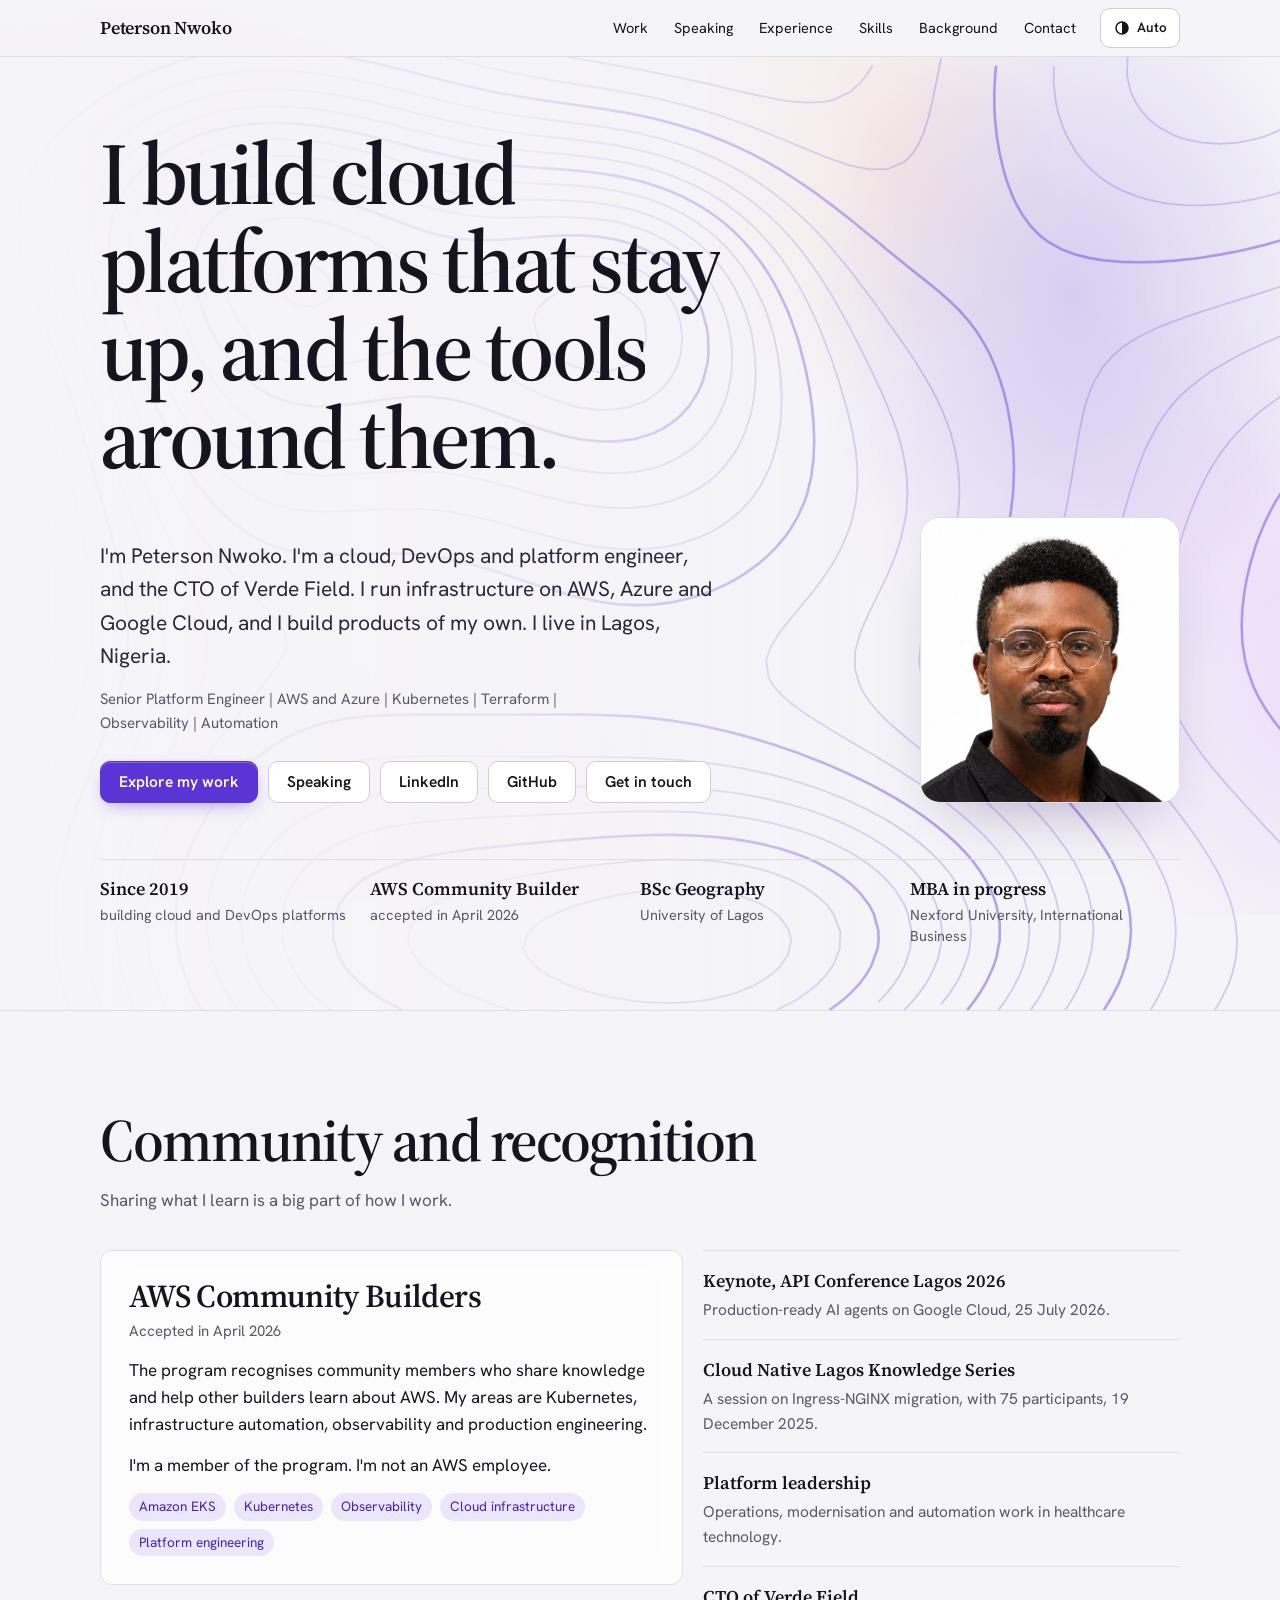
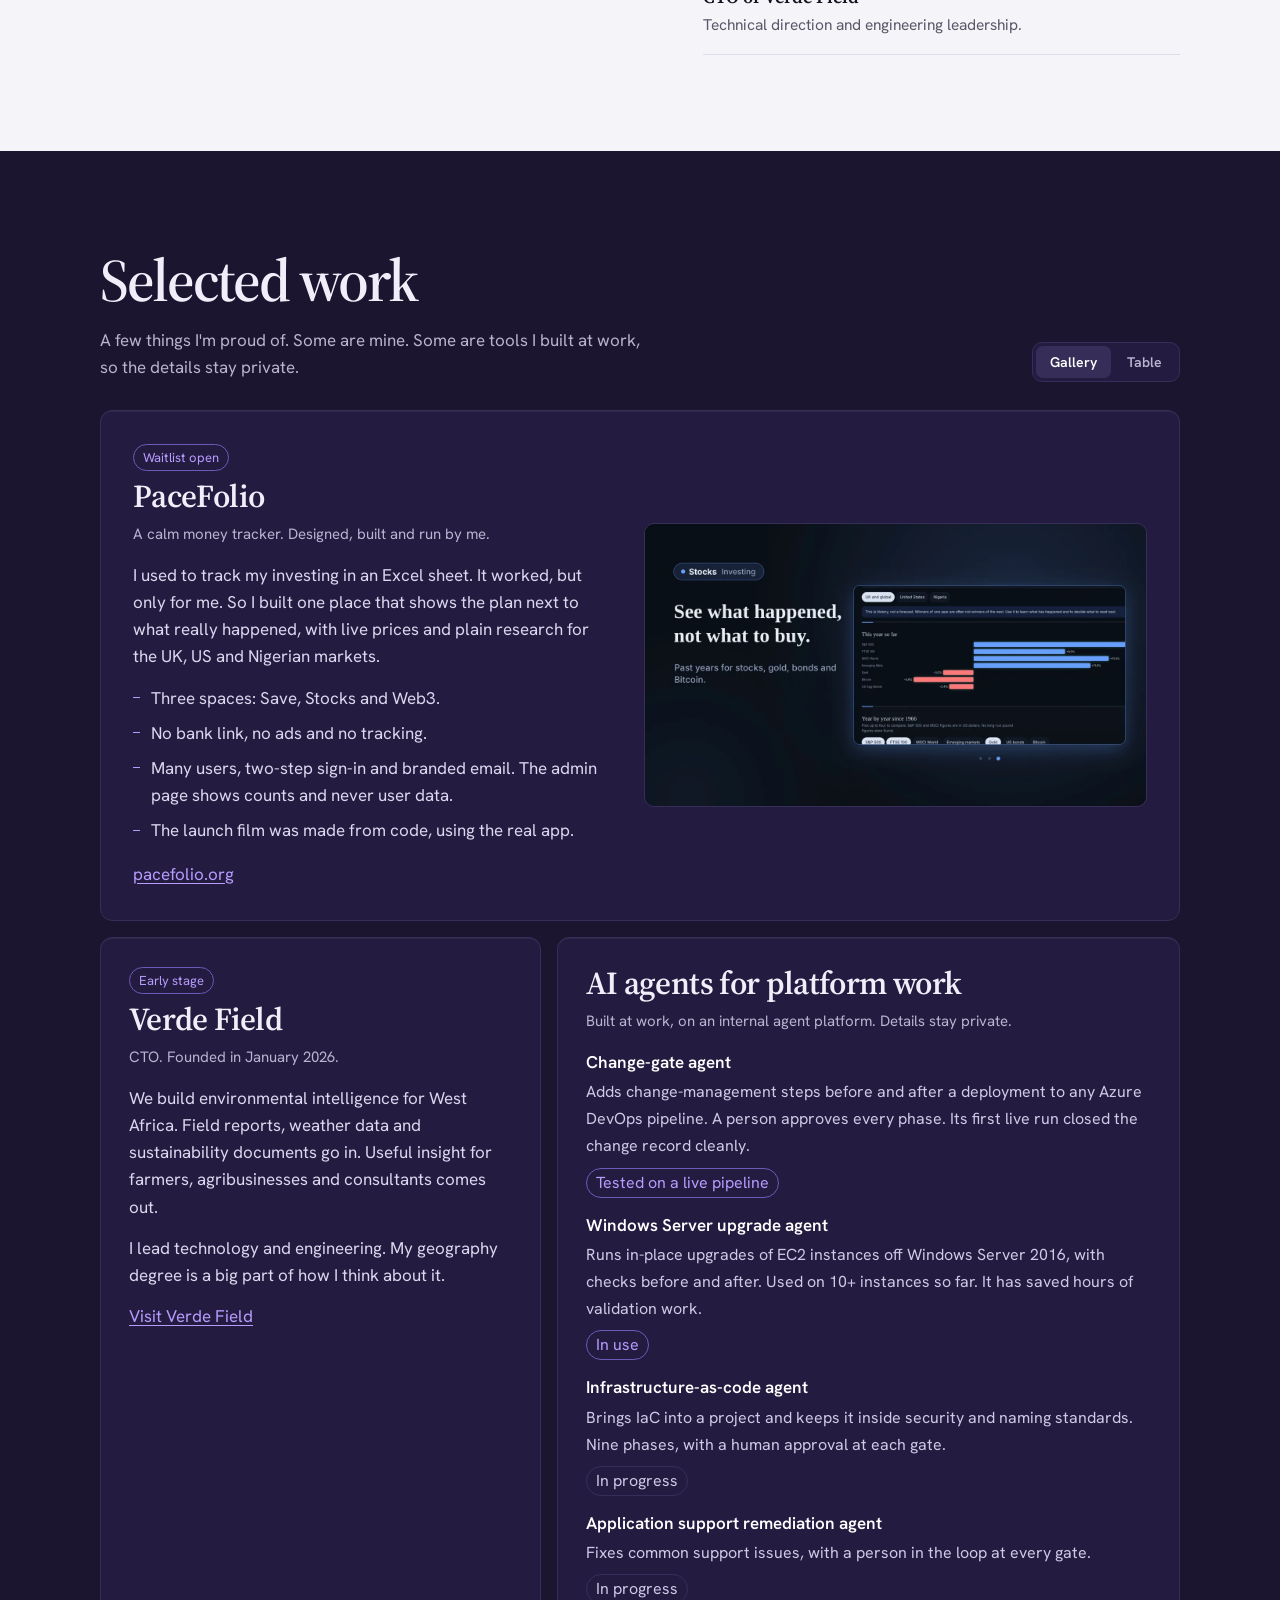
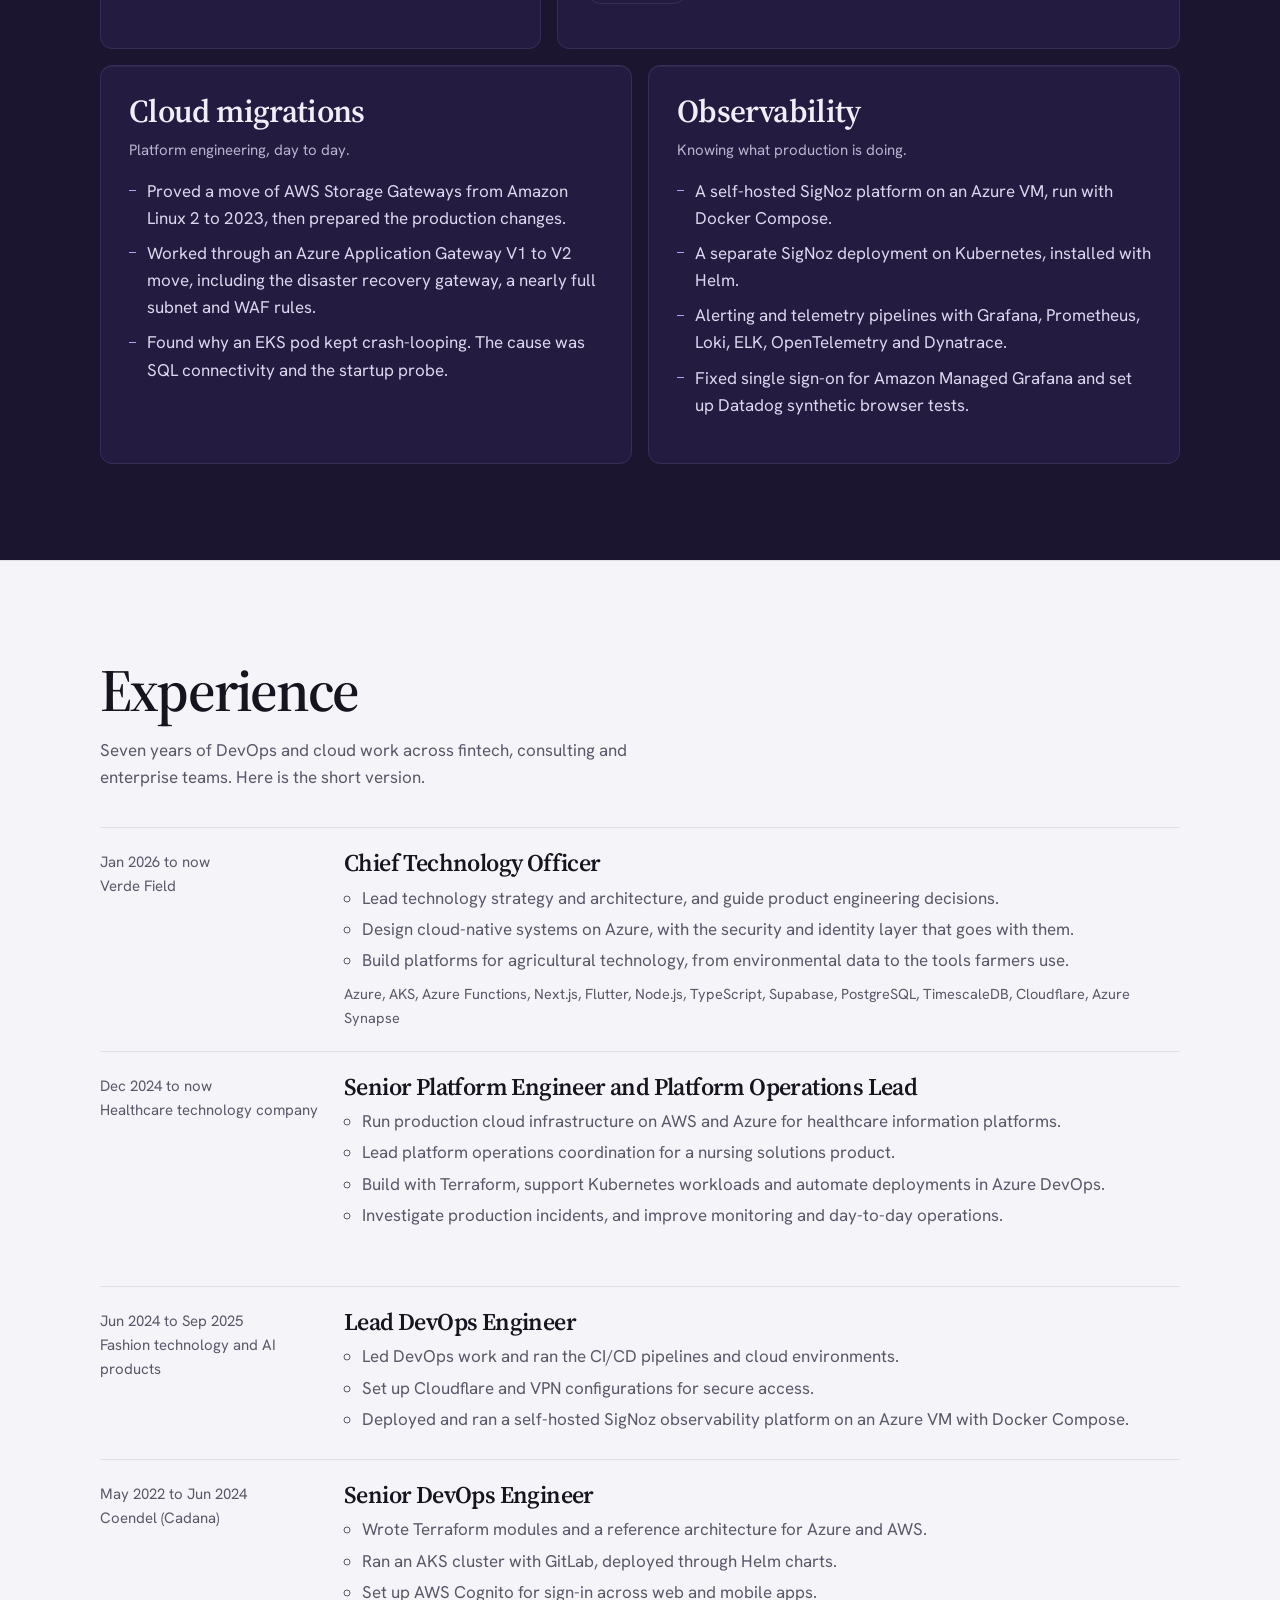
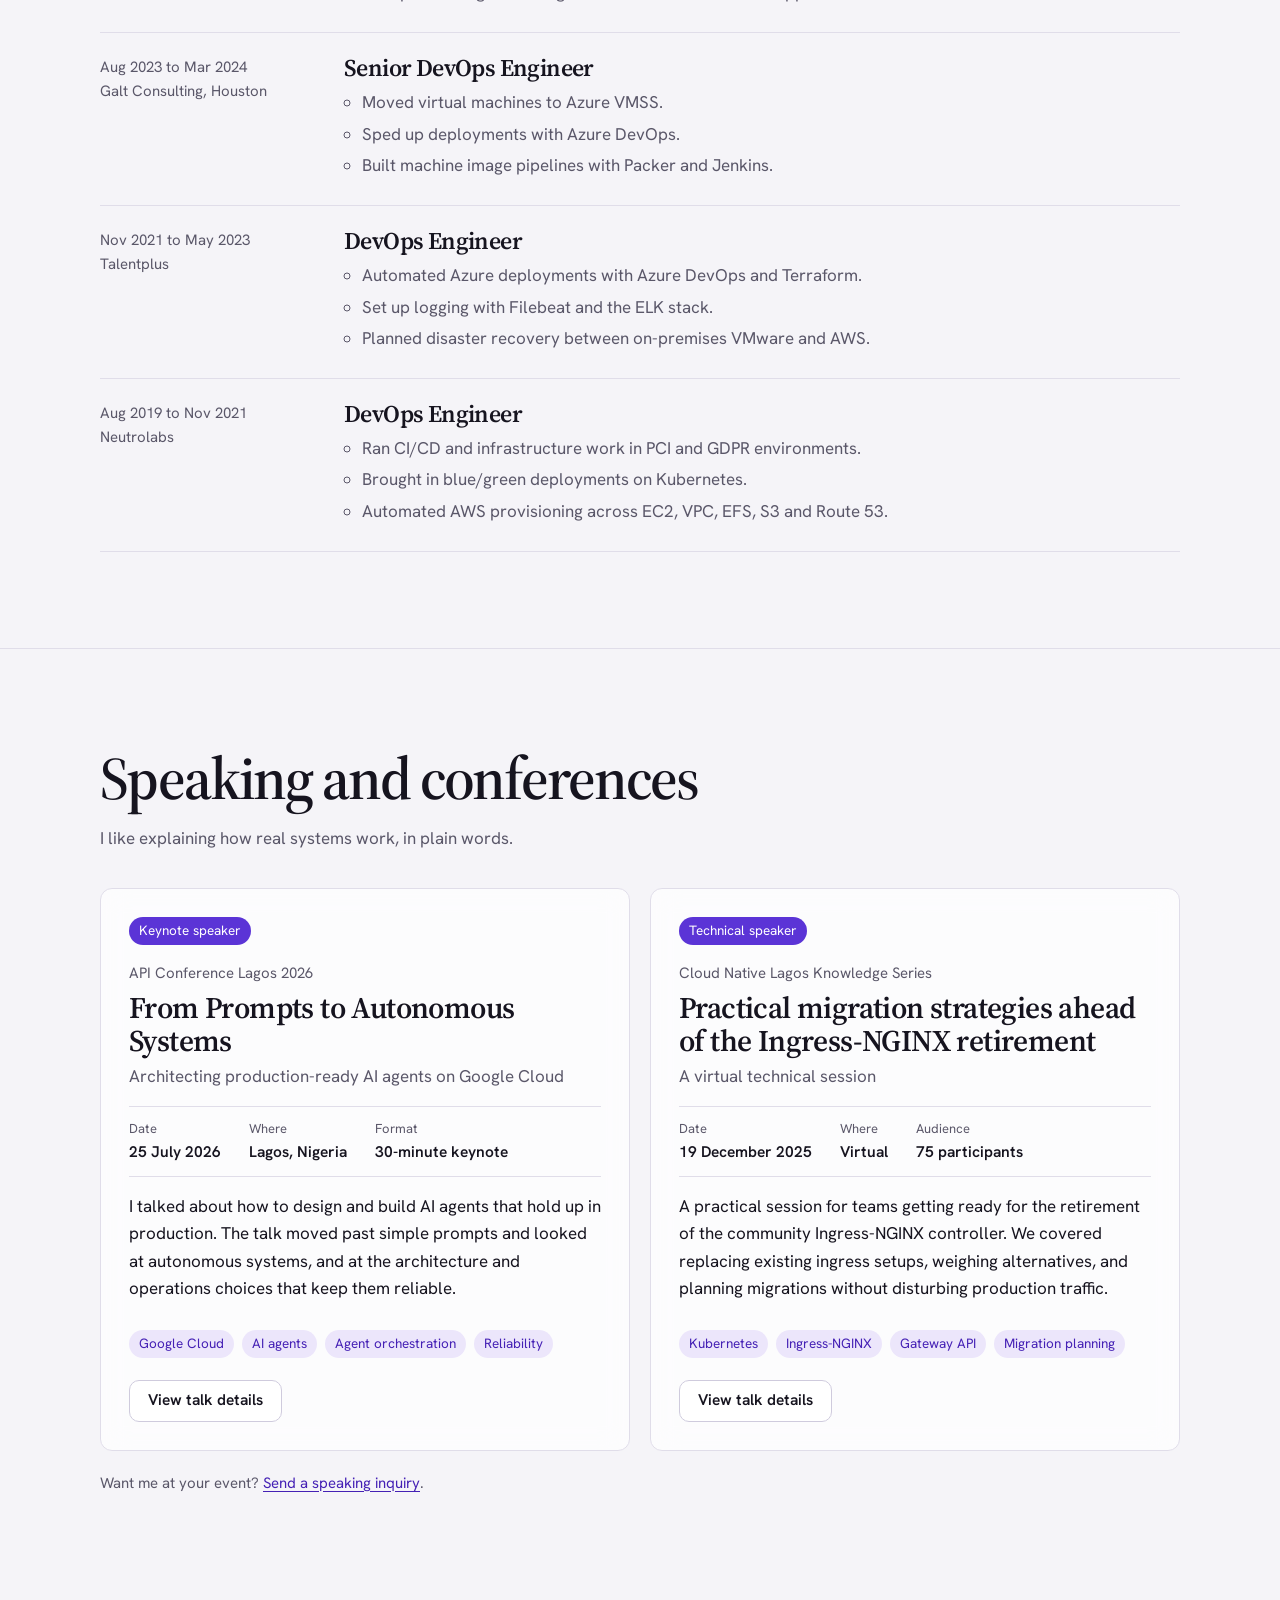
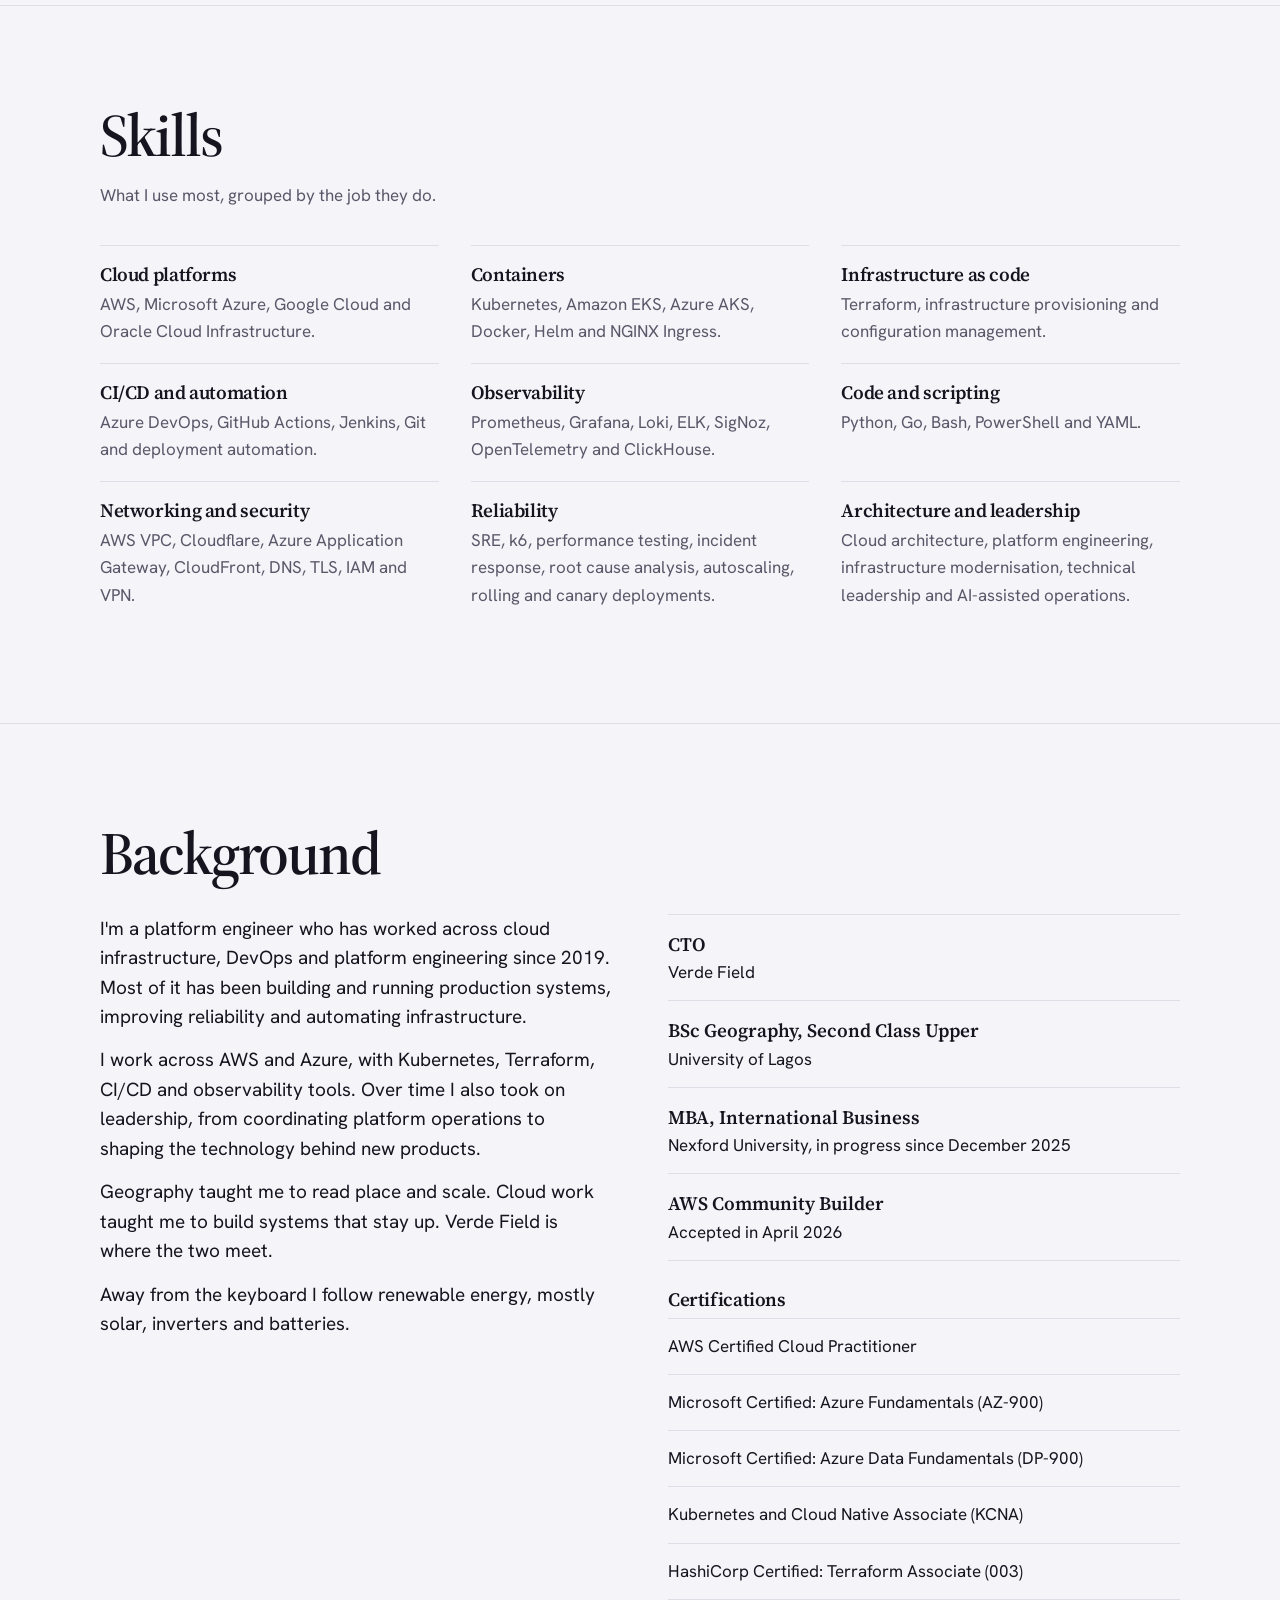
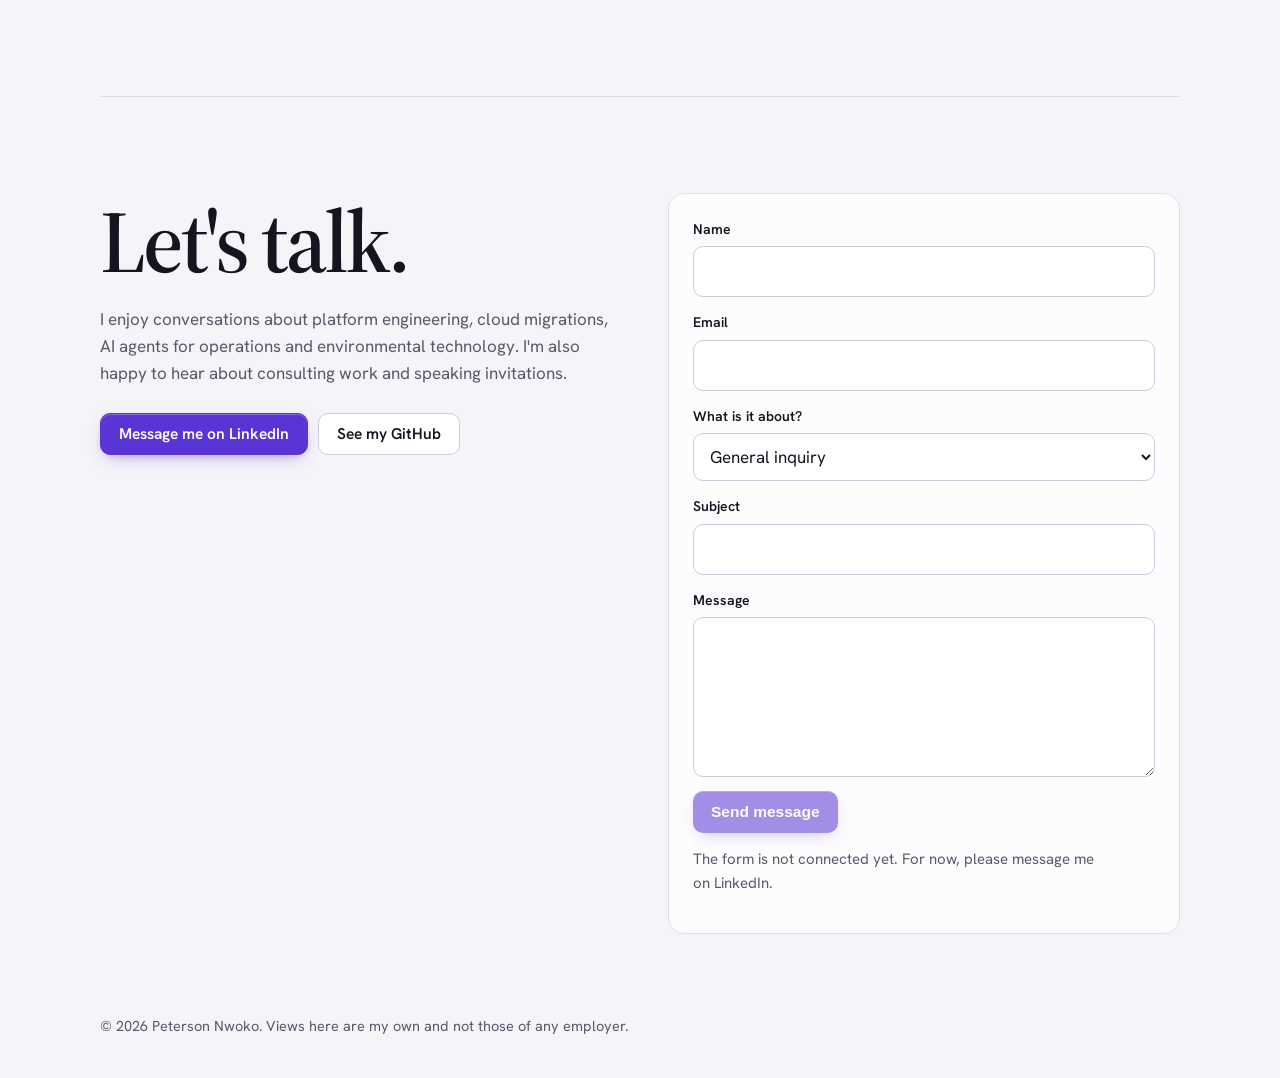
==== index.html @ 21006b75 "Personal portfolio site for GitHub Pages Static site with dark, light and system themes, two verifie" ====
<!doctype html>
<html lang="en">
<head>
<meta charset="utf-8">
<meta name="viewport" content="width=device-width,initial-scale=1">
<title>Peterson Nwoko | Cloud, DevOps and platform engineer, CTO</title>
<meta name="description" content="Peterson Nwoko is a cloud, DevOps and platform engineer and a CTO. He builds platforms on AWS, Azure and Google Cloud, plus products of his own. Based in Nigeria.">
<meta name="theme-color" content="#F5F4F8">
<link rel="canonical" href="https://1amteddy.github.io/">
<meta property="og:type" content="website">
<meta property="og:title" content="Peterson Nwoko | Cloud, DevOps and platform engineer, CTO">
<meta property="og:description" content="I build cloud platforms that stay up, and the tools around them.">
<meta property="og:url" content="https://1amteddy.github.io/">
<meta property="og:image" content="https://1amteddy.github.io/assets/peterson.jpg">
<meta name="twitter:card" content="summary">
<link rel="icon" href="favicon.svg" type="image/svg+xml">
<link rel="apple-touch-icon" href="apple-touch-icon.png">
<link rel="preconnect" href="https://fonts.googleapis.com">
<link rel="preconnect" href="https://fonts.gstatic.com" crossorigin>
<link rel="stylesheet" href="https://fonts.googleapis.com/css2?family=Hanken+Grotesk:wght@400;600&family=Source+Serif+4:opsz,wght@8..60,600&display=swap">
<script>try{var t=localStorage.getItem("theme");if(t)document.documentElement.setAttribute("data-theme",t)}catch(e){}</script>
<link rel="stylesheet" href="styles.css">
<script type="application/ld+json">
{"@context":"https://schema.org","@type":"Person","name":"Peterson Nwoko","url":"https://1amteddy.github.io/","image":"https://1amteddy.github.io/assets/peterson.jpg","jobTitle":"Cloud, DevOps and Platform Engineer; CTO","knowsAbout":["AWS","Azure","Google Cloud","Kubernetes","Terraform","Platform engineering","Observability"],"alumniOf":{"@type":"CollegeOrUniversity","name":"University of Lagos"},"address":{"@type":"PostalAddress","addressCountry":"NG"},"sameAs":["https://www.linkedin.com/in/peterson-n-0291521b5","https://github.com/1AMTEDDY"]}
</script>
</head>
<body>
<a class="skip" href="#main">Skip to content</a>
<header class="top">
  <div class="wrap">
    <a class="brand" href="#top">Peterson Nwoko</a>
    <nav class="nav" aria-label="Sections"><span class="navpill" aria-hidden="true"></span>
      <a href="#work">Work</a><a href="#speaking">Speaking</a><a href="#experience">Experience</a><a href="#stack">Skills</a><a href="#about">Background</a><a href="#contact">Contact</a>
    </nav>
    <button class="theme" id="theme" type="button" aria-label="Switch theme" aria-pressed="false"><svg viewBox="0 0 24 24" width="18" height="18" aria-hidden="true"><circle cx="12" cy="12" r="8" fill="none" stroke="currentColor" stroke-width="2"/><path d="M12 4a8 8 0 0 1 0 16z" fill="currentColor"/></svg></button>
  </div>
</header>

<main id="main">
<section class="hero" id="top">
  <div class="glow" aria-hidden="true"></div>
  <div class="topo"><svg xmlns="http://www.w3.org/2000/svg" viewBox="0 0 1200 800" preserveAspectRatio="xMidYMid slice" aria-hidden="true" focusable="false">
<path class="c major" pathLength="1" style="--i:0" d="M1200.0 306.5 L1192.5 311.5 L1184.9 316.8 L1177.0 322.9 L1168.4 330.3 L1160.7 337.6 L1153.8 345.0 L1147.2 352.9 L1139.6 363.4 L1132.8 374.3 L1128.8 381.7 L1124.5 390.6 L1119.1 403.7 L1116.5 411.0 L1112.2 425.7 L1109.4 437.3 L1107.5 447.7 L1105.7 462.4 L1105.0 477.1 L1105.6 491.7 L1107.9 506.4 L1109.7 513.8 L1114.9 528.4 L1118.4 535.8 L1124.5 546.5 L1132.1 557.4 L1138.4 565.1 L1145.1 572.5 L1152.6 579.8 L1160.8 587.2 L1169.8 594.4 L1177.4 600.0 L1184.9 605.1 L1192.5 609.9"/>
<path class="c" pathLength="1" style="--i:1" d="M0.0 75.3 L5.6 66.1 L10.5 58.7 L15.8 51.4 L22.6 42.6 L30.2 33.5 L37.7 25.0 L45.3 16.9 L52.8 9.2 L60.4 1.8"/>
<path class="c" pathLength="1" style="--i:1" d="M1200.0 251.9 L1189.1 256.9 L1177.4 262.6 L1169.8 266.5 L1160.2 271.6 L1147.5 278.9 L1139.6 283.9 L1132.1 288.9 L1124.5 294.4 L1116.5 300.9 L1108.3 308.3 L1101.1 315.6 L1094.3 323.3 L1086.8 333.3 L1079.3 345.0 L1075.2 352.3 L1071.5 359.6 L1065.0 374.3 L1062.1 381.7 L1056.8 396.3 L1054.5 403.7 L1050.1 418.3 L1048.1 425.7 L1044.5 440.4 L1041.5 454.4 L1040.1 462.4 L1038.1 477.1 L1037.2 491.7 L1037.6 506.4 L1039.7 521.1 L1041.5 528.5 L1046.5 543.1 L1049.8 550.5 L1056.6 563.0 L1062.5 572.5 L1067.6 579.8 L1073.1 587.2 L1079.2 595.0 L1086.8 604.0 L1094.3 612.8 L1101.9 621.2 L1109.4 629.5 L1117.0 637.7 L1124.5 645.9 L1131.4 653.2 L1138.2 660.6 L1145.0 667.9 L1151.8 675.2 L1158.4 682.6 L1165.1 689.9 L1171.6 697.2 L1178.0 704.6 L1184.9 712.7 L1192.5 721.7 L1200.0 730.9"/>
<path class="c" pathLength="1" style="--i:1" d="M17.4 800.0 L15.1 787.2 L13.6 778.0 L11.6 763.3 L10.1 748.6 L9.1 733.9 L8.5 719.3 L8.3 704.6 L8.7 689.9 L9.5 675.2 L10.9 660.6 L12.9 645.9 L15.1 633.8 L17.1 623.9 L20.7 609.2 L22.8 601.8 L27.3 587.2 L30.2 579.1 L35.3 565.1 L38.2 557.8 L43.9 543.1 L46.8 535.8 L52.5 521.1 L55.1 513.8 L59.9 499.1 L61.9 491.7 L65.4 477.1 L67.9 462.6 L68.8 455.0 L69.9 440.4 L70.1 425.7 L69.6 411.0 L68.6 396.3 L67.8 389.0 L65.8 374.3 L63.4 359.6 L60.6 345.0 L59.0 337.6 L55.3 322.9 L52.8 314.1 L48.5 300.9 L45.3 292.0 L39.8 278.9 L36.4 271.6 L30.2 259.1 L24.9 249.5 L20.7 242.2 L15.1 232.6 L7.7 220.2 L3.4 212.8"/>
<path class="c" pathLength="1" style="--i:2" d="M539.9 0.0 L550.9 2.0 L566.0 4.6 L580.9 7.3 L588.7 8.7 L603.8 11.4 L618.9 14.4 L626.4 15.9 L641.5 19.1 L654.5 22.0 L664.2 24.2 L679.2 27.7 L686.8 29.5 L701.9 32.8 L717.0 35.8 L724.5 37.0 L739.6 38.3 L754.7 37.6 L762.3 36.0 L776.3 29.4 L784.7 22.0 L790.5 14.7 L795.0 7.3"/>
<path class="c" pathLength="1" style="--i:2" d="M1200.0 208.9 L1190.1 212.8 L1177.4 218.0 L1169.8 221.0 L1154.7 227.1 L1147.2 230.3 L1136.2 234.9 L1124.5 240.0 L1117.0 243.4 L1104.4 249.5 L1094.3 254.9 L1086.8 259.3 L1078.8 264.2 L1068.5 271.6 L1059.6 278.9 L1051.9 286.2 L1045.4 293.6 L1039.8 300.9 L1034.0 309.9 L1027.0 322.9 L1023.6 330.3 L1018.9 342.3 L1015.4 352.3 L1011.3 365.2 L1008.7 374.3 L1004.5 389.0 L1002.5 396.3 L998.6 411.0 L996.2 419.7 L992.7 433.0 L989.0 447.7 L987.3 455.0 L984.3 469.7 L982.0 484.4 L981.1 496.4 L981.1 506.4 L981.6 513.8 L984.2 528.4 L988.7 542.5 L992.1 550.5 L996.2 558.6 L1003.8 571.3 L1009.5 579.8 L1014.8 587.2 L1020.3 594.5 L1026.4 602.4 L1034.0 611.9 L1041.5 621.4 L1049.1 630.9 L1054.9 638.5 L1060.4 645.9 L1065.7 653.2 L1071.7 662.0 L1079.2 674.1 L1084.1 682.6 L1087.8 689.9 L1094.0 704.6 L1096.5 711.9 L1099.9 726.6 L1101.2 741.3 L1100.2 756.0 L1096.8 770.6 L1094.1 778.0 L1086.9 792.7 L1082.5 800.0"/>
<path class="c" pathLength="1" style="--i:2" d="M56.7 800.0 L53.5 785.3 L52.2 778.0 L50.1 763.3 L48.7 748.6 L47.9 733.9 L47.8 719.3 L48.3 704.6 L49.4 689.9 L51.3 675.2 L52.8 666.0 L55.3 653.2 L58.9 638.5 L60.9 631.2 L65.4 616.5 L67.9 609.0 L73.1 594.5 L75.8 587.2 L81.5 572.5 L84.3 565.1 L90.0 550.5 L92.6 543.1 L97.6 528.4 L99.8 521.1 L103.7 506.4 L105.7 497.0 L107.7 484.4 L109.1 469.7 L109.6 455.0 L109.3 440.4 L108.2 425.7 L106.6 411.0 L105.6 403.7 L103.2 389.0 L100.6 374.3 L98.1 361.7 L96.1 352.3 L92.7 337.6 L90.6 328.8 L87.0 315.6 L83.0 301.8 L80.3 293.6 L75.5 279.6 L72.3 271.6 L67.9 260.8 L62.9 249.5 L59.4 242.2 L52.8 228.7 L48.5 220.2 L44.9 212.8 L37.8 198.2 L34.5 190.8 L30.2 179.8 L26.5 168.8 L23.2 154.1 L22.2 146.8 L21.9 132.1 L22.6 124.1 L25.4 110.1 L30.2 96.3 L33.8 88.1 L37.8 80.7 L45.3 68.8 L52.7 58.7 L58.7 51.4 L65.2 44.0 L72.2 36.7 L79.7 29.4 L87.8 22.0 L96.4 14.7 L105.6 7.3 L113.2 1.5"/>
<path class="c" pathLength="1" style="--i:3" d="M436.9 0.0 L445.3 2.2 L460.4 6.0 L467.9 7.9 L483.0 11.3 L498.1 14.4 L505.7 15.9 L520.8 18.5 L535.8 21.1 L543.4 22.3 L558.5 24.6 L573.6 27.1 L586.4 29.4 L596.2 31.1 L611.3 34.2 L622.3 36.7 L634.0 39.5 L649.1 43.7 L656.6 45.9 L671.7 50.7 L679.2 53.3 L693.9 58.7 L701.9 61.8 L712.5 66.1 L724.5 71.0 L732.1 74.2 L747.2 80.5 L754.7 83.5 L767.3 88.1 L777.4 91.3 L792.5 94.4 L807.5 94.2 L821.9 88.1 L829.1 80.7 L833.7 73.4 L837.7 64.5 L841.9 51.4 L845.3 37.7 L847.0 29.4 L850.0 14.7 L852.8 1.0"/>
<path class="c" pathLength="1" style="--i:3" d="M1200.0 169.8 L1184.9 175.9 L1177.4 178.8 L1164.5 183.5 L1154.7 186.9 L1143.2 190.8 L1132.1 194.5 L1120.6 198.2 L1109.4 201.7 L1097.2 205.5 L1086.8 208.8 L1074.0 212.8 L1064.2 216.1 L1052.4 220.2 L1041.5 224.4 L1033.8 227.5 L1018.9 234.8 L1011.3 239.3 L1003.8 244.7 L996.2 251.4 L988.7 260.1 L981.6 271.6 L978.3 278.9 L973.6 293.0 L971.6 300.9 L968.6 315.6 L966.1 330.3 L964.9 337.6 L962.5 352.3 L960.0 367.0 L958.5 375.2 L955.7 389.0 L952.4 403.7 L950.6 411.0 L946.8 425.7 L943.4 438.1 L940.8 447.7 L937.0 462.4 L935.2 469.7 L932.5 484.4 L931.0 499.1 L931.4 513.8 L934.0 528.4 L936.3 535.8 L942.6 550.5 L946.7 557.8 L951.3 565.1 L958.5 575.4 L966.0 585.3 L973.4 594.5 L979.5 601.8 L985.6 609.2 L991.7 616.5 L997.7 623.9 L1003.8 631.4 L1011.3 641.3 L1018.9 651.8 L1024.7 660.6 L1029.2 667.9 L1034.0 676.6 L1040.3 689.9 L1043.1 697.2 L1047.3 711.9 L1049.1 723.4 L1049.8 733.9 L1049.1 745.8 L1047.5 756.0 L1043.3 770.6 L1040.3 778.0 L1034.0 790.7 L1028.4 800.0"/>
<path class="c" pathLength="1" style="--i:3" d="M90.2 800.0 L86.5 785.3 L83.7 770.6 L82.6 763.3 L81.0 748.6 L80.2 733.9 L80.3 719.3 L81.0 704.6 L82.6 689.9 L83.6 682.6 L86.3 667.9 L89.7 653.2 L91.6 645.9 L96.0 631.2 L98.4 623.9 L103.6 609.2 L106.4 601.8 L112.0 587.2 L114.9 579.8 L120.6 565.1 L123.3 557.8 L128.3 543.5 L130.7 535.8 L134.8 521.1 L136.5 513.8 L139.0 499.1 L140.5 484.4 L141.0 469.7 L140.4 455.0 L139.0 440.4 L137.0 425.7 L135.7 418.3 L132.9 403.7 L129.8 389.0 L128.1 381.7 L124.7 367.0 L121.1 352.3 L119.3 345.0 L115.4 330.3 L113.2 321.8 L109.3 308.3 L105.7 295.9 L102.5 286.2 L98.1 273.4 L94.7 264.2 L90.6 253.5 L85.9 242.2 L82.8 234.9 L76.3 220.2 L73.1 212.8 L67.9 200.6 L64.0 190.8 L60.4 180.5 L56.8 168.8 L53.9 154.1 L52.8 140.4 L52.8 138.1 L53.7 124.8 L57.0 110.1 L60.4 100.7 L66.3 88.1 L70.6 80.7 L75.6 73.4 L83.0 63.8 L90.6 55.2 L98.1 47.5 L105.7 40.4 L113.2 34.0 L120.8 28.0 L128.8 22.0 L139.7 14.7 L150.9 7.8 L158.5 3.5"/>
<path class="c major" pathLength="1" style="--i:4" d="M352.5 0.0 L362.3 1.9 L377.4 5.2 L386.4 7.3 L400.0 10.6 L415.1 14.5 L422.6 16.4 L437.7 20.3 L445.3 22.2 L460.4 25.6 L475.5 28.9 L483.0 30.4 L498.1 33.1 L513.2 35.5 L520.9 36.7 L535.8 38.8 L550.9 40.9 L566.0 43.2 L573.6 44.4 L588.7 46.9 L603.8 50.0 L611.3 51.7 L626.4 55.5 L637.5 58.7 L649.1 62.4 L659.1 66.1 L671.7 71.1 L679.2 74.4 L692.6 80.7 L701.9 85.5 L709.4 89.7 L719.1 95.4 L730.7 102.8 L739.6 108.8 L747.2 114.1 L754.7 119.6 L762.3 125.4 L771.0 132.1 L780.2 139.4 L789.2 146.8 L798.2 154.1 L807.0 161.5 L815.1 168.0 L822.6 174.1 L830.2 180.2 L837.7 186.2 L845.3 192.3 L852.8 198.6 L860.6 205.5 L868.1 212.8 L875.5 221.1 L883.0 231.1 L889.8 242.2 L893.6 249.5 L898.1 259.8 L902.4 271.6 L905.7 282.7 L908.3 293.6 L911.0 308.3 L912.8 322.9 L913.4 330.3 L913.9 345.0 L913.5 359.6 L913.0 367.0 L911.3 381.7 L908.9 396.3 L905.7 410.8 L903.7 418.3 L899.6 433.0 L897.3 440.4 L892.8 455.0 L890.6 462.7 L886.8 477.1 L884.0 491.7 L883.2 506.4 L884.7 521.1 L889.2 535.8 L892.6 543.1 L898.1 552.8 L905.7 563.8 L912.4 572.5 L918.7 579.8 L925.2 587.2 L931.8 594.5 L938.6 601.8 L945.4 609.2 L952.2 616.5 L958.7 623.9 L966.0 632.3 L973.6 641.5 L981.1 651.5 L987.4 660.6 L992.1 667.9 L996.3 675.2 L1003.2 689.9 L1006.0 697.2 L1010.0 711.9 L1011.3 720.5 L1012.1 733.9 L1011.3 743.9 L1009.3 756.0 L1004.7 770.6 L1001.7 778.0 L996.2 788.6 L989.3 800.0"/>
<path class="c major" pathLength="1" style="--i:4" d="M1200.0 130.4 L1192.5 134.0 L1179.7 139.4 L1169.8 143.3 L1160.3 146.8 L1147.2 151.2 L1137.4 154.1 L1124.5 157.7 L1109.4 161.3 L1101.9 163.0 L1086.8 165.9 L1071.7 168.3 L1064.2 169.3 L1049.1 170.9 L1034.0 172.0 L1018.9 172.3 L1003.8 172.0 L988.7 170.6 L977.8 168.8 L966.0 165.9 L954.1 161.5 L943.4 155.7 L935.8 150.0 L928.3 142.4 L920.8 132.2 L916.5 124.8 L913.0 117.4 L907.4 102.8 L905.3 95.4 L901.8 80.7 L899.4 66.1 L898.1 53.5 L897.5 44.0 L897.4 29.4 L898.1 15.1 L898.9 7.3"/>
<path class="c major" pathLength="1" style="--i:4" d="M120.4 800.0 L116.1 785.3 L113.2 772.5 L111.5 763.3 L109.7 748.6 L108.9 733.9 L108.9 719.3 L109.8 704.6 L111.5 689.9 L113.2 679.9 L115.7 667.9 L119.4 653.2 L121.5 645.9 L126.3 631.2 L128.9 623.9 L134.4 609.2 L137.3 601.8 L143.2 587.2 L146.2 579.8 L150.9 567.8 L154.8 557.8 L158.5 547.2 L162.1 535.8 L165.9 521.1 L167.4 513.8 L169.4 499.1 L170.1 484.4 L169.7 469.7 L168.1 455.0 L166.0 442.6 L164.1 433.0 L160.7 418.3 L158.5 409.7 L154.9 396.3 L150.9 382.1 L148.7 374.3 L144.6 359.6 L142.5 352.3 L138.3 337.6 L135.8 329.0 L131.9 315.6 L128.3 303.5 L125.2 293.6 L120.8 279.8 L117.9 271.6 L113.2 258.3 L109.9 249.5 L105.7 238.5 L101.3 227.5 L98.1 219.5 L92.6 205.5 L89.9 198.2 L85.0 183.5 L82.9 176.1 L79.7 161.5 L78.1 146.8 L78.5 132.1 L81.1 117.4 L83.4 110.1 L89.7 95.4 L93.9 88.1 L98.8 80.7 L105.7 71.8 L113.2 63.4 L120.8 55.9 L128.3 49.2 L135.8 43.2 L144.7 36.7 L156.0 29.4 L166.0 23.5 L173.6 19.5 L183.8 14.7 L196.2 9.5 L203.8 6.7 L218.9 2.0 L227.0 0.0"/>
<path class="c" pathLength="1" style="--i:5" d="M1200.0 84.2 L1192.5 89.2 L1181.8 95.4 L1169.8 101.4 L1162.3 104.8 L1148.6 110.1 L1139.6 113.1 L1124.5 117.3 L1117.0 119.1 L1101.9 121.8 L1086.8 123.7 L1071.7 124.5 L1056.6 124.3 L1041.5 122.8 L1026.4 119.8 L1018.3 117.4 L1003.8 111.7 L996.2 107.6 L988.7 102.8 L979.7 95.4 L972.5 88.1 L966.0 79.8 L958.5 67.0 L954.9 58.7 L950.9 46.7 L948.8 36.7 L947.2 22.0 L947.4 7.3"/>
<path class="c" pathLength="1" style="--i:5" d="M148.7 800.0 L143.7 785.3 L141.6 778.0 L138.4 763.3 L136.3 748.6 L135.6 741.3 L135.1 726.6 L135.6 711.9 L136.2 704.6 L138.1 689.9 L140.9 675.2 L143.4 664.9 L146.7 653.2 L150.9 640.2 L154.2 631.2 L158.5 620.2 L163.0 609.2 L166.2 601.8 L172.6 587.2 L175.9 579.8 L181.1 567.6 L185.2 557.8 L188.7 548.7 L193.1 535.8 L196.2 524.5 L198.5 513.8 L200.3 499.1 L200.4 484.4 L198.9 469.7 L196.2 456.0 L194.2 447.7 L190.0 433.0 L187.6 425.7 L182.6 411.0 L180.1 403.7 L174.9 389.0 L172.3 381.7 L167.2 367.0 L164.7 359.6 L159.9 345.0 L157.5 337.6 L152.8 322.9 L150.5 315.6 L145.7 300.9 L143.4 293.6 L138.5 278.9 L135.8 271.0 L130.9 256.9 L128.2 249.5 L122.8 234.9 L120.1 227.5 L114.7 212.8 L112.1 205.5 L107.3 190.8 L105.2 183.5 L101.8 168.8 L99.9 154.1 L99.9 139.4 L102.0 124.8 L105.7 112.6 L109.8 102.8 L113.9 95.4 L120.8 85.2 L128.3 76.0 L135.8 68.2 L143.4 61.3 L150.9 55.2 L158.5 49.7 L167.2 44.0 L180.1 36.7 L188.7 32.4 L196.2 29.1 L211.3 23.4 L218.9 21.0 L234.0 17.0 L246.2 14.7 L256.6 13.1 L271.7 11.7 L286.8 11.2 L301.9 11.5 L317.0 12.5 L332.1 14.3 L339.6 15.4 L354.7 18.0 L369.8 21.1 L377.4 22.8 L392.5 26.3 L404.6 29.4 L415.1 32.0 L430.2 35.7 L437.7 37.6 L452.8 41.0 L467.3 44.0 L475.5 45.6 L490.6 48.1 L505.7 50.4 L513.2 51.4 L528.3 53.3 L543.4 55.2 L558.5 57.2 L569.0 58.7 L581.1 60.7 L596.2 63.5 L607.3 66.1 L618.9 69.0 L633.3 73.4 L641.5 76.2 L653.1 80.7 L664.2 85.5 L671.7 89.2 L683.3 95.4 L694.3 102.0 L701.9 107.0 L709.4 112.3 L717.0 118.0 L725.2 124.8 L733.5 132.1 L741.3 139.4 L748.5 146.8 L755.3 154.1 L762.3 162.1 L769.8 171.1 L777.4 180.6 L784.9 190.4 L790.8 198.2 L796.2 205.5 L801.4 212.8 L807.5 221.5 L815.1 232.2 L822.1 242.2 L827.1 249.5 L831.9 256.9 L837.7 266.4 L845.0 278.9 L848.8 286.2 L852.8 294.7 L858.3 308.3 L860.8 315.6 L864.6 330.3 L867.0 345.0 L867.9 356.5 L868.1 367.0 L867.8 374.3 L866.2 389.0 L863.4 403.7 L860.4 415.6 L857.3 425.7 L852.8 438.8 L849.6 447.7 L845.3 459.4 L841.6 469.7 L837.7 482.8 L835.7 491.7 L834.4 506.4 L836.2 521.1 L838.5 528.4 L845.3 542.4 L850.6 550.5 L856.3 557.8 L862.7 565.1 L869.7 572.5 L877.0 579.8 L884.7 587.2 L892.5 594.5 L900.3 601.8 L908.1 609.2 L915.7 616.5 L923.1 623.9 L930.2 631.2 L937.0 638.5 L943.4 646.0 L950.9 655.5 L958.5 666.1 L964.2 675.2 L968.1 682.6 L973.6 695.0 L976.8 704.6 L979.8 719.3 L980.6 733.9 L979.2 748.6 L975.5 763.3 L972.9 770.6 L966.0 785.0 L961.6 792.7 L956.8 800.0"/>
<path class="c" pathLength="1" style="--i:6" d="M1182.1 0.0 L1181.1 14.7 L1177.4 25.0 L1170.1 36.7 L1163.4 44.0 L1154.7 51.3 L1147.2 56.2 L1139.6 60.3 L1126.0 66.1 L1117.0 68.7 L1101.9 71.8 L1086.8 72.9 L1071.7 71.9 L1056.6 68.7 L1049.0 66.1 L1035.3 58.7 L1026.4 51.5 L1019.9 44.0 L1015.3 36.7 L1011.3 27.3 L1008.7 14.7 L1009.3 0.0"/>
<path class="c" pathLength="1" style="--i:6" d="M176.2 800.0 L173.0 792.7 L167.9 778.0 L165.8 770.6 L162.8 756.0 L160.9 741.3 L160.2 726.6 L160.7 711.9 L162.2 697.2 L164.8 682.6 L166.5 675.2 L170.6 660.6 L173.6 651.4 L178.4 638.5 L181.4 631.2 L187.9 616.5 L191.4 609.2 L196.2 599.5 L202.6 587.2 L206.4 579.8 L211.3 570.4 L217.8 557.8 L221.3 550.5 L226.4 538.9 L230.6 528.4 L234.0 516.5 L236.0 506.4 L236.7 491.7 L234.9 477.1 L233.1 469.7 L228.2 455.0 L225.2 447.7 L218.9 433.9 L215.0 425.7 L211.3 418.2 L204.3 403.7 L200.9 396.3 L196.2 386.4 L190.9 374.3 L187.7 367.0 L181.7 352.3 L178.9 345.0 L173.6 330.9 L170.7 322.9 L166.0 309.7 L163.0 300.9 L158.5 287.9 L155.4 278.9 L150.9 266.3 L147.6 256.9 L143.4 245.1 L139.7 234.9 L135.8 224.0 L132.0 212.8 L128.3 201.4 L125.2 190.8 L121.7 176.1 L120.4 168.8 L119.1 154.1 L119.6 139.4 L120.8 131.9 L124.8 117.4 L128.3 109.3 L135.8 96.3 L141.9 88.1 L148.5 80.7 L156.1 73.4 L165.0 66.1 L173.6 59.9 L181.1 55.1 L188.7 50.9 L203.0 44.0 L211.3 40.7 L223.1 36.7 L234.0 33.6 L249.1 30.5 L256.6 29.3 L271.7 27.7 L286.8 27.0 L301.9 27.2 L317.0 28.2 L327.2 29.4 L339.6 31.0 L354.7 33.7 L369.4 36.7 L377.4 38.5 L392.5 42.1 L400.3 44.0 L415.1 47.7 L429.9 51.4 L437.7 53.2 L452.8 56.5 L463.9 58.7 L475.5 60.8 L490.6 63.1 L505.7 65.0 L514.6 66.1 L528.3 67.5 L543.4 69.2 L558.5 71.0 L573.6 73.2 L581.1 74.4 L596.2 77.4 L609.9 80.7 L618.9 83.3 L633.2 88.1 L641.5 91.3 L651.0 95.4 L664.2 102.0 L671.7 106.2 L679.2 110.9 L688.8 117.4 L698.4 124.8 L707.0 132.1 L714.8 139.4 L721.9 146.8 L728.5 154.1 L734.6 161.5 L740.2 168.8 L747.2 178.6 L754.7 190.0 L759.8 198.2 L764.1 205.5 L769.8 215.7 L776.2 227.5 L780.1 234.9 L784.9 244.5 L791.1 256.9 L794.7 264.2 L800.0 275.6 L804.9 286.2 L808.0 293.6 L813.7 308.3 L816.2 315.6 L820.3 330.3 L822.6 342.5 L823.9 352.3 L824.5 367.0 L823.5 381.7 L822.4 389.0 L819.1 403.7 L815.1 416.4 L811.5 425.7 L807.5 435.0 L801.5 447.7 L797.9 455.0 L792.5 466.2 L787.4 477.1 L784.6 484.4 L780.6 499.1 L780.4 513.8 L784.8 528.4 L788.9 535.8 L794.2 543.1 L800.6 550.5 L808.0 557.8 L816.2 565.1 L824.9 572.5 L834.1 579.8 L843.5 587.2 L852.8 594.4 L860.4 600.3 L867.9 606.3 L875.5 612.4 L883.0 618.7 L890.6 625.3 L898.1 632.2 L905.7 639.6 L913.2 647.4 L920.8 656.0 L928.3 665.7 L934.8 675.2 L939.2 682.6 L943.4 691.1 L948.6 704.6 L950.9 714.4 L952.6 726.6 L952.3 741.3 L950.9 750.1 L947.5 763.3 L943.4 773.4 L937.4 785.3 L932.9 792.7 L927.8 800.0"/>
<path class="c" pathLength="1" style="--i:7" d="M203.7 800.0 L196.7 785.3 L193.9 778.0 L189.6 763.3 L188.0 756.0 L185.8 741.3 L185.0 726.6 L185.5 711.9 L187.2 697.2 L188.7 689.0 L192.0 675.2 L196.2 661.8 L199.4 653.2 L203.8 642.9 L209.3 631.2 L213.1 623.9 L218.9 613.7 L226.1 601.8 L230.9 594.5 L236.0 587.2 L241.5 579.3 L249.1 569.2 L256.6 559.6 L264.0 550.5 L270.2 543.1 L276.3 535.8 L282.5 528.4 L288.4 521.1 L294.3 512.9 L301.9 499.3 L303.5 491.7 L301.9 483.9 L294.3 471.9 L286.8 463.5 L279.2 455.9 L271.7 448.4 L264.2 440.7 L257.0 433.0 L250.5 425.7 L244.3 418.3 L238.4 411.0 L232.8 403.7 L226.4 394.6 L218.9 383.0 L213.7 374.3 L209.6 367.0 L203.8 356.0 L198.4 345.0 L195.0 337.6 L188.7 322.9 L185.7 315.6 L181.1 304.0 L177.2 293.6 L173.6 284.0 L169.0 271.6 L166.0 263.4 L161.0 249.5 L158.3 242.2 L153.1 227.5 L150.6 220.2 L145.9 205.5 L143.4 196.6 L140.2 183.5 L137.7 168.8 L136.9 154.1 L138.1 139.4 L141.7 124.8 L144.6 117.4 L150.9 105.7 L158.4 95.4 L165.0 88.1 L172.9 80.7 L181.1 74.2 L188.7 69.1 L196.2 64.6 L207.9 58.7 L218.9 54.1 L226.7 51.4 L241.5 47.2 L256.6 44.2 L264.2 43.2 L279.2 41.9 L294.3 41.5 L309.4 42.1 L324.5 43.4 L332.1 44.4 L347.2 46.8 L362.3 49.7 L369.8 51.4 L384.9 54.9 L399.9 58.7 L407.5 60.7 L422.6 64.4 L430.2 66.3 L445.3 69.7 L460.4 72.7 L467.9 74.0 L483.0 76.2 L498.1 78.0 L513.2 79.6 L526.0 80.7 L535.8 81.6 L550.9 83.1 L566.0 85.0 L581.1 87.4 L588.7 88.8 L603.8 92.3 L614.4 95.4 L626.4 99.5 L634.7 102.8 L649.1 109.4 L656.6 113.5 L664.2 118.0 L674.2 124.8 L683.7 132.1 L692.2 139.4 L699.7 146.8 L706.5 154.1 L712.7 161.5 L718.3 168.8 L724.5 177.8 L732.1 190.0 L736.7 198.2 L740.5 205.5 L747.2 219.8 L750.6 227.5 L754.7 237.9 L759.2 249.5 L762.3 258.5 L766.7 271.6 L769.8 282.0 L773.2 293.6 L776.9 308.3 L778.5 315.6 L781.0 330.3 L782.4 345.0 L782.5 359.6 L781.1 374.3 L777.8 389.0 L775.5 396.3 L769.8 410.2 L765.6 418.3 L761.4 425.7 L754.7 435.9 L747.2 446.1 L740.1 455.0 L734.0 462.4 L727.8 469.7 L721.8 477.1 L716.3 484.4 L709.4 496.1 L705.9 506.4 L708.0 521.1 L712.5 528.4 L719.1 535.8 L727.6 543.1 L737.7 550.5 L747.2 556.6 L754.7 561.3 L762.3 566.0 L773.1 572.5 L784.9 579.4 L792.5 583.8 L800.0 588.3 L810.2 594.5 L822.0 601.8 L830.2 607.1 L837.7 612.1 L845.3 617.3 L854.3 623.9 L863.8 631.2 L872.7 638.5 L880.9 645.9 L888.4 653.2 L895.3 660.6 L901.5 667.9 L906.9 675.2 L913.2 685.1 L919.4 697.2 L922.2 704.6 L925.8 719.3 L926.9 733.9 L925.5 748.6 L921.5 763.3 L918.6 770.6 L913.2 781.3 L906.2 792.7 L900.8 800.0"/>
<path class="c major" pathLength="1" style="--i:8" d="M256.3 58.7 L264.2 57.4 L279.2 55.9 L294.3 55.4 L309.4 55.9 L324.5 57.2 L335.4 58.7 L347.2 60.7 L362.3 63.7 L372.2 66.1 L384.9 69.2 L400.0 73.1 L407.5 75.1 L422.6 79.0 L430.2 80.8 L445.3 84.2 L460.4 87.0 L467.9 88.2 L483.0 90.2 L498.1 91.7 L513.2 92.9 L528.3 93.9 L543.4 95.1 L550.9 95.8 L566.0 97.6 L581.1 100.0 L594.2 102.8 L603.8 105.2 L618.8 110.1 L626.4 113.1 L636.2 117.4 L649.1 124.3 L656.6 129.0 L664.2 134.3 L671.7 140.2 L679.2 146.9 L686.8 154.5 L694.3 163.1 L701.9 173.0 L708.8 183.5 L713.1 190.8 L717.0 198.2 L723.8 212.8 L726.7 220.2 L731.8 234.9 L734.0 242.2 L737.8 256.9 L739.6 265.1 L742.3 278.9 L744.4 293.6 L745.7 308.3 L746.2 322.9 L745.6 337.6 L743.7 352.3 L740.2 367.0 L737.6 374.3 L732.1 386.5 L726.3 396.3 L721.0 403.7 L714.8 411.0 L707.5 418.3 L699.0 425.7 L688.9 433.0 L679.2 439.0 L671.7 443.0 L661.2 447.7 L649.1 452.2 L638.9 455.0 L626.4 457.8 L611.3 459.6 L596.2 460.1 L581.1 459.3 L566.0 457.2 L555.4 455.0 L543.4 452.3 L528.3 447.9 L520.8 445.6 L505.7 440.6 L498.1 438.1 L483.2 433.0 L475.5 430.6 L460.4 426.1 L452.8 424.2 L437.7 420.9 L422.6 418.5 L415.1 417.7 L400.0 416.8 L384.9 416.7 L369.8 417.1 L354.7 417.7 L339.6 417.9 L324.5 417.4 L309.4 415.4 L294.3 411.3 L286.8 408.4 L277.4 403.7 L265.7 396.3 L256.6 389.3 L249.1 382.4 L241.5 374.5 L235.3 367.0 L229.7 359.6 L224.6 352.3 L218.9 343.3 L211.5 330.3 L207.7 322.9 L203.8 315.0 L197.4 300.9 L194.2 293.6 L188.7 280.3 L185.2 271.6 L181.1 261.1 L176.7 249.5 L173.6 241.0 L168.8 227.5 L166.0 219.3 L161.7 205.5 L158.5 193.2 L156.4 183.5 L154.4 168.8 L154.1 154.1 L156.0 139.4 L158.5 130.5 L164.1 117.4 L168.6 110.1 L174.1 102.8 L181.1 95.1 L189.1 88.1 L199.2 80.7 L211.3 73.7 L218.9 70.1 L229.1 66.1 L241.5 62.1 L256.3 58.7"/>
<path class="c major" pathLength="1" style="--i:8" d="M232.2 800.0 L226.4 790.2 L220.6 778.0 L217.8 770.6 L213.6 756.0 L211.3 743.3 L210.4 733.9 L210.2 719.3 L211.3 705.8 L212.7 697.2 L216.1 682.6 L218.9 673.8 L224.0 660.6 L227.4 653.2 L234.0 640.9 L239.9 631.2 L245.0 623.9 L250.6 616.5 L256.6 609.2 L264.2 601.0 L271.7 593.8 L279.4 587.2 L289.4 579.8 L301.2 572.5 L309.4 568.2 L317.0 565.0 L332.1 559.8 L340.7 557.8 L354.7 555.2 L369.8 553.5 L384.9 552.6 L400.0 552.2 L415.1 552.0 L430.2 552.0 L445.3 552.1 L460.4 552.1 L475.5 552.1 L490.6 552.1 L505.7 552.0 L520.8 552.0 L535.8 551.9 L550.9 552.0 L566.0 552.3 L581.1 552.8 L596.2 553.7 L611.3 555.1 L626.4 557.0 L634.0 558.2 L649.1 560.7 L664.2 564.0 L671.7 565.8 L686.8 569.6 L696.6 572.5 L709.4 576.3 L719.8 579.8 L732.1 584.0 L740.2 587.2 L754.7 592.8 L762.3 596.0 L775.2 601.8 L784.9 606.4 L792.5 610.1 L804.5 616.5 L815.1 622.5 L822.6 627.1 L830.2 632.0 L839.7 638.5 L849.4 645.9 L858.2 653.2 L866.2 660.6 L873.2 667.9 L879.5 675.2 L884.9 682.6 L890.6 691.7 L896.7 704.6 L899.1 711.9 L901.9 726.6 L901.9 741.3 L899.1 756.0 L896.7 763.3 L890.6 776.6 L885.5 785.3 L880.4 792.7 L874.7 800.0"/>
<path class="c" pathLength="1" style="--i:9" d="M255.1 73.4 L264.2 71.6 L279.2 69.7 L294.3 69.0 L309.4 69.5 L324.5 70.8 L339.6 73.0 L347.2 74.4 L362.3 77.7 L374.6 80.7 L384.9 83.5 L400.0 87.6 L407.5 89.7 L422.6 93.6 L430.2 95.5 L445.3 98.8 L460.4 101.5 L469.8 102.8 L483.0 104.2 L498.1 105.3 L513.2 106.2 L528.3 106.9 L543.4 107.8 L558.5 109.2 L566.2 110.1 L581.1 112.5 L596.2 115.9 L603.8 118.1 L618.9 123.5 L626.4 126.8 L636.8 132.1 L648.6 139.4 L656.6 145.3 L664.2 151.7 L671.7 159.0 L679.2 167.5 L685.9 176.1 L690.8 183.5 L695.2 190.8 L701.9 204.3 L705.5 212.8 L709.4 224.4 L712.4 234.9 L715.6 249.5 L717.0 259.0 L718.3 271.6 L718.9 286.2 L718.4 300.9 L717.0 313.3 L715.3 322.9 L711.3 337.6 L708.6 345.0 L701.9 358.7 L696.5 367.0 L690.7 374.3 L683.6 381.7 L674.9 389.0 L664.2 396.1 L656.6 400.1 L648.3 403.7 L634.0 408.4 L621.5 411.0 L611.3 412.4 L596.2 413.3 L581.1 412.8 L566.0 411.3 L558.5 410.2 L543.4 407.3 L528.3 403.7 L520.8 401.8 L505.7 397.6 L498.1 395.5 L483.0 391.3 L474.6 389.0 L460.4 385.6 L445.3 382.6 L437.7 381.4 L422.6 379.8 L407.5 379.1 L392.5 379.1 L377.4 379.7 L362.3 380.6 L347.2 381.4 L332.1 381.6 L317.0 380.8 L301.9 378.3 L288.8 374.3 L279.2 370.2 L271.7 366.1 L262.4 359.6 L253.7 352.3 L246.3 345.0 L239.9 337.6 L234.0 329.9 L226.4 318.8 L220.2 308.3 L216.2 300.9 L211.3 291.6 L205.3 278.9 L202.0 271.6 L196.2 258.0 L192.8 249.5 L188.7 238.9 L184.5 227.5 L181.1 217.5 L177.5 205.5 L173.8 190.8 L172.5 183.5 L170.9 168.8 L171.2 154.1 L173.6 140.9 L176.4 132.1 L181.1 122.5 L188.7 111.4 L196.2 103.2 L203.8 96.7 L211.3 91.4 L218.9 86.8 L231.7 80.7 L241.5 77.1 L255.1 73.4"/>
<path class="c" pathLength="1" style="--i:9" d="M262.9 800.0 L256.6 791.3 L249.1 778.4 L245.5 770.6 L241.5 759.4 L238.8 748.6 L236.8 733.9 L236.6 719.3 L238.3 704.6 L241.5 690.6 L244.1 682.6 L249.1 670.8 L254.4 660.6 L258.9 653.2 L264.2 645.8 L271.7 636.7 L279.2 628.9 L286.8 622.3 L294.4 616.5 L306.0 609.2 L317.0 603.6 L324.5 600.4 L339.6 595.5 L347.2 593.6 L362.3 590.8 L377.4 588.9 L392.5 587.8 L406.5 587.2 L415.1 586.9 L430.2 586.7 L445.3 586.7 L460.4 586.8 L475.5 587.0 L490.6 587.1 L498.1 587.2 L513.2 587.3 L528.3 587.3 L543.4 587.4 L558.5 587.5 L573.6 587.7 L588.7 587.9 L603.8 588.4 L618.9 589.2 L634.0 590.2 L649.1 591.7 L664.2 593.6 L671.7 594.7 L686.8 597.3 L701.9 600.4 L709.4 602.2 L724.5 606.2 L734.5 609.2 L747.2 613.3 L755.9 616.5 L769.8 622.0 L777.4 625.3 L789.7 631.2 L800.0 636.6 L807.5 640.9 L815.6 645.9 L826.4 653.2 L835.9 660.6 L844.2 667.9 L851.5 675.2 L857.9 682.6 L863.3 689.9 L867.9 697.6 L874.2 711.9 L876.2 719.3 L877.9 733.9 L876.6 748.6 L874.8 756.0 L869.1 770.6 L865.1 778.0 L860.3 785.3 L852.8 795.0"/>
<path class="c" pathLength="1" style="--i:10" d="M256.4 88.1 L264.2 86.3 L279.2 83.9 L294.3 83.0 L309.4 83.3 L324.5 84.7 L339.6 87.0 L347.2 88.5 L362.3 92.1 L375.0 95.4 L384.9 98.3 L400.0 102.7 L407.5 104.9 L422.6 109.1 L430.2 111.0 L445.3 114.2 L460.4 116.7 L467.9 117.6 L483.0 118.8 L498.1 119.5 L513.2 119.9 L528.3 120.2 L543.4 120.8 L558.5 121.9 L573.6 123.9 L581.1 125.3 L596.2 129.0 L605.9 132.1 L618.9 137.4 L626.4 141.2 L635.8 146.8 L646.0 154.1 L654.5 161.5 L661.7 168.8 L667.9 176.1 L673.2 183.5 L679.2 193.6 L685.1 205.5 L688.0 212.8 L692.5 227.5 L694.3 235.7 L696.4 249.5 L697.2 264.2 L696.6 278.9 L694.4 293.6 L692.7 300.9 L687.9 315.6 L684.6 322.9 L679.2 332.5 L671.7 342.8 L664.2 350.8 L656.6 357.2 L649.1 362.3 L640.4 367.0 L626.4 372.6 L618.9 374.7 L603.8 377.5 L588.7 378.6 L573.6 378.3 L558.5 376.7 L544.1 374.3 L535.8 372.6 L520.8 369.0 L513.0 367.0 L498.1 362.9 L486.3 359.6 L475.5 356.8 L460.4 353.2 L452.8 351.7 L437.7 349.3 L422.6 347.9 L407.5 347.5 L392.5 347.9 L377.4 348.9 L362.3 350.1 L347.2 351.1 L332.1 351.5 L317.0 350.6 L301.9 348.0 L291.8 345.0 L279.2 339.4 L271.7 334.9 L264.2 329.5 L256.6 322.9 L249.1 315.0 L241.5 305.8 L234.0 295.1 L228.5 286.2 L224.3 278.9 L218.9 268.7 L213.1 256.9 L209.8 249.5 L203.8 235.2 L200.9 227.5 L196.2 214.2 L193.6 205.5 L190.1 190.8 L188.7 182.0 L187.7 168.8 L188.7 154.4 L190.3 146.8 L195.9 132.1 L200.3 124.8 L206.0 117.4 L213.4 110.1 L223.1 102.8 L234.0 96.5 L241.5 93.1 L256.4 88.1"/>
<path class="c" pathLength="1" style="--i:10" d="M297.9 800.0 L291.0 792.7 L285.1 785.3 L279.2 776.4 L272.7 763.3 L270.0 756.0 L266.5 741.3 L265.4 726.6 L266.6 711.9 L270.1 697.2 L272.8 689.9 L279.2 677.1 L285.3 667.9 L291.3 660.6 L298.5 653.2 L307.3 645.9 L317.0 639.3 L324.5 635.1 L332.7 631.2 L347.2 625.9 L354.7 623.7 L369.8 620.3 L384.9 617.9 L398.1 616.5 L407.5 615.8 L422.6 614.9 L437.7 614.4 L452.8 614.0 L467.9 613.8 L483.0 613.6 L498.1 613.4 L513.2 613.1 L528.3 612.9 L543.4 612.6 L558.5 612.4 L573.6 612.2 L588.7 612.2 L603.8 612.3 L618.9 612.7 L634.0 613.3 L649.1 614.3 L664.2 615.8 L671.7 616.7 L686.8 618.9 L701.9 621.6 L711.9 623.9 L724.5 627.0 L738.9 631.2 L747.2 633.9 L759.5 638.5 L769.8 642.8 L777.4 646.3 L790.6 653.2 L800.0 658.9 L807.5 663.9 L815.1 669.5 L822.6 675.9 L830.2 683.3 L837.7 692.4 L845.3 704.2 L848.8 711.9 L852.8 726.6 L853.4 733.9 L852.8 744.2 L850.3 756.0 L845.3 768.3 L839.8 778.0 L834.6 785.3 L828.6 792.7 L821.6 800.0"/>
<path class="c" pathLength="1" style="--i:11" d="M262.2 102.8 L271.7 100.4 L286.8 98.3 L301.9 97.7 L317.0 98.5 L332.1 100.5 L343.5 102.8 L354.7 105.5 L369.8 109.7 L377.4 112.0 L392.5 116.9 L400.0 119.4 L415.1 124.0 L422.6 126.2 L437.7 129.9 L450.3 132.1 L460.4 133.5 L475.5 134.6 L490.6 134.9 L505.7 134.7 L520.8 134.3 L535.8 134.3 L550.9 134.8 L566.0 136.2 L581.1 138.7 L588.7 140.6 L603.8 145.5 L611.3 148.7 L621.6 154.1 L632.7 161.5 L641.5 168.8 L648.8 176.1 L654.8 183.5 L659.8 190.8 L664.2 198.2 L670.6 212.8 L672.9 220.2 L676.1 234.9 L677.4 249.5 L676.8 264.2 L674.3 278.9 L671.7 287.7 L666.1 300.9 L661.8 308.3 L656.6 315.6 L649.1 323.9 L641.5 330.3 L629.9 337.6 L618.9 342.6 L611.3 345.1 L596.2 348.2 L581.1 349.4 L566.0 349.0 L550.9 347.2 L538.9 345.0 L528.3 342.5 L513.2 338.5 L505.7 336.2 L490.6 331.6 L483.0 329.4 L467.9 325.1 L459.4 322.9 L445.3 320.0 L430.2 318.0 L415.1 317.2 L400.0 317.5 L384.9 318.7 L369.8 320.2 L354.7 321.7 L339.6 322.7 L324.5 322.5 L309.4 320.7 L294.3 316.5 L286.8 313.3 L277.8 308.3 L267.8 300.9 L259.8 293.6 L253.0 286.2 L247.1 278.9 L241.5 271.1 L234.0 259.0 L228.8 249.5 L225.1 242.2 L218.9 228.3 L215.7 220.2 L211.3 207.1 L208.9 198.2 L206.3 183.5 L205.6 168.8 L207.6 154.1 L211.3 143.4 L217.7 132.1 L223.9 124.8 L232.1 117.4 L241.5 111.3 L249.1 107.6 L262.2 102.8"/>
<path class="c" pathLength="1" style="--i:11" d="M341.0 800.0 L332.1 793.1 L324.5 786.1 L317.2 778.0 L311.9 770.6 L307.6 763.3 L301.9 749.2 L300.1 741.3 L299.1 726.6 L301.3 711.9 L303.7 704.6 L309.4 693.0 L316.9 682.6 L324.1 675.2 L332.1 668.8 L339.6 663.9 L347.2 659.8 L362.3 653.4 L369.8 651.0 L384.9 647.2 L392.5 645.7 L407.5 643.4 L422.6 641.6 L437.7 640.3 L452.8 639.3 L467.3 638.5 L475.5 638.1 L490.6 637.4 L505.7 636.7 L520.8 636.0 L535.8 635.3 L550.9 634.6 L566.0 634.0 L581.1 633.5 L596.2 633.2 L611.3 633.1 L626.4 633.3 L641.5 633.9 L656.6 634.9 L671.7 636.4 L686.8 638.4 L694.3 639.7 L709.4 642.7 L722.1 645.9 L732.1 648.8 L745.2 653.2 L754.7 657.0 L762.8 660.6 L777.0 667.9 L784.9 672.8 L792.5 678.1 L800.0 684.1 L807.5 691.3 L815.1 700.4 L822.1 711.9 L825.0 719.3 L827.9 733.9 L826.8 748.6 L822.6 761.6 L818.1 770.6 L813.3 778.0 L807.5 785.3 L800.0 793.2"/>
<path class="c major" pathLength="1" style="--i:12" d="M275.3 117.4 L286.8 115.2 L301.9 114.2 L317.0 115.0 L332.1 117.1 L339.6 118.8 L354.7 122.8 L362.3 125.2 L377.4 130.6 L384.9 133.4 L400.0 139.2 L407.5 142.1 L422.0 146.8 L430.2 149.2 L445.3 152.2 L460.4 153.6 L475.5 153.7 L490.6 152.9 L505.7 151.7 L520.8 150.4 L535.8 149.6 L550.9 149.7 L566.0 150.9 L581.1 153.6 L588.7 155.6 L603.8 161.4 L611.3 165.4 L618.9 170.1 L626.7 176.1 L634.2 183.5 L641.5 192.7 L649.0 205.5 L652.1 212.8 L656.1 227.5 L657.2 234.9 L657.4 249.5 L656.6 256.9 L652.9 271.6 L649.1 280.6 L641.5 292.7 L634.1 300.9 L626.4 307.3 L618.9 312.1 L611.3 315.7 L596.2 320.5 L581.1 322.6 L566.0 322.6 L550.9 321.0 L535.8 317.8 L527.5 315.6 L513.2 311.1 L505.1 308.3 L490.6 302.8 L483.0 300.0 L467.9 294.5 L460.4 292.1 L445.3 288.1 L434.3 286.2 L422.6 285.1 L407.5 285.2 L395.2 286.2 L384.9 287.5 L369.8 289.7 L354.7 291.8 L339.6 293.1 L324.5 293.0 L309.4 290.9 L294.9 286.2 L286.8 282.3 L279.2 277.5 L271.7 271.6 L264.1 264.2 L256.6 255.5 L249.1 244.9 L243.1 234.9 L239.2 227.5 L234.0 215.6 L230.4 205.5 L226.8 190.8 L225.8 183.5 L225.9 168.8 L227.1 161.5 L232.9 146.8 L238.0 139.4 L245.3 132.1 L256.1 124.8 L264.2 121.1 L275.3 117.4"/>
<path class="c major" pathLength="1" style="--i:12" d="M401.2 800.0 L392.5 795.7 L384.9 791.7 L374.9 785.3 L365.5 778.0 L358.0 770.6 L352.1 763.3 L347.2 754.9 L342.7 741.3 L342.5 726.6 L347.2 712.5 L352.3 704.6 L359.2 697.2 L368.7 689.9 L377.4 685.0 L384.9 681.5 L400.0 676.1 L407.5 674.0 L422.6 670.6 L437.7 667.9 L445.3 666.9 L460.4 664.9 L475.5 663.2 L490.6 661.6 L501.6 660.6 L513.2 659.5 L528.3 658.1 L543.4 656.9 L558.5 655.7 L573.6 654.6 L588.7 653.8 L603.3 653.2 L611.3 653.0 L626.4 652.9 L639.0 653.2 L649.1 653.6 L664.2 654.8 L679.2 656.5 L694.3 659.0 L702.0 660.6 L717.0 664.3 L728.4 667.9 L739.6 672.1 L747.2 675.4 L760.7 682.6 L769.8 688.6 L777.4 694.6 L784.9 702.0 L792.5 711.9 L796.3 719.3 L800.0 733.0 L800.3 741.3 L799.3 748.6 L794.0 763.3 L789.6 770.6 L784.1 778.0 L777.2 785.3 L768.9 792.7 L759.0 800.0"/>
<path class="c" pathLength="1" style="--i:13" d="M279.1 139.4 L286.8 137.1 L301.9 135.0 L317.0 135.4 L332.1 138.0 L339.6 140.0 L354.7 145.3 L362.3 148.6 L373.9 154.1 L384.9 160.2 L392.5 164.6 L400.2 168.8 L413.8 176.1 L422.6 180.5 L433.0 183.5 L445.3 185.4 L460.4 184.2 L467.9 182.8 L483.0 179.2 L493.9 176.1 L505.7 173.4 L520.8 170.2 L528.8 168.8 L543.4 167.5 L558.5 167.5 L570.2 168.8 L581.1 171.3 L594.4 176.1 L603.8 181.3 L611.3 186.8 L618.9 194.2 L626.4 204.3 L630.7 212.8 L634.0 223.3 L635.5 234.9 L634.3 249.5 L632.2 256.9 L626.4 268.7 L618.9 278.1 L611.3 284.4 L603.8 288.9 L591.2 293.6 L581.1 295.6 L566.0 296.1 L550.9 294.4 L543.4 292.7 L528.3 288.0 L520.8 285.0 L507.4 278.9 L498.1 273.9 L490.6 269.7 L481.0 264.2 L468.7 256.9 L460.4 252.1 L452.8 248.3 L437.7 242.9 L430.2 241.6 L415.1 242.0 L407.5 243.2 L392.5 247.0 L384.2 249.5 L369.8 253.6 L356.8 256.9 L347.2 258.7 L332.1 260.1 L317.0 259.1 L307.1 256.9 L294.3 251.7 L286.8 247.1 L279.2 241.1 L271.7 233.4 L264.2 223.3 L258.3 212.8 L255.1 205.5 L251.0 190.8 L250.4 176.1 L254.4 161.5 L258.9 154.1 L266.2 146.8 L279.1 139.4"/>
<path class="c" pathLength="1" style="--i:13" d="M491.7 800.0 L483.0 797.2 L469.4 792.7 L460.4 789.1 L451.3 785.3 L437.7 778.4 L430.2 773.7 L422.6 768.1 L415.1 761.0 L407.5 749.6 L405.4 741.3 L407.5 729.7 L414.7 719.3 L422.6 713.0 L430.2 708.6 L438.5 704.6 L452.8 699.5 L460.4 697.1 L475.5 693.3 L490.2 689.9 L498.1 688.4 L513.2 685.6 L528.3 683.0 L535.8 681.8 L550.9 679.7 L566.0 677.8 L581.1 676.2 L591.4 675.2 L603.8 674.4 L618.9 673.7 L634.0 673.6 L649.1 674.1 L664.2 675.2 L671.7 676.1 L686.8 678.5 L701.9 682.0 L709.4 684.2 L724.5 689.8 L732.1 693.5 L739.6 697.7 L749.2 704.6 L756.9 711.9 L762.4 719.3 L768.1 733.9 L767.6 748.6 L762.3 761.9 L756.2 770.6 L749.2 778.0 L740.3 785.3 L732.1 790.8 L724.5 795.1 L714.6 800.0"/>
<path class="c" pathLength="1" style="--i:14" d="M301.4 176.1 L309.4 173.3 L324.5 174.7 L332.1 178.6 L339.6 186.2 L341.8 198.2 L336.1 205.5 L324.5 209.7 L309.4 207.2 L301.9 201.7 L295.8 190.8 L301.4 176.1"/>
<path class="c" pathLength="1" style="--i:14" d="M530.0 198.2 L543.4 193.7 L558.5 192.1 L573.6 194.3 L583.7 198.2 L594.1 205.5 L600.1 212.8 L603.8 220.2 L605.4 234.9 L603.8 242.3 L596.2 253.6 L588.7 259.2 L573.6 264.0 L566.0 264.4 L558.5 263.6 L543.4 259.2 L535.8 255.5 L526.9 249.5 L519.2 242.2 L513.2 232.5 L510.9 220.2 L513.2 212.8 L520.8 204.2 L530.0 198.2"/>
<path class="c" pathLength="1" style="--i:14" d="M575.7 704.6 L588.7 702.3 L603.8 700.2 L618.9 698.8 L634.0 698.3 L649.1 698.8 L664.2 700.3 L679.2 703.1 L686.8 705.2 L701.9 711.1 L709.4 715.6 L717.0 721.6 L724.5 732.0 L726.9 741.3 L724.5 752.7 L717.8 763.3 L709.8 770.6 L701.9 775.8 L694.3 779.9 L681.0 785.3 L671.7 788.0 L656.6 791.3 L647.6 792.7 L634.0 793.8 L618.9 794.0 L603.8 793.2 L596.2 792.5 L581.1 790.2 L566.0 787.0 L558.5 785.1 L543.4 780.1 L535.8 777.2 L522.6 770.6 L513.2 764.2 L505.7 756.5 L501.9 748.6 L505.7 735.4 L513.2 728.0 L520.8 723.3 L528.3 719.2 L543.4 713.4 L550.9 710.9 L566.0 706.9 L575.7 704.6"/>
</svg></div>
  <div class="wrap hgrid">
    <h1><span class="wm"><span class="w" style="--w:0">I</span></span> <span class="wm"><span class="w" style="--w:1">build</span></span> <span class="wm"><span class="w" style="--w:2">cloud</span></span> <span class="wm"><span class="w" style="--w:3">platforms</span></span> <span class="wm"><span class="w" style="--w:4">that</span></span> <span class="wm"><span class="w" style="--w:5">stay</span></span> <span class="wm"><span class="w" style="--w:6">up,</span></span> <span class="wm"><span class="w" style="--w:7">and</span></span> <span class="wm"><span class="w" style="--w:8">the</span></span> <span class="wm"><span class="w" style="--w:9">tools</span></span> <span class="wm"><span class="w" style="--w:10">around</span></span> <span class="wm"><span class="w" style="--w:11">them.</span></span></h1>
    <div>
      <p class="lead">I'm Peterson Nwoko. I'm a cloud, DevOps and platform engineer, and the CTO of Verde Field. I run infrastructure on AWS, Azure and Google Cloud, and I build products of my own. I live in Lagos, Nigeria.</p>
      <p class="stackline">Senior Platform Engineer | AWS and Azure | Kubernetes | Terraform | Observability | Automation</p>
      <div class="cta">
        <a class="btn solid" href="#work">Explore my work</a>
        <a class="btn" href="#speaking">Speaking</a>
        <a class="btn" href="https://www.linkedin.com/in/peterson-n-0291521b5" rel="noopener noreferrer" target="_blank">LinkedIn</a>
        <a class="btn" href="https://github.com/1AMTEDDY" rel="noopener noreferrer" target="_blank">GitHub</a>
        <a class="btn" href="#contact">Get in touch</a>
      </div>
    </div>
    <div class="portrait">
      <img src="assets/peterson.jpg" width="400" height="400" alt="Portrait of Peterson Nwoko, wearing round glasses and a dark shirt">
    </div>
  </div>
  <div class="wrap">
    <ul class="facts">
      <li><b>Since 2019</b>building cloud and DevOps platforms</li>
      <li><b>AWS Community Builder</b>accepted in April 2026</li>
      <li><b>BSc Geography</b>University of Lagos</li>
      <li><b>MBA in progress</b>Nexford University, International Business</li>
    </ul>
  </div>
</section>

<section class="sec" id="community" aria-labelledby="commh">
  <div class="wrap">
    <h2 id="commh">Community and recognition</h2>
    <p class="intro">Sharing what I learn is a big part of how I work.</p>
    <div class="rec">
      <article class="aws">
        <h3>AWS Community Builders</h3>
        <p class="fine">Accepted in April 2026</p>
        <p>The program recognises community members who share knowledge and help other builders learn about AWS. My areas are Kubernetes, infrastructure automation, observability and production engineering.</p>
        <p>I'm a member of the program. I'm not an AWS employee.</p>
        <p class="chips"><span class="chip">Amazon EKS</span><span class="chip">Kubernetes</span><span class="chip">Observability</span><span class="chip">Cloud infrastructure</span><span class="chip">Platform engineering</span></p>
      </article>
      <ul class="mile">
        <li><b>Keynote, API Conference Lagos 2026</b>Production-ready AI agents on Google Cloud, 25 July 2026.</li>
        <li><b>Cloud Native Lagos Knowledge Series</b>A session on Ingress-NGINX migration, with 75 participants, 19 December 2025.</li>
        <li><b>Platform leadership</b>Operations, modernisation and automation work in healthcare technology.</li>
        <li><b>CTO of Verde Field</b>Technical direction and engineering leadership.</li>
      </ul>
    </div>
  </div>
</section>

<section class="sec deep" id="work" aria-labelledby="workh">
  <div class="wrap">
    <div class="workhead">
      <div><h2 id="workh">Selected work</h2>
      <p class="intro">A few things I'm proud of. Some are mine. Some are tools I built at work, so the details stay private.</p></div>
      <div class="views" id="views" role="group" aria-label="Choose a view" hidden><button class="vbtn" type="button" data-view="gallery" aria-pressed="true">Gallery</button><button class="vbtn" type="button" data-view="table" aria-pressed="false">Table</button></div>
    </div>
    <div id="gallery">
    <div class="work">

      <article class="card f1">
        <div>
          <span class="tag live">Waitlist open</span>
          <h3>PaceFolio</h3>
          <p class="kind">A calm money tracker. Designed, built and run by me.</p>
          <p>I used to track my investing in an Excel sheet. It worked, but only for me. So I built one place that shows the plan next to what really happened, with live prices and plain research for the UK, US and Nigerian markets.</p>
          <ul>
            <li>Three spaces: Save, Stocks and Web3.</li>
            <li>No bank link, no ads and no tracking.</li>
            <li>Many users, two-step sign-in and branded email. The admin page shows counts and never user data.</li>
            <li>The launch film was made from code, using the real app.</li>
          </ul>
          <div class="links"><a href="https://pacefolio.org" rel="noopener noreferrer" target="_blank">pacefolio.org</a></div>
        </div>
        <div class="shot">
          <img src="assets/app-desktop.webp" width="1280" height="720" alt="PaceFolio's Stocks space showing a bar chart of yearly returns for stocks, gold, bonds and Bitcoin" loading="lazy">
        </div>
      </article>

      <article class="card f2">
        <span class="tag live">Early stage</span>
        <h3>Verde Field</h3>
        <p class="kind">CTO. Founded in January 2026.</p>
        <p>We build environmental intelligence for West Africa. Field reports, weather data and sustainability documents go in. Useful insight for farmers, agribusinesses and consultants comes out.</p>
        <p>I lead technology and engineering. My geography degree is a big part of how I think about it.</p>
        <div class="links"><a href="https://labs.vfholdings.org" rel="noopener noreferrer" target="_blank">Visit Verde Field</a></div>
      </article>

      <article class="card f3">
        <h3>AI agents for platform work</h3>
        <p class="kind">Built at work, on an internal agent platform. Details stay private.</p>
        <ul class="agents">
          <li><b>Change-gate agent</b><span>Adds change-management steps before and after a deployment to any Azure DevOps pipeline. A person approves every phase. Its first live run closed the change record cleanly.</span><br><span class="tag live">Tested on a live pipeline</span></li>
          <li><b>Windows Server upgrade agent</b><span>Runs in-place upgrades of EC2 instances off Windows Server 2016, with checks before and after. Used on 10+ instances so far. It has saved hours of validation work.</span><br><span class="tag live">In use</span></li>
          <li><b>Infrastructure-as-code agent</b><span>Brings IaC into a project and keeps it inside security and naming standards. Nine phases, with a human approval at each gate.</span><br><span class="tag">In progress</span></li>
          <li><b>Application support remediation agent</b><span>Fixes common support issues, with a person in the loop at every gate.</span><br><span class="tag">In progress</span></li>
        </ul>
      </article>

      <article class="card f4">
        <h3>Cloud migrations</h3>
        <p class="kind">Platform engineering, day to day.</p>
        <ul>
          <li>Proved a move of AWS Storage Gateways from Amazon Linux 2 to 2023, then prepared the production changes.</li>
          <li>Worked through an Azure Application Gateway V1 to V2 move, including the disaster recovery gateway, a nearly full subnet and WAF rules.</li>
          <li>Found why an EKS pod kept crash-looping. The cause was SQL connectivity and the startup probe.</li>
        </ul>
      </article>

      <article class="card f5">
        <h3>Observability</h3>
        <p class="kind">Knowing what production is doing.</p>
        <ul>
          <li>A self-hosted SigNoz platform on an Azure VM, run with Docker Compose.</li>
          <li>A separate SigNoz deployment on Kubernetes, installed with Helm.</li>
          <li>Alerting and telemetry pipelines with Grafana, Prometheus, Loki, ELK, OpenTelemetry and Dynatrace.</li>
          <li>Fixed single sign-on for Amazon Managed Grafana and set up Datadog synthetic browser tests.</li>
        </ul>
      </article>

    </div>
    </div>
    <div class="dbwrap" id="dbtable" hidden><table class="db"><caption class="sr" style="position:absolute;left:-999px">All work at a glance</caption><thead><tr><th scope="col">Name</th><th scope="col">What it is</th><th scope="col">My role</th><th scope="col">Status</th><th scope="col">Built with</th></tr></thead><tbody><tr><td>PaceFolio</td><td>Money tracker for stocks, Web3 and savings</td><td>Designer and builder</td><td><span class="tag live">Waitlist open</span></td><td>Supabase, Netlify, Resend</td></tr><tr><td>Verde Field</td><td>Environmental intelligence for West Africa</td><td>CTO</td><td><span class="tag live">Early stage</span></td><td>Cloud-native data platforms</td></tr><tr><td>Change-gate agent</td><td>Change-management steps for deployment pipelines</td><td>Builder</td><td><span class="tag live">Tested on a live pipeline</span></td><td>Azure DevOps</td></tr><tr><td>Windows Server upgrade agent</td><td>In-place EC2 upgrades with checks before and after</td><td>Builder</td><td><span class="tag live">In use</span></td><td>AWS, EC2</td></tr><tr><td>Infrastructure-as-code agent</td><td>Brings IaC into projects within standards</td><td>Builder</td><td><span class="tag">In progress</span></td><td>IaC, CI/CD</td></tr><tr><td>Storage Gateway move</td><td>Amazon Linux 2 to 2023</td><td>Lead</td><td><span class="tag">POC done</span></td><td>AWS</td></tr><tr><td>Application Gateway move</td><td>Azure V1 to V2, including disaster recovery</td><td>Lead</td><td><span class="tag">In progress</span></td><td>Azure, WAF</td></tr><tr><td>Observability</td><td>Alerting and telemetry pipelines</td><td>Lead</td><td><span class="tag">Ongoing</span></td><td>SigNoz, Grafana, Prometheus</td></tr><tr><td>Amazon OpenSearch infrastructure</td><td>Production cluster design, storage, networking and encryption</td><td>Engineer</td><td><span class="tag">Worked on</span></td><td>AWS, Terraform, VPC, EBS</td></tr><tr><td>S3 and CloudFront delivery</td><td>Faster, safer static asset delivery</td><td>Engineer</td><td><span class="tag">Worked on</span></td><td>AWS, S3, CloudFront</td></tr><tr><td>SigNoz on an Azure VM</td><td>Self-hosted observability platform</td><td>Lead DevOps engineer</td><td><span class="tag">Deployed</span></td><td>Docker Compose, OpenTelemetry, ClickHouse</td></tr><tr><td>SigNoz on Kubernetes</td><td>A separate Helm-based deployment</td><td>Engineer</td><td><span class="tag">Deployed</span></td><td>Kubernetes, Helm, OpenTelemetry, ClickHouse</td></tr></tbody></table></div>
  </div>
</section>

<section class="sec" id="experience" aria-labelledby="exph">
  <div class="wrap">
    <h2 id="exph">Experience</h2>
    <p class="intro">Seven years of DevOps and cloud work across fintech, consulting and enterprise teams. Here is the short version.</p>
    <ul class="talks exp">
      <li><span class="where">Jan 2026 to now<br>Verde Field</span><div><h3>Chief Technology Officer</h3><ul><li>Lead technology strategy and architecture, and guide product engineering decisions.</li><li>Design cloud-native systems on Azure, with the security and identity layer that goes with them.</li><li>Build platforms for agricultural technology, from environmental data to the tools farmers use.</li></ul><p class="stk">Azure, AKS, Azure Functions, Next.js, Flutter, Node.js, TypeScript, Supabase, PostgreSQL, TimescaleDB, Cloudflare, Azure Synapse</p></div></li>
      <li><span class="where">Dec 2024 to now<br>Healthcare technology company</span><div><h3>Senior Platform Engineer and Platform Operations Lead</h3><ul><li>Run production cloud infrastructure on AWS and Azure for healthcare information platforms.</li><li>Lead platform operations coordination for a nursing solutions product.</li><li>Build with Terraform, support Kubernetes workloads and automate deployments in Azure DevOps.</li><li>Investigate production incidents, and improve monitoring and day-to-day operations.</li><li>Modernise legacy Windows Server environments, with AI-assisted automation.</li></ul></div></li>
      <li><span class="where">Jun 2024 to Sep 2025<br>Fashion technology and AI products</span><div><h3>Lead DevOps Engineer</h3><ul><li>Led DevOps work and ran the CI/CD pipelines and cloud environments.</li><li>Set up Cloudflare and VPN configurations for secure access.</li><li>Deployed and ran a self-hosted SigNoz observability platform on an Azure VM with Docker Compose.</li></ul></div></li>
      <li><span class="where">May 2022 to Jun 2024<br>Coendel (Cadana)</span><div><h3>Senior DevOps Engineer</h3><ul><li>Wrote Terraform modules and a reference architecture for Azure and AWS.</li><li>Ran an AKS cluster with GitLab, deployed through Helm charts.</li><li>Set up AWS Cognito for sign-in across web and mobile apps.</li></ul></div></li>
      <li><span class="where">Aug 2023 to Mar 2024<br>Galt Consulting, Houston</span><div><h3>Senior DevOps Engineer</h3><ul><li>Moved virtual machines to Azure VMSS.</li><li>Sped up deployments with Azure DevOps.</li><li>Built machine image pipelines with Packer and Jenkins.</li></ul></div></li>
      <li><span class="where">Nov 2021 to May 2023<br>Talentplus</span><div><h3>DevOps Engineer</h3><ul><li>Automated Azure deployments with Azure DevOps and Terraform.</li><li>Set up logging with Filebeat and the ELK stack.</li><li>Planned disaster recovery between on-premises VMware and AWS.</li></ul></div></li>
      <li><span class="where">Aug 2019 to Nov 2021<br>Neutrolabs</span><div><h3>DevOps Engineer</h3><ul><li>Ran CI/CD and infrastructure work in PCI and GDPR environments.</li><li>Brought in blue/green deployments on Kubernetes.</li><li>Automated AWS provisioning across EC2, VPC, EFS, S3 and Route 53.</li></ul></div></li>
    </ul>
  </div>
</section>

<section class="sec" id="speaking" aria-labelledby="spkh">
  <div class="wrap">
    <h2 id="spkh">Speaking and conferences</h2>
    <p class="intro">I like explaining how real systems work, in plain words.</p>
    <div class="spk-grid">
      <article class="spk">
        <span class="role">Keynote speaker</span>
        <p class="ev">API Conference Lagos 2026</p>
        <h3>From Prompts to Autonomous Systems</h3>
        <p class="sub">Architecting production-ready AI agents on Google Cloud</p>
        <dl class="meta"><div><dt>Date</dt><dd>25 July 2026</dd></div><div><dt>Where</dt><dd>Lagos, Nigeria</dd></div><div><dt>Format</dt><dd>30-minute keynote</dd></div></dl>
        <p>I talked about how to design and build AI agents that hold up in production. The talk moved past simple prompts and looked at autonomous systems, and at the architecture and operations choices that keep them reliable.</p>
        <p class="chips"><span class="chip">Google Cloud</span><span class="chip">AI agents</span><span class="chip">Agent orchestration</span><span class="chip">Reliability</span></p>
        <a class="btn" href="talks/api-conference-lagos-2026/">View talk details</a>
      </article>
      <article class="spk">
        <span class="role">Technical speaker</span>
        <p class="ev">Cloud Native Lagos Knowledge Series</p>
        <h3>Practical migration strategies ahead of the Ingress-NGINX retirement</h3>
        <p class="sub">A virtual technical session</p>
        <dl class="meta"><div><dt>Date</dt><dd>19 December 2025</dd></div><div><dt>Where</dt><dd>Virtual</dd></div><div><dt>Audience</dt><dd>75 participants</dd></div></dl>
        <p>A practical session for teams getting ready for the retirement of the community Ingress-NGINX controller. We covered replacing existing ingress setups, weighing alternatives, and planning migrations without disturbing production traffic.</p>
        <p class="chips"><span class="chip">Kubernetes</span><span class="chip">Ingress-NGINX</span><span class="chip">Gateway API</span><span class="chip">Migration planning</span></p>
        <a class="btn" href="talks/cloud-native-lagos-2025/">View talk details</a>
      </article>
    </div>
    <p class="fine" style="margin-top:20px">Want me at your event? <a href="#contact" data-topic="Conference Speaking">Send a speaking inquiry</a>.</p>
  </div>
</section>

<section class="sec" id="stack" aria-labelledby="stackh">
  <div class="wrap">
    <h2 id="stackh">Skills</h2>
    <p class="intro">What I use most, grouped by the job they do.</p>
    <div class="stack">
      <div><h3>Cloud platforms</h3><p>AWS, Microsoft Azure, Google Cloud and Oracle Cloud Infrastructure.</p></div>
      <div><h3>Containers</h3><p>Kubernetes, Amazon EKS, Azure AKS, Docker, Helm and NGINX Ingress.</p></div>
      <div><h3>Infrastructure as code</h3><p>Terraform, infrastructure provisioning and configuration management.</p></div>
      <div><h3>CI/CD and automation</h3><p>Azure DevOps, GitHub Actions, Jenkins, Git and deployment automation.</p></div>
      <div><h3>Observability</h3><p>Prometheus, Grafana, Loki, ELK, SigNoz, OpenTelemetry and ClickHouse.</p></div>
      <div><h3>Code and scripting</h3><p>Python, Go, Bash, PowerShell and YAML.</p></div>
      <div><h3>Networking and security</h3><p>AWS VPC, Cloudflare, Azure Application Gateway, CloudFront, DNS, TLS, IAM and VPN.</p></div>
      <div><h3>Reliability</h3><p>SRE, k6, performance testing, incident response, root cause analysis, autoscaling, rolling and canary deployments.</p></div>
      <div><h3>Architecture and leadership</h3><p>Cloud architecture, platform engineering, infrastructure modernisation, technical leadership and AI-assisted operations.</p></div>
    </div>
  </div>
</section>

<section class="sec" id="about" aria-labelledby="abouth">
  <div class="wrap">
    <h2 id="abouth">Background</h2>
    <div class="about">
      <div>
        <p>I'm a platform engineer who has worked across cloud infrastructure, DevOps and platform engineering since 2019. Most of it has been building and running production systems, improving reliability and automating infrastructure.</p>
        <p>I work across AWS and Azure, with Kubernetes, Terraform, CI/CD and observability tools. Over time I also took on leadership, from coordinating platform operations to shaping the technology behind new products.</p>
        <p>Geography taught me to read place and scale. Cloud work taught me to build systems that stay up. Verde Field is where the two meet.</p>
        <p>Away from the keyboard I follow renewable energy, mostly solar, inverters and batteries.</p>
      </div>
      <div>
        <ul class="edu">
          <li><b>CTO</b>Verde Field</li>
          <li><b>BSc Geography, Second Class Upper</b>University of Lagos</li>
          <li><b>MBA, International Business</b>Nexford University, in progress since December 2025</li>
          <li><b>AWS Community Builder</b>Accepted in April 2026</li>
        </ul>
        <h3 style="font-size:19px;margin:28px 0 8px">Certifications</h3>
        <ul class="edu">
          <li>AWS Certified Cloud Practitioner</li>
          <li>Microsoft Certified: Azure Fundamentals (AZ-900)</li>
          <li>Microsoft Certified: Azure Data Fundamentals (DP-900)</li>
          <li>Kubernetes and Cloud Native Associate (KCNA)</li>
          <li>HashiCorp Certified: Terraform Associate (003)</li>
        </ul>
      </div>
    </div>
  </div>
</section>

<div class="wrap">
  <section class="contact" id="contact" aria-labelledby="conth">
    <div>
      <h2 id="conth">Let's talk.</h2>
      <p>I enjoy conversations about platform engineering, cloud migrations, AI agents for operations and environmental technology. I'm also happy to hear about consulting work and speaking invitations.</p>
      <div class="cta">
        <a class="btn solid" href="https://www.linkedin.com/in/peterson-n-0291521b5" rel="noopener noreferrer" target="_blank">Message me on LinkedIn</a>
        <a class="btn" href="https://github.com/1AMTEDDY" rel="noopener noreferrer" target="_blank">See my GitHub</a>
      </div>
    </div>
    <form id="cf" class="cform" novalidate data-endpoint="">
      <div class="row"><label for="cn">Name</label><input id="cn" name="name" autocomplete="name" maxlength="100" required></div>
      <div class="row"><label for="ce">Email</label><input id="ce" name="email" type="email" inputmode="email" autocomplete="email" maxlength="200" required></div>
      <div class="row"><label for="cc">What is it about?</label><select id="cc" name="category"><option>General inquiry</option><option>Engineering opportunities</option><option>Consulting</option><option>Conference speaking</option><option>Technical collaboration</option></select></div>
      <div class="row"><label for="cs">Subject</label><input id="cs" name="subject" maxlength="150" required></div>
      <div class="row"><label for="cm">Message</label><textarea id="cm" name="message" rows="5" maxlength="4000" required></textarea></div>
      <div class="hp" aria-hidden="true"><label>Leave this empty<input name="website" tabindex="-1" autocomplete="off"></label></div>
      <button class="btn solid" id="csend" type="submit">Send message</button>
      <p class="fine" id="cstatus" role="status" aria-live="polite"></p>
    </form>
  </section>
</div>
</main>

<footer>
  <div class="wrap">© 2026 Peterson Nwoko. Views here are my own and not those of any employer.</div>
</footer>
<script src="site.js" defer></script>
</body>
</html>
---- styles.css ----
/* Palette is its own: chalk, ink and one violet. Not PaceFolio, not Verde Field. */
:root{
  --bg:#F5F4F8;--surface:#FFFFFF;--ink:#16141F;--muted:#5A5769;--line:#E0DDE9;
  --accent:#5B34D6;--accent-ink:#4521B5;--accent-soft:#ECE6FB;
  --deep:#1B1530;--deep-2:#241C40;--deep-ink:#F1EEFA;--deep-muted:#B9B3CF;--deep-line:#362E58;--deep-accent:#B79CFF;
  /* motion: Apple-style ease for page moves, a springy curve for small controls (Framer-style) */
  --mo-fast:.18s;--mo-base:.42s;--mo-slow:.9s;
  --mo-ease:cubic-bezier(.28,.11,.32,1);--mo-spring:cubic-bezier(.34,1.56,.64,1);
  --serif:"Source Serif 4",Georgia,"Times New Roman",serif;
  --sans:"Hanken Grotesk",system-ui,-apple-system,"Segoe UI",Roboto,Arial,sans-serif;
  --wrap:1120px;--gut:20px;--r:12px;
  --bg-rgb:245,244,248;--lead:#2B283A;--btn-line:#CFCBDD;--accent-hover:#4521B5;--card:rgba(255,255,255,.72);
}
*,*::before,*::after{box-sizing:border-box}
html{-webkit-text-size-adjust:100%}
body{margin:0;background:var(--bg);color:var(--ink);font:400 17px/1.6 var(--sans);overflow-x:hidden}
img{max-width:100%;height:auto;display:block}
a{color:var(--accent-ink);text-underline-offset:3px}
a:hover{color:var(--accent)}
:focus-visible{outline:2px solid var(--accent);outline-offset:3px;border-radius:6px}
.skip{position:absolute;left:-999px;top:8px;background:var(--ink);color:#fff;padding:10px 14px;border-radius:8px;z-index:50}
.skip:focus{left:8px}
.wrap{width:100%;max-width:var(--wrap);margin:0 auto;padding:0 var(--gut)}
h1,h2,h3{font-family:var(--serif);font-weight:600;line-height:1.1;letter-spacing:-.02em;margin:0}
p{margin:0 0 14px}

/* header, Linear-like: thin, quiet, sharp */
.top{position:sticky;top:0;z-index:20;background:rgba(var(--bg-rgb),.86);backdrop-filter:blur(12px);-webkit-backdrop-filter:blur(12px);border-bottom:1px solid var(--line)}
.top .wrap{display:flex;align-items:center;justify-content:space-between;height:56px;gap:16px}
.brand{font-family:var(--serif);font-weight:600;font-size:18px;color:var(--ink);text-decoration:none;white-space:nowrap;letter-spacing:-.01em}
.nav{position:relative;display:flex;gap:2px;overflow-x:auto;scrollbar-width:none}
.nav::-webkit-scrollbar{display:none}
.nav a{position:relative;z-index:1;color:var(--ink);text-decoration:none;padding:7px 12px;border-radius:8px;font-size:14.5px;white-space:nowrap}
.navpill{position:absolute;left:0;top:50%;width:100px;height:32px;margin-top:-16px;border-radius:8px;background:var(--accent-soft);opacity:0;transform-origin:left center;transform:translateX(var(--nx,0)) scaleX(var(--ns,1));pointer-events:none;z-index:0}

/* hero, Pentagram-like: type first, very large, tight */
.hero{position:relative;padding:72px 0 64px;overflow:hidden;isolation:isolate}
.topo{position:absolute;inset:0;z-index:-1;pointer-events:none}
.topo svg{width:100%;height:100%;display:block}
.topo .c{fill:none;stroke:var(--accent);stroke-opacity:.22;stroke-width:1.5}
.topo .c.major{stroke-opacity:.42;stroke-width:2.2}
.glow{position:absolute;inset:-10% -10% auto auto;width:75%;height:100%;z-index:-1;pointer-events:none;background:radial-gradient(40% 50% at 65% 35%,rgba(91,52,214,.20),transparent 70%),radial-gradient(35% 45% at 90% 75%,rgba(205,140,255,.22),transparent 70%),radial-gradient(30% 40% at 45% 20%,rgba(255,178,128,.16),transparent 70%)}
.hero::after{content:"";position:absolute;inset:0;z-index:-1;background:linear-gradient(90deg,var(--bg) 0%,rgba(var(--bg-rgb),.78) 40%,rgba(var(--bg-rgb),0) 72%)}
.hgrid{display:grid;grid-template-columns:1.4fr .6fr;column-gap:56px;row-gap:36px;align-items:end}
.hero h1{grid-column:1/-1;font-size:clamp(40px,7vw,88px);line-height:1;letter-spacing:-.04em;max-width:17ch}
.wm{display:inline-block;vertical-align:top;overflow:hidden;padding-bottom:.14em;margin-bottom:-.14em}
.w{display:inline-block}
.lead{font-size:clamp(18px,1.9vw,21px);max-width:52ch;color:var(--lead)}
.cta{display:flex;flex-wrap:wrap;gap:10px;margin:26px 0 0}
.btn{display:inline-flex;align-items:center;min-height:42px;padding:0 18px;border-radius:10px;font-weight:600;font-size:15.5px;text-decoration:none;border:1px solid var(--btn-line);color:var(--ink);background:var(--surface);transition:background var(--mo-fast) var(--mo-ease),color var(--mo-fast) var(--mo-ease),border-color var(--mo-fast) var(--mo-ease),transform var(--mo-base) var(--mo-spring)}
.btn:hover{border-color:var(--ink)}
.btn.solid{background:var(--accent);border-color:var(--accent);color:#fff;box-shadow:0 1px 0 rgba(255,255,255,.25) inset,0 6px 18px -8px rgba(91,52,214,.7)}
.btn.solid:hover{background:var(--accent-hover);border-color:var(--accent-hover);color:#fff}
.btn:active{transform:scale(.96)}
.portrait{justify-self:end;width:min(100%,260px)}
.portrait img{width:100%;aspect-ratio:1/1.1;object-fit:cover;object-position:50% 20%;border-radius:20px;background:#fff;border:1px solid var(--line);box-shadow:0 30px 60px -30px rgba(40,20,100,.35)}
.facts{display:grid;grid-template-columns:repeat(4,1fr);margin:56px 0 0;padding:0;list-style:none;border-top:1px solid var(--line)}
.facts li{padding:16px 16px 0 0;font-size:14.5px;color:var(--muted);line-height:1.45}
.facts b{display:block;color:var(--ink);font-family:var(--serif);font-size:18px;font-weight:600;margin-bottom:2px}

/* sections, Muji-like: space, one hairline, no ornament */
.sec{padding:96px 0;border-top:1px solid var(--line)}
.sec h2{font-size:clamp(32px,5vw,60px);letter-spacing:-.035em;margin-bottom:14px}
.sec .intro{max-width:56ch;color:var(--muted);margin-bottom:36px}

/* work (dark band) */
.deep{background:var(--deep);color:var(--deep-ink);border-top:0}
.deep .intro{color:var(--deep-muted)}
.deep a{color:var(--deep-accent)}
.deep a:hover{color:#fff}
.deep :focus-visible{outline-color:var(--deep-accent)}
.workhead{display:flex;justify-content:space-between;align-items:end;gap:20px;flex-wrap:wrap;margin-bottom:28px}
.workhead .intro{margin:0}
/* Notion-like view switch */
.views{display:inline-flex;gap:2px;padding:3px;border:1px solid var(--deep-line);border-radius:10px;background:var(--deep-2)}
.views[hidden]{display:none}
.vbtn{font:600 14px/1 var(--sans);color:var(--deep-muted);background:transparent;border:0;padding:9px 14px;border-radius:7px;cursor:pointer;transition:background var(--mo-fast) var(--mo-ease),color var(--mo-fast) var(--mo-ease),transform var(--mo-base) var(--mo-spring)}
.vbtn[aria-pressed="true"]{background:var(--deep-line);color:#fff}
.vbtn:active{transform:scale(.95)}
.work{display:grid;grid-template-columns:repeat(12,1fr);gap:16px}
.card{position:relative;overflow:hidden;background:var(--deep-2);border:1px solid var(--deep-line);border-radius:var(--r);padding:28px;box-shadow:0 1px 0 rgba(255,255,255,.05) inset}
.card>*:not(.spot){position:relative;z-index:1}
.spot{position:absolute;left:0;top:0;width:440px;height:440px;margin:-220px 0 0 -220px;border-radius:50%;background:radial-gradient(closest-side,rgba(183,156,255,.20),rgba(183,156,255,0));opacity:0;transform:translate(var(--sx,0),var(--sy,0));pointer-events:none;z-index:0;transition:opacity var(--mo-base) var(--mo-ease)}
.card:hover .spot{opacity:1}
.card h3{font-size:clamp(24px,2.6vw,32px);margin-bottom:8px}
.card .kind{color:var(--deep-muted);font-size:15px;margin-bottom:16px}
.card p{color:#DCD7EE}
.card ul{margin:0 0 16px;padding:0;list-style:none}
.card li{position:relative;padding-left:18px;margin-bottom:8px;color:#DCD7EE}
.card li::before{content:"";position:absolute;left:0;top:.72em;width:7px;height:1px;background:var(--deep-accent)}
.f1{grid-column:span 12;display:grid;grid-template-columns:1fr 1.05fr;gap:32px;align-items:center;padding:32px}
.f1 .shot{border-radius:10px;overflow:hidden;border:1px solid var(--deep-line);background:#0b0f17}
.f2{grid-column:span 5}
.f3{grid-column:span 7}
.f4{grid-column:span 6}
.f5{grid-column:span 6}
.tag{display:inline-block;font-size:13px;line-height:1;padding:6px 9px;border-radius:999px;border:1px solid var(--deep-line);color:var(--deep-muted);margin:0 6px 8px 0}
.tag.live{border-color:#6E58B8;color:var(--deep-accent)}
.links{display:flex;flex-wrap:wrap;gap:18px;margin-top:6px}
.agents{display:grid;gap:14px;margin:0 0 6px;padding:0;list-style:none}
.agents li{padding:0;margin:0}
.agents li::before{display:none}
.agents b{display:block;color:#fff;font-weight:600;margin-bottom:2px}
.agents span{color:#CFC9E6;font-size:16px}
.agents .tag{margin:8px 6px 0 0}
/* table view */
.dbwrap{border:1px solid var(--deep-line);border-radius:var(--r);overflow-x:auto;background:var(--deep-2)}
.dbwrap[hidden]{display:none}
table.db{width:100%;border-collapse:collapse;min-width:760px;font-size:15px}
.db th{text-align:left;font-weight:600;font-size:13px;color:var(--deep-muted);padding:12px 16px;border-bottom:1px solid var(--deep-line);white-space:nowrap}
.db td{padding:13px 16px;border-bottom:1px solid var(--deep-line);color:#DCD7EE;vertical-align:top}
.db tr:last-child td{border-bottom:0}
.db tbody tr{transition:background var(--mo-fast) var(--mo-ease)}
.db tbody tr:hover{background:rgba(183,156,255,.07)}
.db td:first-child{color:#fff;font-weight:600;white-space:nowrap}
.db .tag{margin:0}

/* talks */
.talks{display:grid;margin:0;padding:0;list-style:none;border-top:1px solid var(--line)}
.talks li{display:grid;grid-template-columns:220px 1fr;gap:24px;padding:22px 0;border-bottom:1px solid var(--line)}
.talks .where{color:var(--muted);font-size:15px}
.talks h3{font-size:24px;margin-bottom:4px;letter-spacing:-.025em}
.talks p{margin:0;color:var(--muted)}
.exp ul{margin:8px 0 0;padding-left:18px;color:var(--muted)}
.exp li li{display:list-item;padding:0;border:0;margin:0 0 4px}

/* stack */
.stack{display:grid;grid-template-columns:repeat(3,1fr);gap:0 32px}
.stack>div{padding:18px 0;border-top:1px solid var(--line)}
.stack h3{font-size:19px;margin-bottom:6px}
.stack p{margin:0;color:var(--muted)}

/* about */
.about{display:grid;grid-template-columns:1fr 1fr;gap:56px;margin-top:28px}
.about p{font-size:19px;line-height:1.55}
.about .edu{margin:0;padding:0;list-style:none}
.about .edu li{padding:14px 0;border-top:1px solid var(--line)}
.about .edu li:last-child{border-bottom:1px solid var(--line)}
.about .edu b{font-family:var(--serif);font-size:19px;font-weight:600;display:block}

/* contact, quiet */
.contact{padding:96px 0 80px;border-top:1px solid var(--line)}
.contact h2{font-size:clamp(40px,7vw,88px);letter-spacing:-.04em;margin-bottom:16px}
.contact p{max-width:52ch;color:var(--muted)}
footer{padding:0 0 40px;color:var(--muted);font-size:14.5px}

@media(max-width:900px){
  .hgrid{grid-template-columns:1fr}
  .portrait{order:2;width:min(60%,240px);justify-self:start}
  .hero::after{background:linear-gradient(180deg,rgba(var(--bg-rgb),.5),var(--bg) 90%)}
  .facts{grid-template-columns:repeat(2,1fr)}
  .f1{grid-template-columns:1fr}
  .f2,.f3,.f4,.f5{grid-column:span 12}
  .stack{grid-template-columns:1fr 1fr}
  .about{grid-template-columns:1fr;gap:28px}
}
@media(max-width:640px){
  body{font-size:16px}
  .hero{padding:48px 0 48px}
  .sec{padding:64px 0}
  .talks li{grid-template-columns:1fr;gap:4px}
  .stack{grid-template-columns:1fr}
  .card,.f1{padding:22px}
  .contact{padding:64px 0 56px}
}

/* motion. One staged hero, once-only reveals, springy small controls. All off for reduced motion. */
@media(prefers-reduced-motion:no-preference){
  html{scroll-behavior:smooth;scroll-padding-top:72px}
  @keyframes mo-word{from{transform:translateY(105%)}to{transform:none}}
  @keyframes mo-rise{from{opacity:0;transform:translateY(18px)}to{opacity:1;transform:none}}
  @keyframes mo-photo{from{opacity:0;transform:translateY(24px) scale(.95)}to{opacity:1;transform:none}}
  @keyframes mo-draw{from{stroke-dashoffset:1}to{stroke-dashoffset:0}}
  .w{animation:mo-word var(--mo-slow) var(--mo-ease) calc(var(--w)*55ms + 120ms) both}
  .hero .lead{animation:mo-rise var(--mo-slow) var(--mo-ease) .75s both}
  .hero .cta{animation:mo-rise var(--mo-slow) var(--mo-ease) .85s both}
  .portrait{animation:mo-photo 1.1s var(--mo-ease) .6s both}
  .topo .c{stroke-dasharray:1;stroke-dashoffset:0;animation:mo-draw 2.6s var(--mo-ease) calc(var(--i)*70ms) both}
  html.mo .mo-rv{opacity:0;transform:translateY(18px);transition:opacity var(--mo-slow) var(--mo-ease),transform var(--mo-slow) var(--mo-ease);transition-delay:var(--mo-delay,0s)}
  html.mo .mo-rv.shot{transform:translateY(18px) scale(.95)}
  html.mo .mo-rv.mo-in{opacity:1;transform:none}
  .navpill{transition:transform var(--mo-base) var(--mo-spring),opacity var(--mo-fast) var(--mo-ease)}
  @media(hover:hover){.btn:hover{transform:scale(1.03)}.btn:active{transform:scale(.96)}.vbtn:hover{color:#fff}}
}
@media(prefers-reduced-motion:reduce){
  *{scroll-behavior:auto!important}
  .navpill,.spot{display:none}
}

/* dark theme: follows the system unless the visitor picks one */
:root[data-theme="dark"]{--bg:#14111F;--bg-rgb:20,17,31;--surface:#1E1933;--ink:#EEEBF7;--muted:#A9A3BE;--line:#2E2748;--lead:#D6D2E6;--btn-line:#443B68;--accent:#6D45EA;--accent-ink:#BBA6FF;--accent-hover:#5A33CF;--accent-soft:#2A2149;--card:rgba(34,28,58,.7);--deep:#1F1838;--deep-2:#2A2148;--deep-line:#3D3463}
@media(prefers-color-scheme:dark){:root:not([data-theme="light"]):not([data-theme="dark"]){--bg:#14111F;--bg-rgb:20,17,31;--surface:#1E1933;--ink:#EEEBF7;--muted:#A9A3BE;--line:#2E2748;--lead:#D6D2E6;--btn-line:#443B68;--accent:#6D45EA;--accent-ink:#BBA6FF;--accent-hover:#5A33CF;--accent-soft:#2A2149;--card:rgba(34,28,58,.7);--deep:#1F1838;--deep-2:#2A2148;--deep-line:#3D3463}}
:root[data-theme="dark"] .portrait img{border-color:var(--line)}

/* soft orbs behind everything, plain gradients so slow phones stay fast */
body::before{content:"";position:fixed;inset:0;z-index:-1;pointer-events:none;background:radial-gradient(38% 30% at 12% 20%,rgba(120,80,240,.10),transparent 70%),radial-gradient(34% 30% at 88% 55%,rgba(205,140,255,.12),transparent 70%),radial-gradient(40% 30% at 30% 95%,rgba(255,178,128,.08),transparent 70%)}

/* theme button */
.top .wrap{gap:12px}
.theme{display:inline-flex;align-items:center;gap:6px;min-height:40px;padding:0 12px;border:1px solid var(--btn-line);background:var(--surface);color:var(--ink);border-radius:10px;font:600 13.5px/1 var(--sans);cursor:pointer;transition:transform var(--mo-base) var(--mo-spring),border-color var(--mo-fast) var(--mo-ease)}
.theme:hover{border-color:var(--ink)}
.theme:active{transform:scale(.95)}
.nav{flex:1;justify-content:flex-end;min-width:0}
.stackline{color:var(--muted);font-size:15px;max-width:60ch;margin:14px 0 0}

/* community */
.rec{display:grid;grid-template-columns:1.1fr .9fr;gap:20px;align-items:start}
.aws{background:var(--card);border:1px solid var(--line);border-radius:var(--r);padding:28px}
.aws h3{font-size:clamp(24px,2.6vw,32px);margin-bottom:4px}
.aws .fine{margin-bottom:14px}
.fine{color:var(--muted);font-size:15px}
.chips{display:flex;flex-wrap:wrap;gap:8px;margin:14px 0 0}
.chip{font-size:13.5px;line-height:1;padding:7px 10px;border-radius:999px;background:var(--accent-soft);color:var(--accent-ink)}
.mile{margin:0;padding:0;list-style:none;border-top:1px solid var(--line)}
.mile li{padding:16px 0;border-bottom:1px solid var(--line);color:var(--muted);font-size:15.5px}
.mile b{display:block;color:var(--ink);font-family:var(--serif);font-size:18px;font-weight:600;margin-bottom:2px}

/* speaking */
.spk-grid{display:grid;grid-template-columns:1fr 1fr;gap:20px}
.spk{background:var(--card);border:1px solid var(--line);border-radius:var(--r);padding:28px;display:flex;flex-direction:column;align-items:flex-start}
.spk .role{font-size:13.5px;line-height:1;padding:7px 10px;border-radius:999px;background:var(--accent);color:#fff;margin-bottom:16px}
.spk .ev{color:var(--muted);font-size:15px;margin:0 0 6px}
.spk h3{font-size:clamp(24px,2.5vw,30px);margin-bottom:6px}
.spk .sub{color:var(--muted);margin-bottom:16px}
.meta{display:flex;flex-wrap:wrap;gap:8px 28px;margin:0 0 16px;padding:12px 0;border-block:1px solid var(--line);width:100%}
.meta div{min-width:0}
.meta dt{font-size:13px;color:var(--muted)}
.meta dd{margin:0;font-weight:600;font-size:15.5px}
.spk .btn{margin-top:auto}
.spk .chips{margin-bottom:22px}
.stk{color:var(--muted);font-size:14.5px;margin-top:8px!important}

/* contact form */
.contact{display:grid;grid-template-columns:1fr 1fr;gap:56px;align-items:start}
.cform{background:var(--card);border:1px solid var(--line);border-radius:16px;padding:24px;display:grid;gap:14px}
.row{display:grid;gap:6px}
.row label{font-size:14px;font-weight:600}
.row input,.row select,.row textarea{width:100%;font:inherit;color:var(--ink);background:var(--surface);border:1px solid var(--btn-line);border-radius:10px;padding:11px 12px;min-height:44px}
.row textarea{resize:vertical;min-height:120px}
.row input:focus,.row select:focus,.row textarea:focus{outline:2px solid var(--accent);outline-offset:1px;border-color:var(--accent)}
.row .err{color:#B3261E;font-size:13.5px;min-height:0}
:root[data-theme="dark"] .row .err{color:#FF9C95}
.hp{position:absolute;left:-9999px;width:1px;height:1px;overflow:hidden}
.cform .btn{justify-self:start;border:0;cursor:pointer}
.cform .btn[disabled]{opacity:.55;cursor:not-allowed}

/* glass on wide screens only */
@media(min-width:900px){
  .top{backdrop-filter:blur(14px) saturate(1.2)}
  .aws,.spk,.cform{backdrop-filter:blur(14px);-webkit-backdrop-filter:blur(14px)}
}
@media(max-width:900px){
  .rec,.spk-grid,.contact{grid-template-columns:1fr;gap:24px}
  .nav a{padding:9px 10px}
}
@media(max-width:640px){
  .theme span.lbl{display:none}
  .theme{padding:0 11px}
  .nav{justify-content:flex-start}
  .nav a{min-height:40px;display:inline-flex;align-items:center}
}

/* talk pages */
.tp{padding:64px 0 96px}
.tp .back{display:inline-block;margin-bottom:28px;font-size:15px}
.tp h1{font-size:clamp(34px,6vw,64px);letter-spacing:-.035em;margin:10px 0 12px;max-width:20ch}
.tp .lede{font-size:clamp(18px,2vw,22px);color:var(--lead);max-width:56ch}
.tp h2{font-size:clamp(24px,3vw,32px);margin:44px 0 12px}
.tp ul.topics{margin:0;padding-left:20px}
.tp ul.topics li{margin-bottom:6px}
.tp .box{border:1px solid var(--line);background:var(--card);border-radius:var(--r);padding:20px}
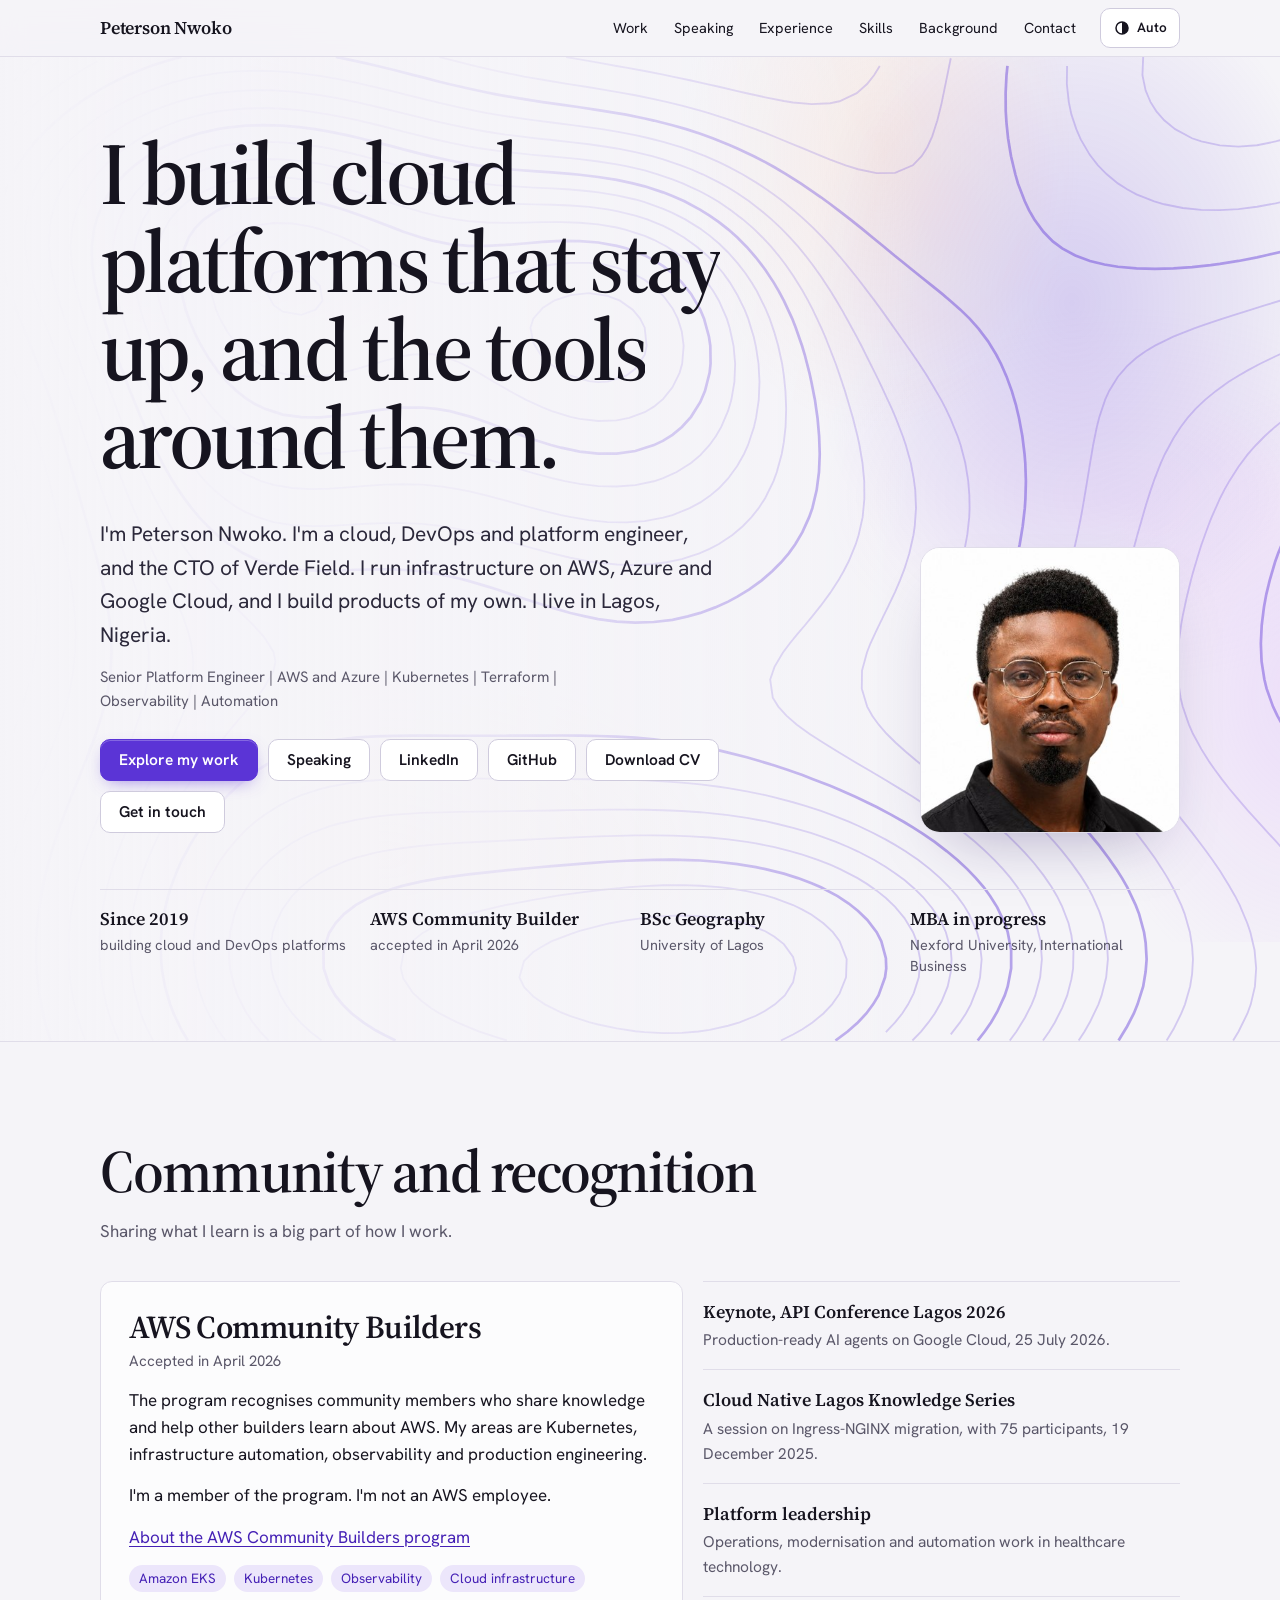
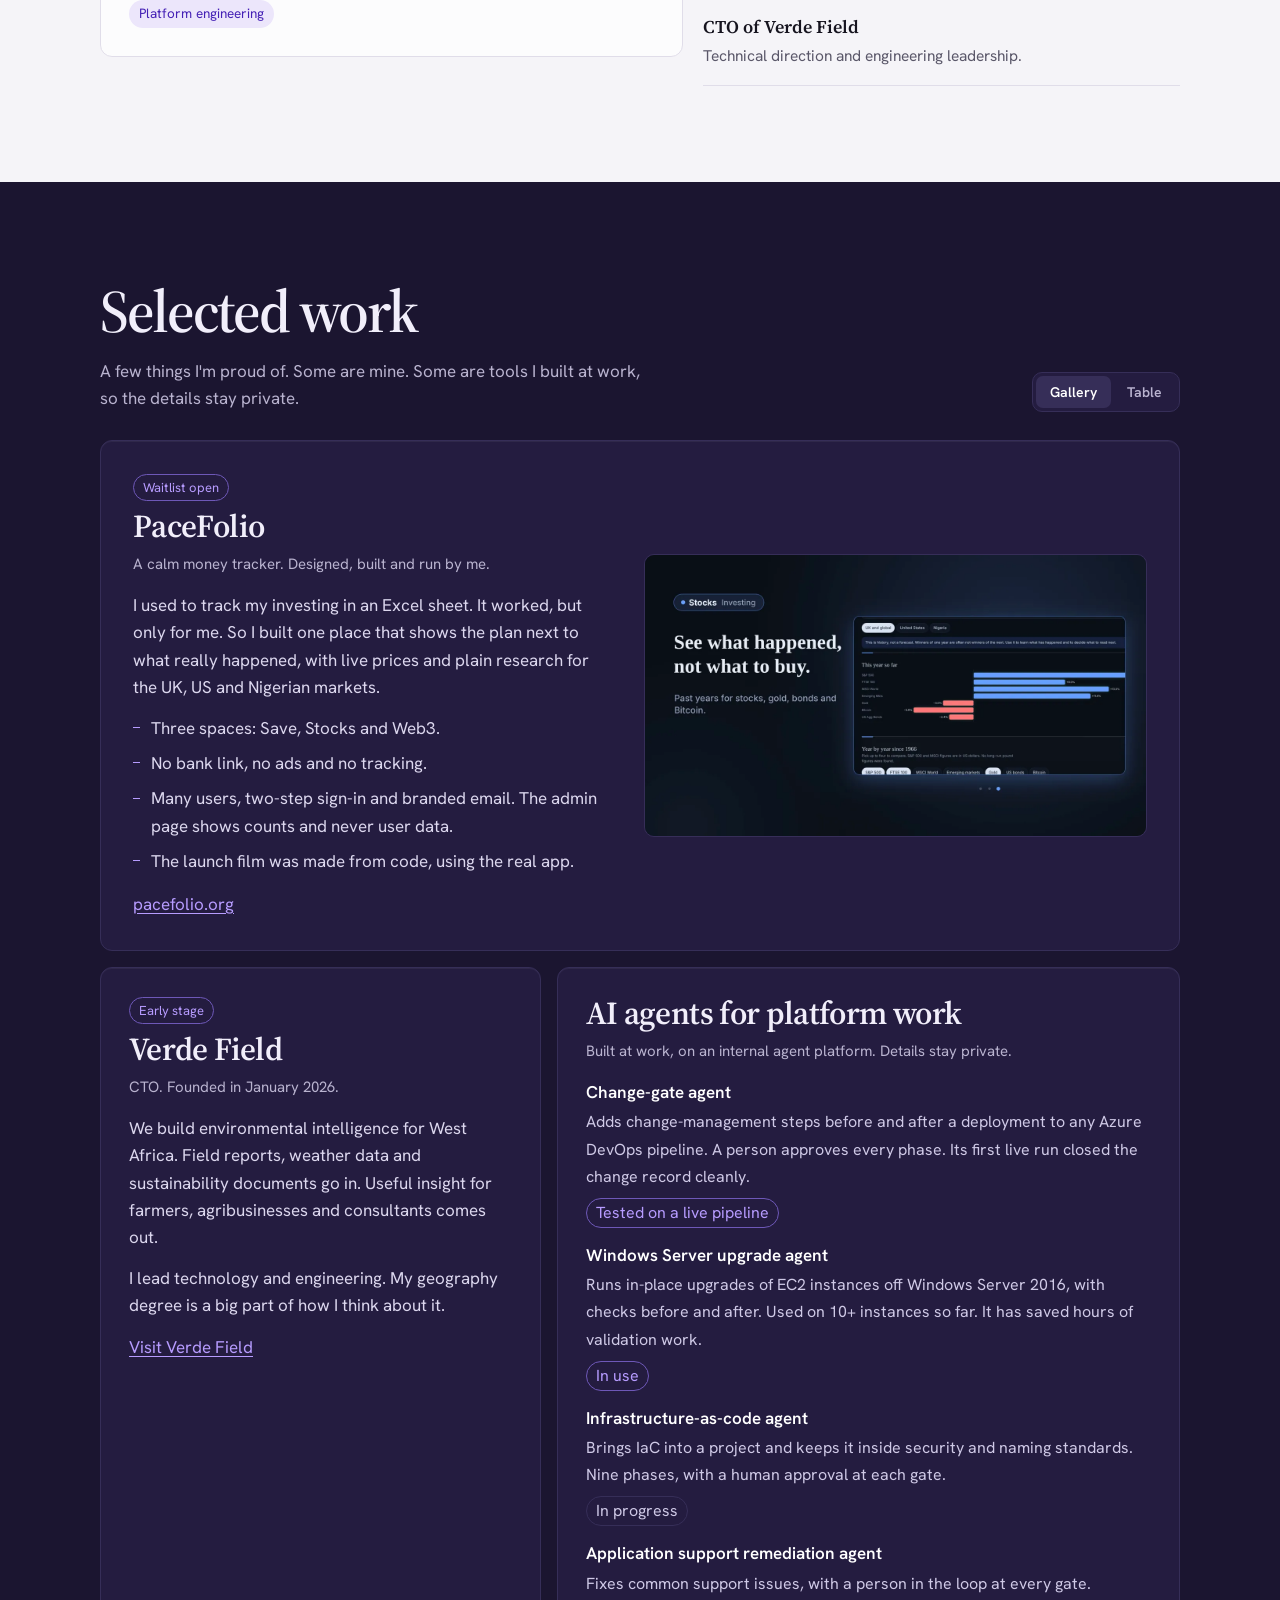
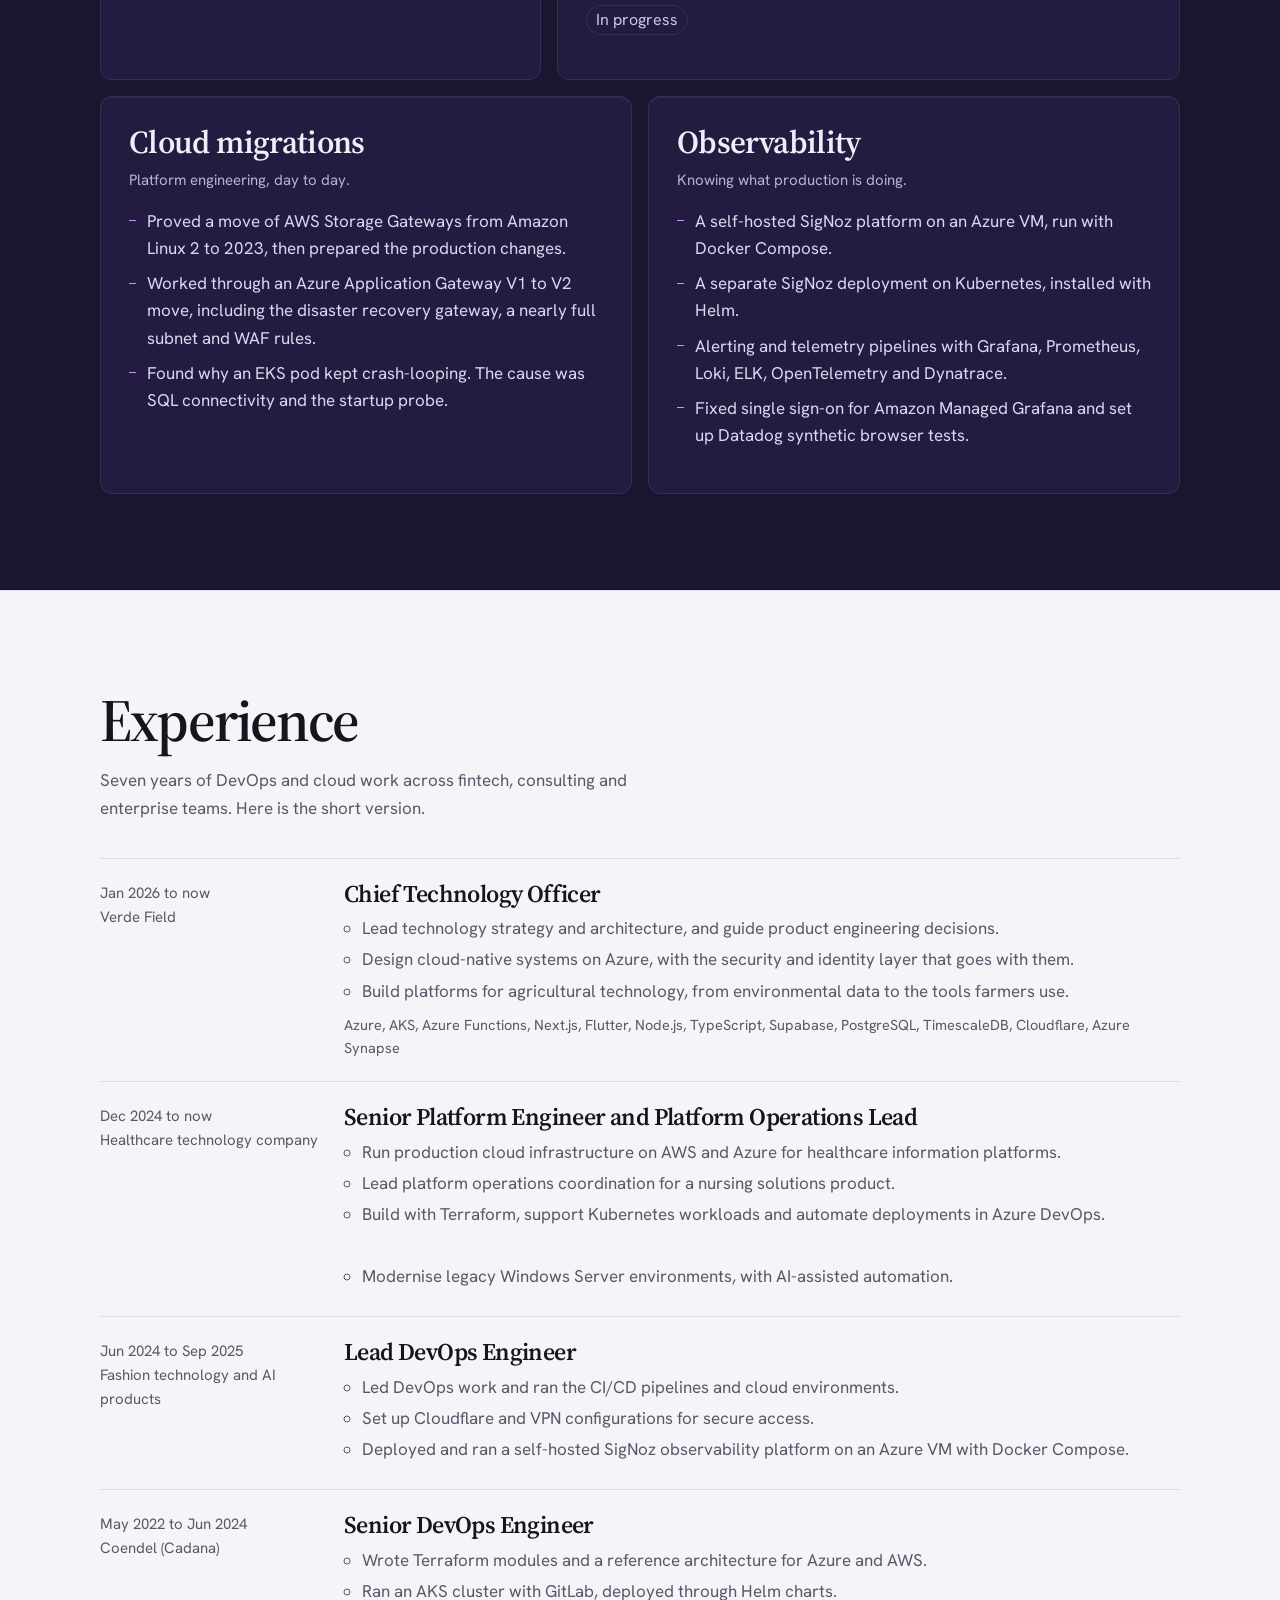
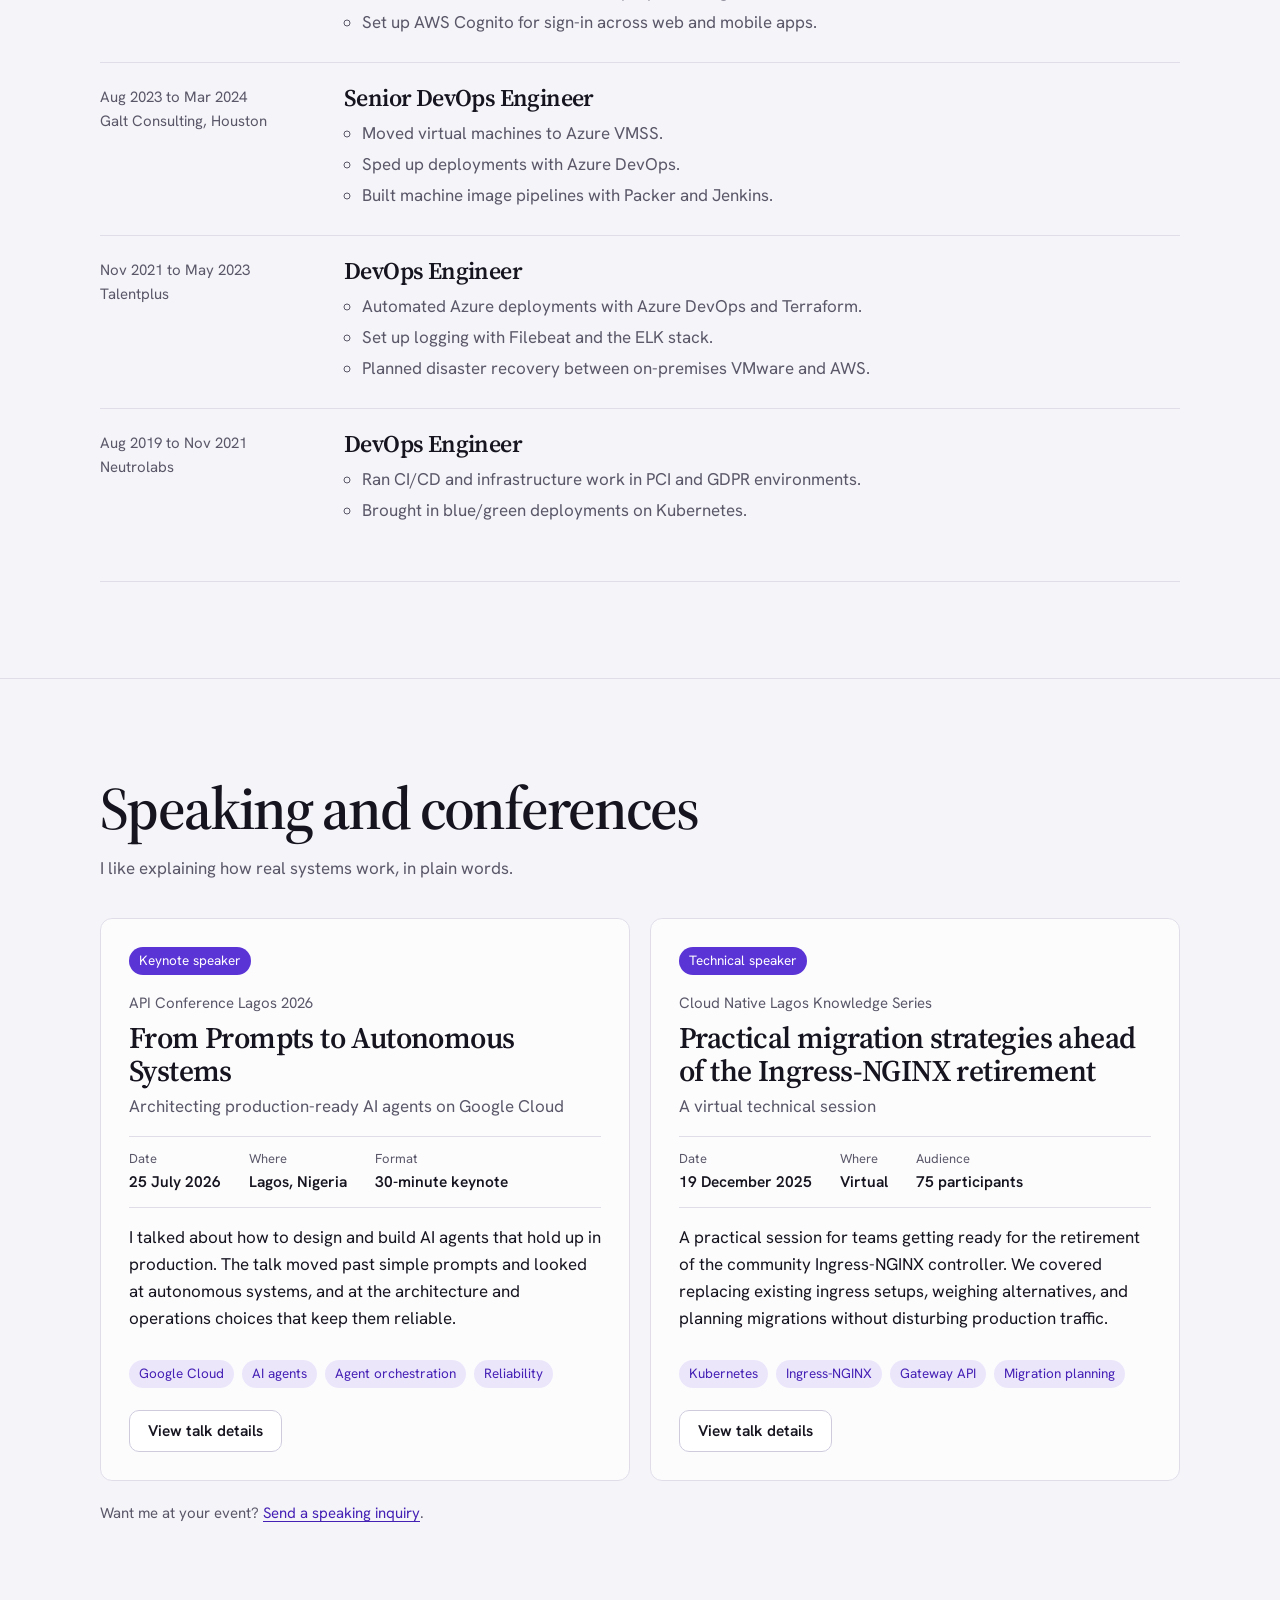
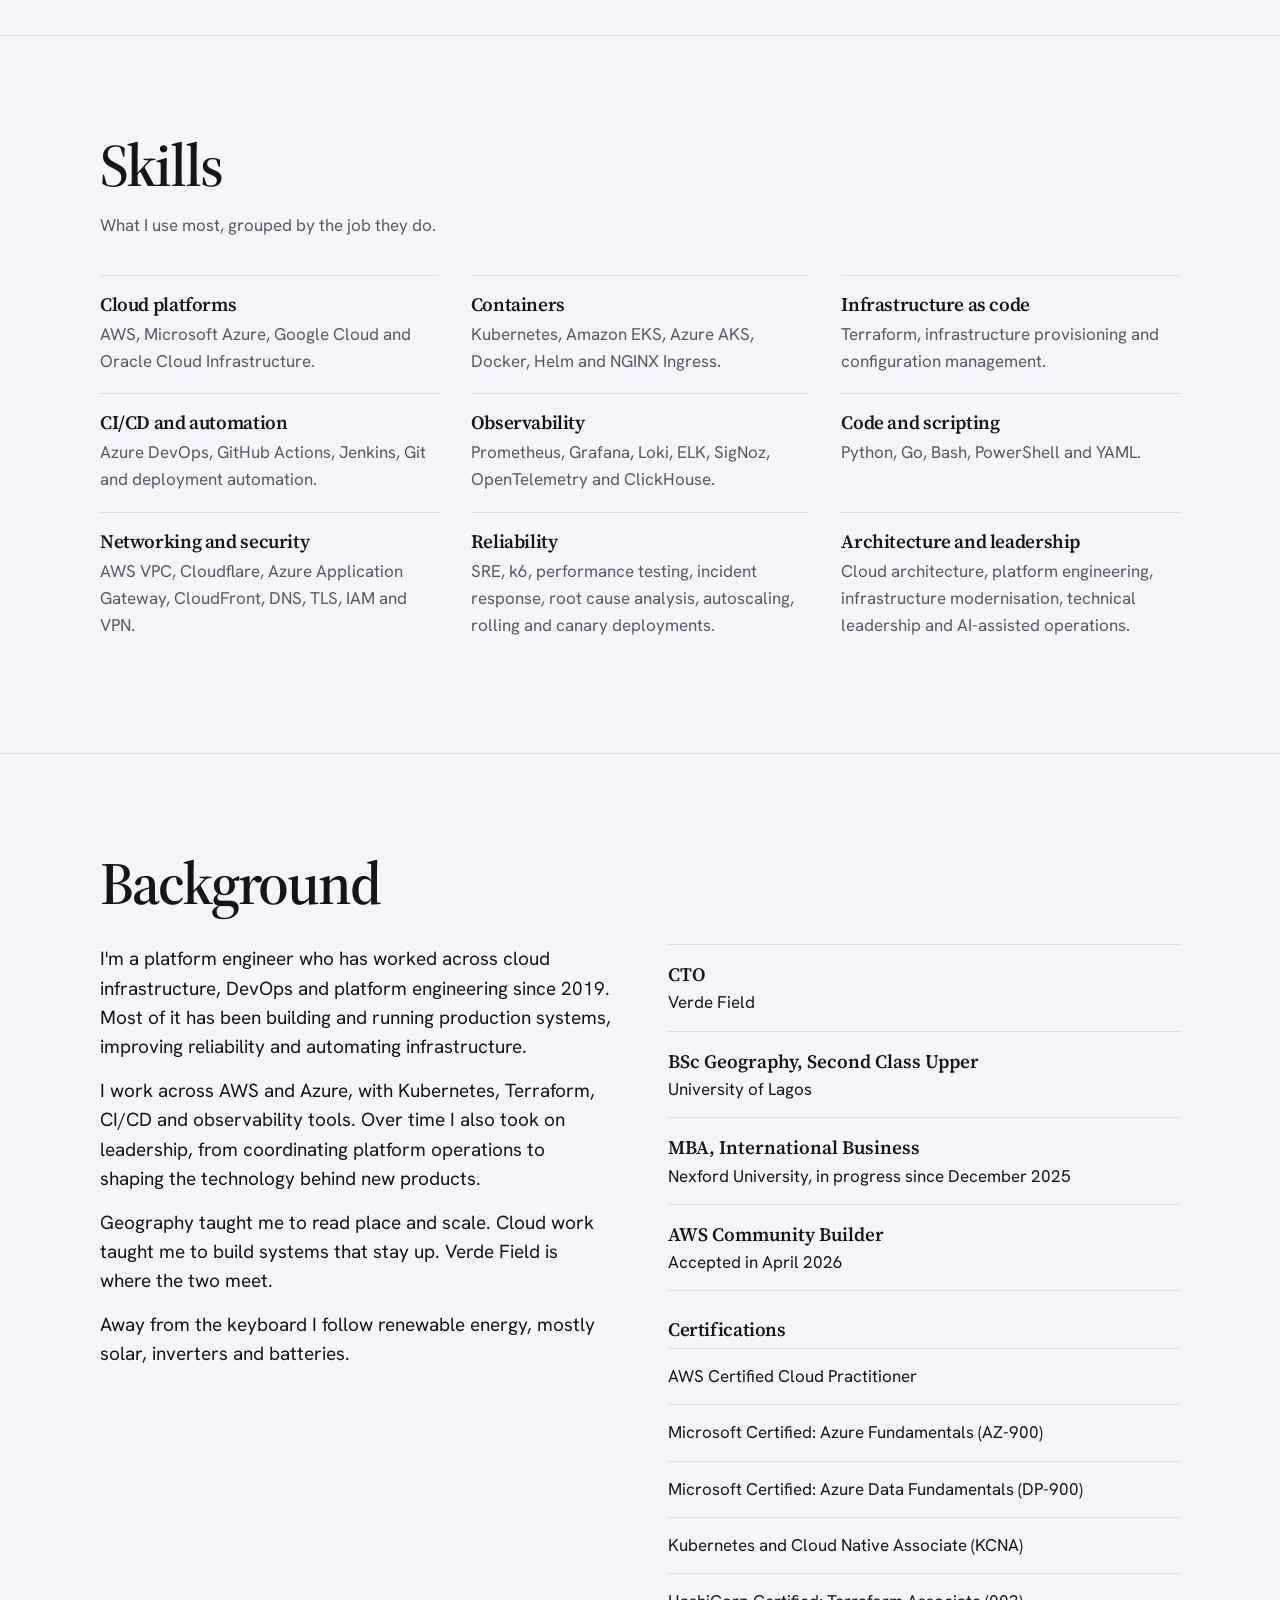
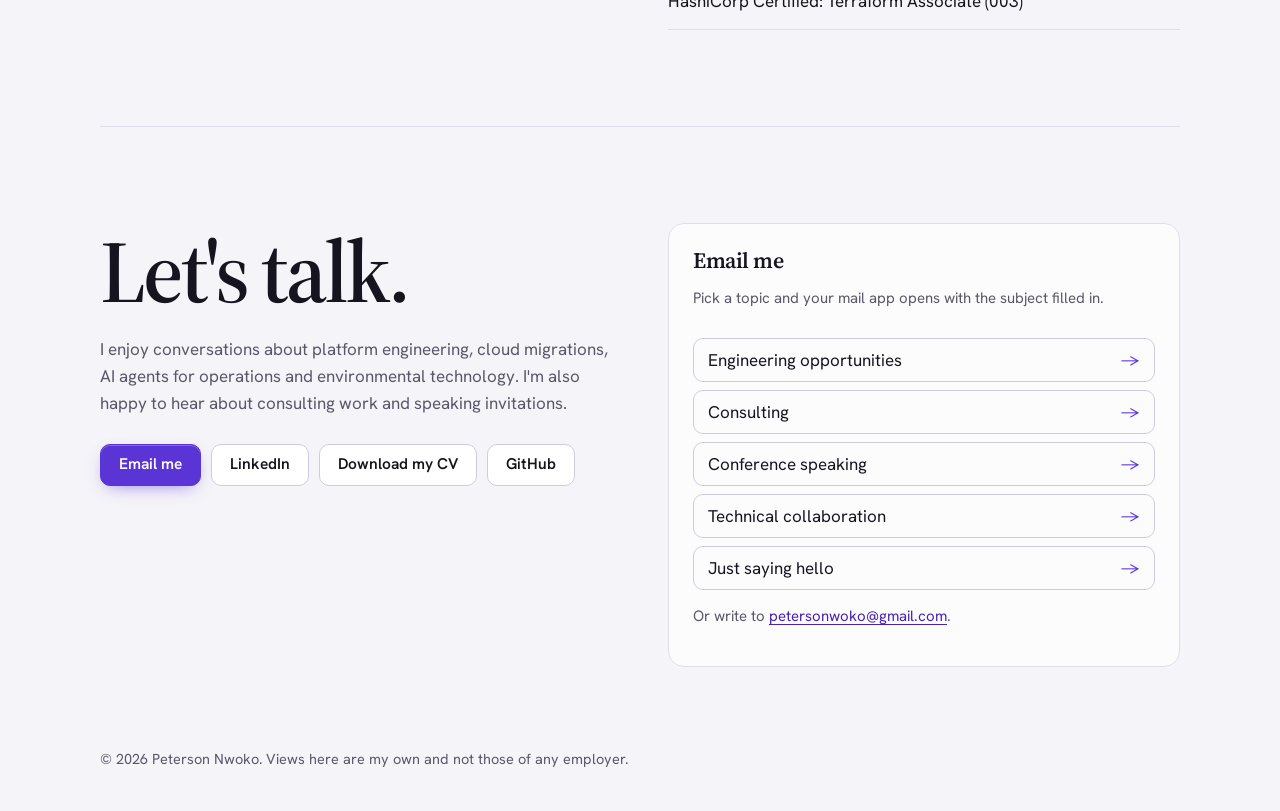
==== commit 544e9c66: "Use mailto contact, add CV download and AWS program link, set peterson.pacefolio.org domain Co-Autho" ====
--- a/index.html
+++ b/index.html
@@ -6,12 +6,12 @@
 <title>Peterson Nwoko | Cloud, DevOps and platform engineer, CTO</title>
 <meta name="description" content="Peterson Nwoko is a cloud, DevOps and platform engineer and a CTO. He builds platforms on AWS, Azure and Google Cloud, plus products of his own. Based in Nigeria.">
 <meta name="theme-color" content="#F5F4F8">
-<link rel="canonical" href="https://1amteddy.github.io/">
+<link rel="canonical" href="https://peterson.pacefolio.org/">
 <meta property="og:type" content="website">
 <meta property="og:title" content="Peterson Nwoko | Cloud, DevOps and platform engineer, CTO">
 <meta property="og:description" content="I build cloud platforms that stay up, and the tools around them.">
-<meta property="og:url" content="https://1amteddy.github.io/">
-<meta property="og:image" content="https://1amteddy.github.io/assets/peterson.jpg">
+<meta property="og:url" content="https://peterson.pacefolio.org/">
+<meta property="og:image" content="https://peterson.pacefolio.org/assets/peterson.jpg">
 <meta name="twitter:card" content="summary">
 <link rel="icon" href="favicon.svg" type="image/svg+xml">
 <link rel="apple-touch-icon" href="apple-touch-icon.png">
@@ -21,7 +21,7 @@
 <script>try{var t=localStorage.getItem("theme");if(t)document.documentElement.setAttribute("data-theme",t)}catch(e){}</script>
 <link rel="stylesheet" href="styles.css">
 <script type="application/ld+json">
-{"@context":"https://schema.org","@type":"Person","name":"Peterson Nwoko","url":"https://1amteddy.github.io/","image":"https://1amteddy.github.io/assets/peterson.jpg","jobTitle":"Cloud, DevOps and Platform Engineer; CTO","knowsAbout":["AWS","Azure","Google Cloud","Kubernetes","Terraform","Platform engineering","Observability"],"alumniOf":{"@type":"CollegeOrUniversity","name":"University of Lagos"},"address":{"@type":"PostalAddress","addressCountry":"NG"},"sameAs":["https://www.linkedin.com/in/peterson-n-0291521b5","https://github.com/1AMTEDDY"]}
+{"@context":"https://schema.org","@type":"Person","name":"Peterson Nwoko","url":"https://peterson.pacefolio.org/","image":"https://peterson.pacefolio.org/assets/peterson.jpg","jobTitle":"Cloud, DevOps and Platform Engineer; CTO","knowsAbout":["AWS","Azure","Google Cloud","Kubernetes","Terraform","Platform engineering","Observability"],"alumniOf":{"@type":"CollegeOrUniversity","name":"University of Lagos"},"address":{"@type":"PostalAddress","addressCountry":"NG"},"sameAs":["https://www.linkedin.com/in/peterson-n-0291521b5","https://github.com/1AMTEDDY"]}
 </script>
 </head>
 <body>
@@ -84,6 +84,7 @@
         <a class="btn" href="#speaking">Speaking</a>
         <a class="btn" href="https://www.linkedin.com/in/peterson-n-0291521b5" rel="noopener noreferrer" target="_blank">LinkedIn</a>
         <a class="btn" href="https://github.com/1AMTEDDY" rel="noopener noreferrer" target="_blank">GitHub</a>
+        <a class="btn" href="assets/Peterson-Nwoko-CV.pdf" download>Download CV</a>
         <a class="btn" href="#contact">Get in touch</a>
       </div>
     </div>
@@ -111,6 +112,7 @@
         <p class="fine">Accepted in April 2026</p>
         <p>The program recognises community members who share knowledge and help other builders learn about AWS. My areas are Kubernetes, infrastructure automation, observability and production engineering.</p>
         <p>I'm a member of the program. I'm not an AWS employee.</p>
+        <p><a href="https://aws.amazon.com/developer/community/community-builders/" rel="noopener noreferrer" target="_blank">About the AWS Community Builders program</a></p>
         <p class="chips"><span class="chip">Amazon EKS</span><span class="chip">Kubernetes</span><span class="chip">Observability</span><span class="chip">Cloud infrastructure</span><span class="chip">Platform engineering</span></p>
       </article>
       <ul class="mile">
@@ -241,7 +243,7 @@
         <a class="btn" href="talks/cloud-native-lagos-2025/">View talk details</a>
       </article>
     </div>
-    <p class="fine" style="margin-top:20px">Want me at your event? <a href="#contact" data-topic="Conference Speaking">Send a speaking inquiry</a>.</p>
+    <p class="fine" style="margin-top:20px">Want me at your event? <a href="mailto:petersonwoko@gmail.com?subject=Conference%20speaking">Send a speaking inquiry</a>.</p>
   </div>
 </section>
 
@@ -299,20 +301,24 @@
       <h2 id="conth">Let's talk.</h2>
       <p>I enjoy conversations about platform engineering, cloud migrations, AI agents for operations and environmental technology. I'm also happy to hear about consulting work and speaking invitations.</p>
       <div class="cta">
-        <a class="btn solid" href="https://www.linkedin.com/in/peterson-n-0291521b5" rel="noopener noreferrer" target="_blank">Message me on LinkedIn</a>
-        <a class="btn" href="https://github.com/1AMTEDDY" rel="noopener noreferrer" target="_blank">See my GitHub</a>
+        <a class="btn solid" href="mailto:petersonwoko@gmail.com?subject=Hello">Email me</a>
+        <a class="btn" href="https://www.linkedin.com/in/peterson-n-0291521b5" rel="noopener noreferrer" target="_blank">LinkedIn</a>
+        <a class="btn" href="assets/Peterson-Nwoko-CV.pdf" download>Download my CV</a>
+        <a class="btn" href="https://github.com/1AMTEDDY" rel="noopener noreferrer" target="_blank">GitHub</a>
       </div>
     </div>
-    <form id="cf" class="cform" novalidate data-endpoint="">
-      <div class="row"><label for="cn">Name</label><input id="cn" name="name" autocomplete="name" maxlength="100" required></div>
-      <div class="row"><label for="ce">Email</label><input id="ce" name="email" type="email" inputmode="email" autocomplete="email" maxlength="200" required></div>
-      <div class="row"><label for="cc">What is it about?</label><select id="cc" name="category"><option>General inquiry</option><option>Engineering opportunities</option><option>Consulting</option><option>Conference speaking</option><option>Technical collaboration</option></select></div>
-      <div class="row"><label for="cs">Subject</label><input id="cs" name="subject" maxlength="150" required></div>
-      <div class="row"><label for="cm">Message</label><textarea id="cm" name="message" rows="5" maxlength="4000" required></textarea></div>
-      <div class="hp" aria-hidden="true"><label>Leave this empty<input name="website" tabindex="-1" autocomplete="off"></label></div>
-      <button class="btn solid" id="csend" type="submit">Send message</button>
-      <p class="fine" id="cstatus" role="status" aria-live="polite"></p>
-    </form>
+    <div class="mailcard">
+      <h3>Email me</h3>
+      <p class="fine">Pick a topic and your mail app opens with the subject filled in.</p>
+      <ul class="topics">
+        <li><a href="mailto:petersonwoko@gmail.com?subject=Engineering%20opportunity">Engineering opportunities</a></li>
+        <li><a href="mailto:petersonwoko@gmail.com?subject=Consulting">Consulting</a></li>
+        <li><a href="mailto:petersonwoko@gmail.com?subject=Conference%20speaking">Conference speaking</a></li>
+        <li><a href="mailto:petersonwoko@gmail.com?subject=Technical%20collaboration">Technical collaboration</a></li>
+        <li><a href="mailto:petersonwoko@gmail.com?subject=Hello">Just saying hello</a></li>
+      </ul>
+      <p class="fine">Or write to <a href="mailto:petersonwoko@gmail.com">petersonwoko@gmail.com</a>.</p>
+    </div>
   </section>
 </div>
 </main>
--- a/styles.css
+++ b/styles.css
@@ -232,22 +232,18 @@
 
 /* contact form */
 .contact{display:grid;grid-template-columns:1fr 1fr;gap:56px;align-items:start}
-.cform{background:var(--card);border:1px solid var(--line);border-radius:16px;padding:24px;display:grid;gap:14px}
-.row{display:grid;gap:6px}
-.row label{font-size:14px;font-weight:600}
-.row input,.row select,.row textarea{width:100%;font:inherit;color:var(--ink);background:var(--surface);border:1px solid var(--btn-line);border-radius:10px;padding:11px 12px;min-height:44px}
-.row textarea{resize:vertical;min-height:120px}
-.row input:focus,.row select:focus,.row textarea:focus{outline:2px solid var(--accent);outline-offset:1px;border-color:var(--accent)}
-.row .err{color:#B3261E;font-size:13.5px;min-height:0}
-:root[data-theme="dark"] .row .err{color:#FF9C95}
-.hp{position:absolute;left:-9999px;width:1px;height:1px;overflow:hidden}
-.cform .btn{justify-self:start;border:0;cursor:pointer}
-.cform .btn[disabled]{opacity:.55;cursor:not-allowed}
-
+.mailcard{background:var(--card);border:1px solid var(--line);border-radius:16px;padding:24px;display:grid;gap:14px}
+.mailcard h3{font-size:22px}
+.topics{list-style:none;margin:0;padding:0;display:grid;gap:8px}
+.topics a{display:flex;justify-content:space-between;align-items:center;min-height:44px;padding:0 14px;border:1px solid var(--btn-line);border-radius:10px;color:var(--ink);text-decoration:none;transition:transform var(--mo-fast) var(--mo-ease),border-color var(--mo-fast)}
+.topics a::after{content:"\2192";color:var(--accent)}
+.topics a:hover{border-color:var(--accent);transform:translateX(2px)}
+.topics a:focus-visible{outline:2px solid var(--accent);outline-offset:2px}
+:root[data-theme="dark"] 
 /* glass on wide screens only */
 @media(min-width:900px){
   .top{backdrop-filter:blur(14px) saturate(1.2)}
-  .aws,.spk,.cform{backdrop-filter:blur(14px);-webkit-backdrop-filter:blur(14px)}
+  .aws,.spk,.mailcard{backdrop-filter:blur(14px);-webkit-backdrop-filter:blur(14px)}
 }
 @media(max-width:900px){
   .rec,.spk-grid,.contact{grid-template-columns:1fr;gap:24px}
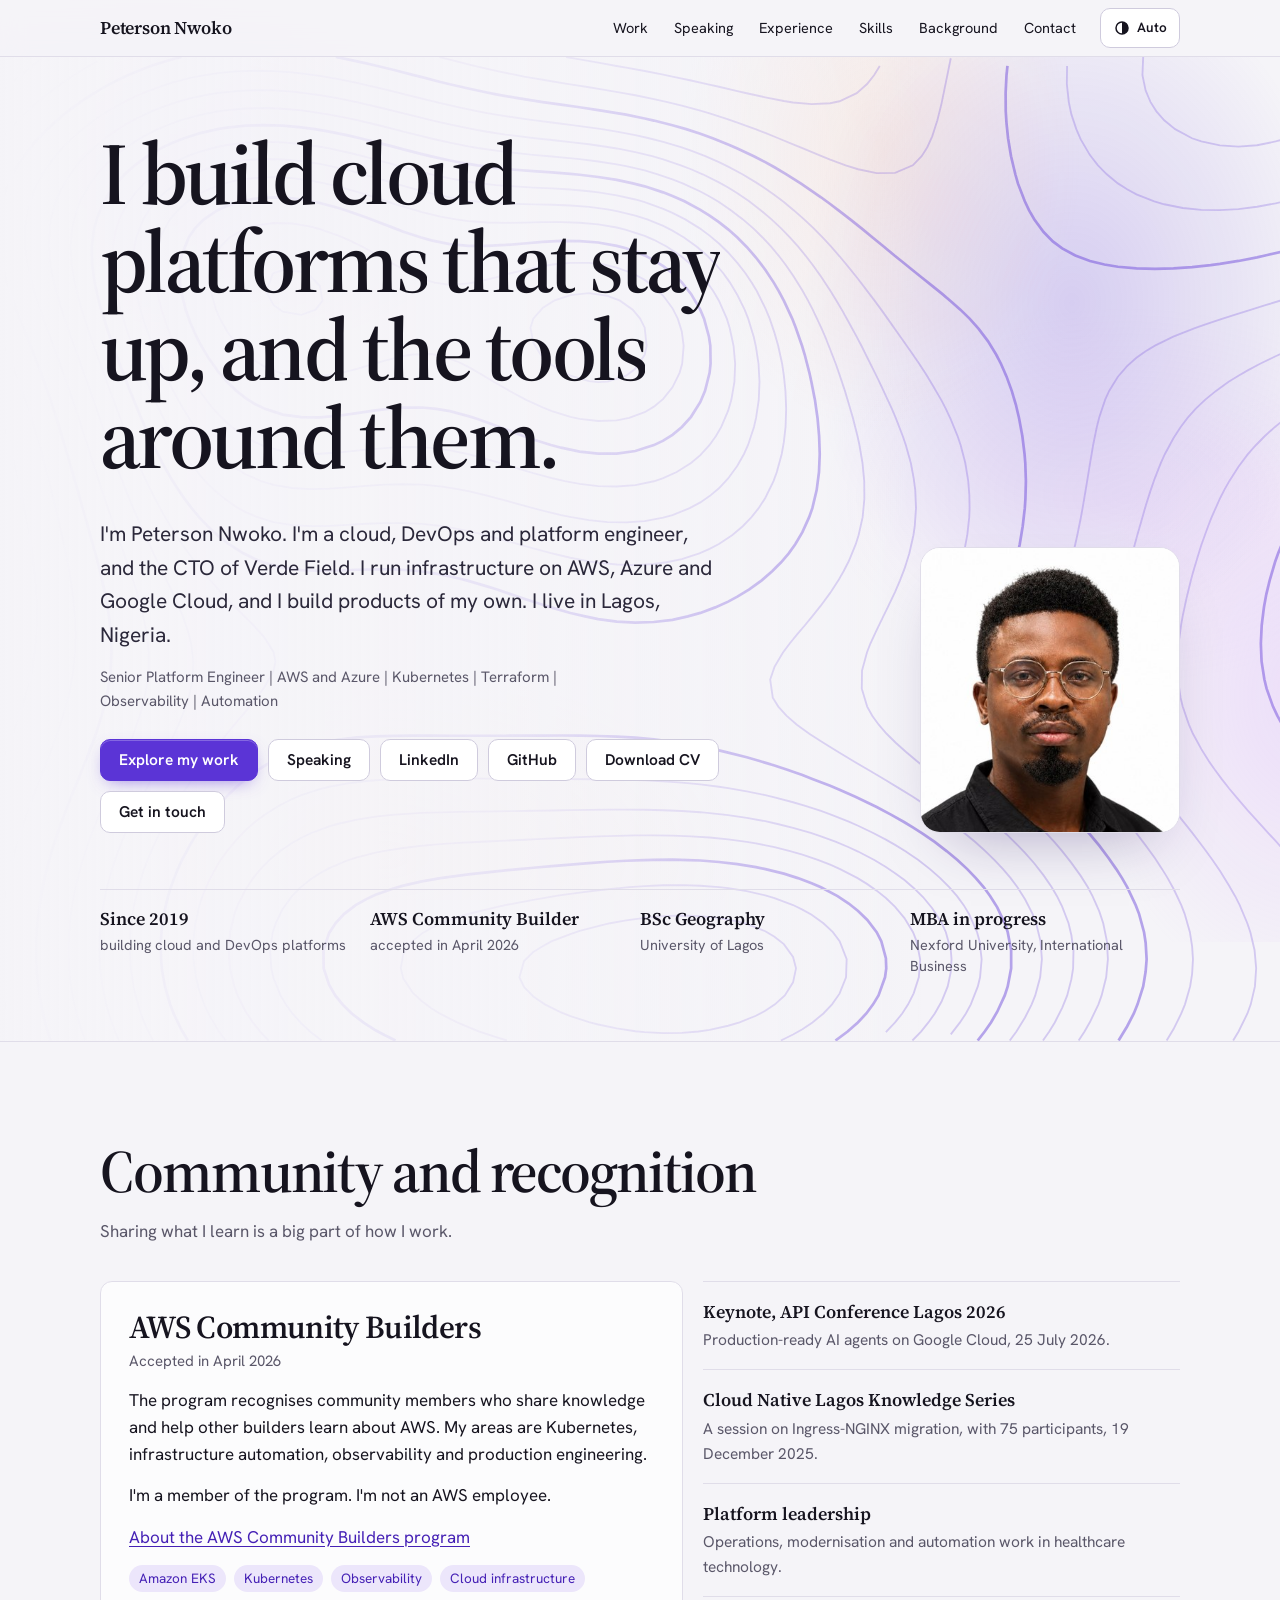
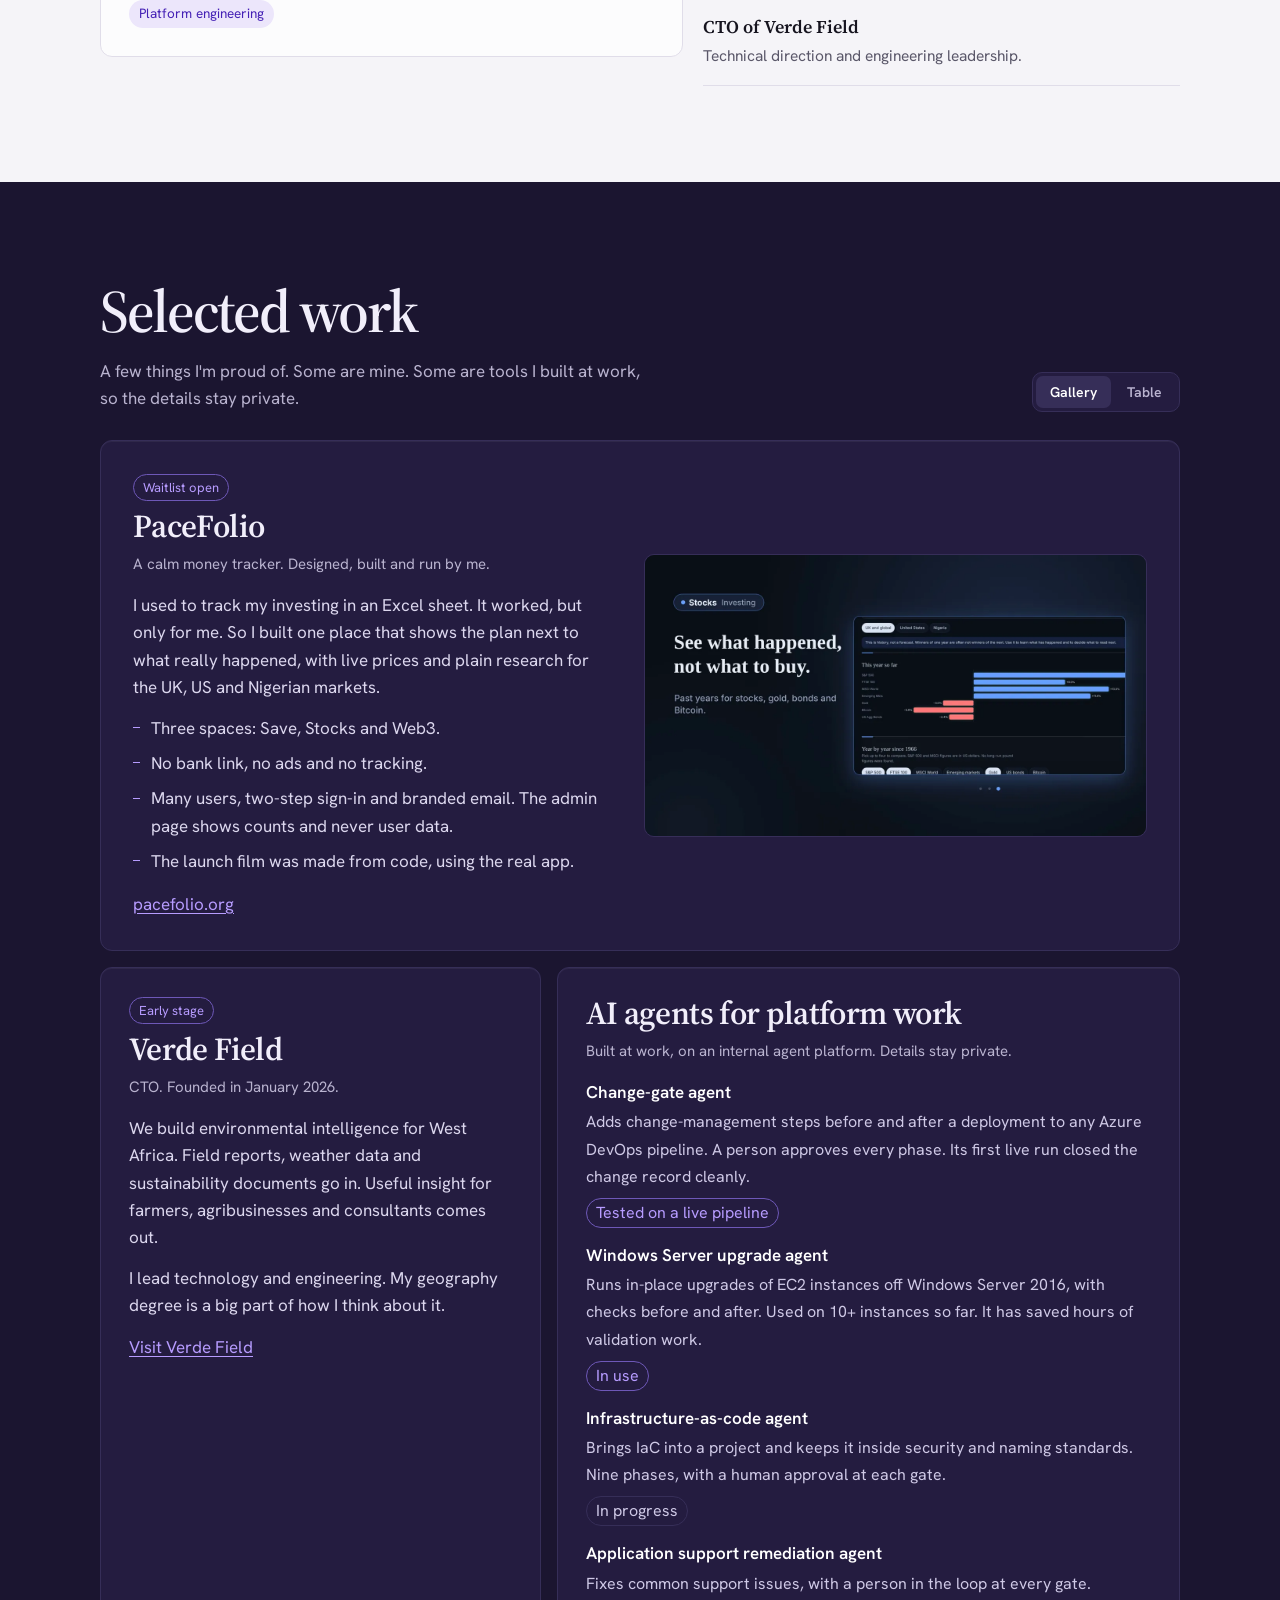
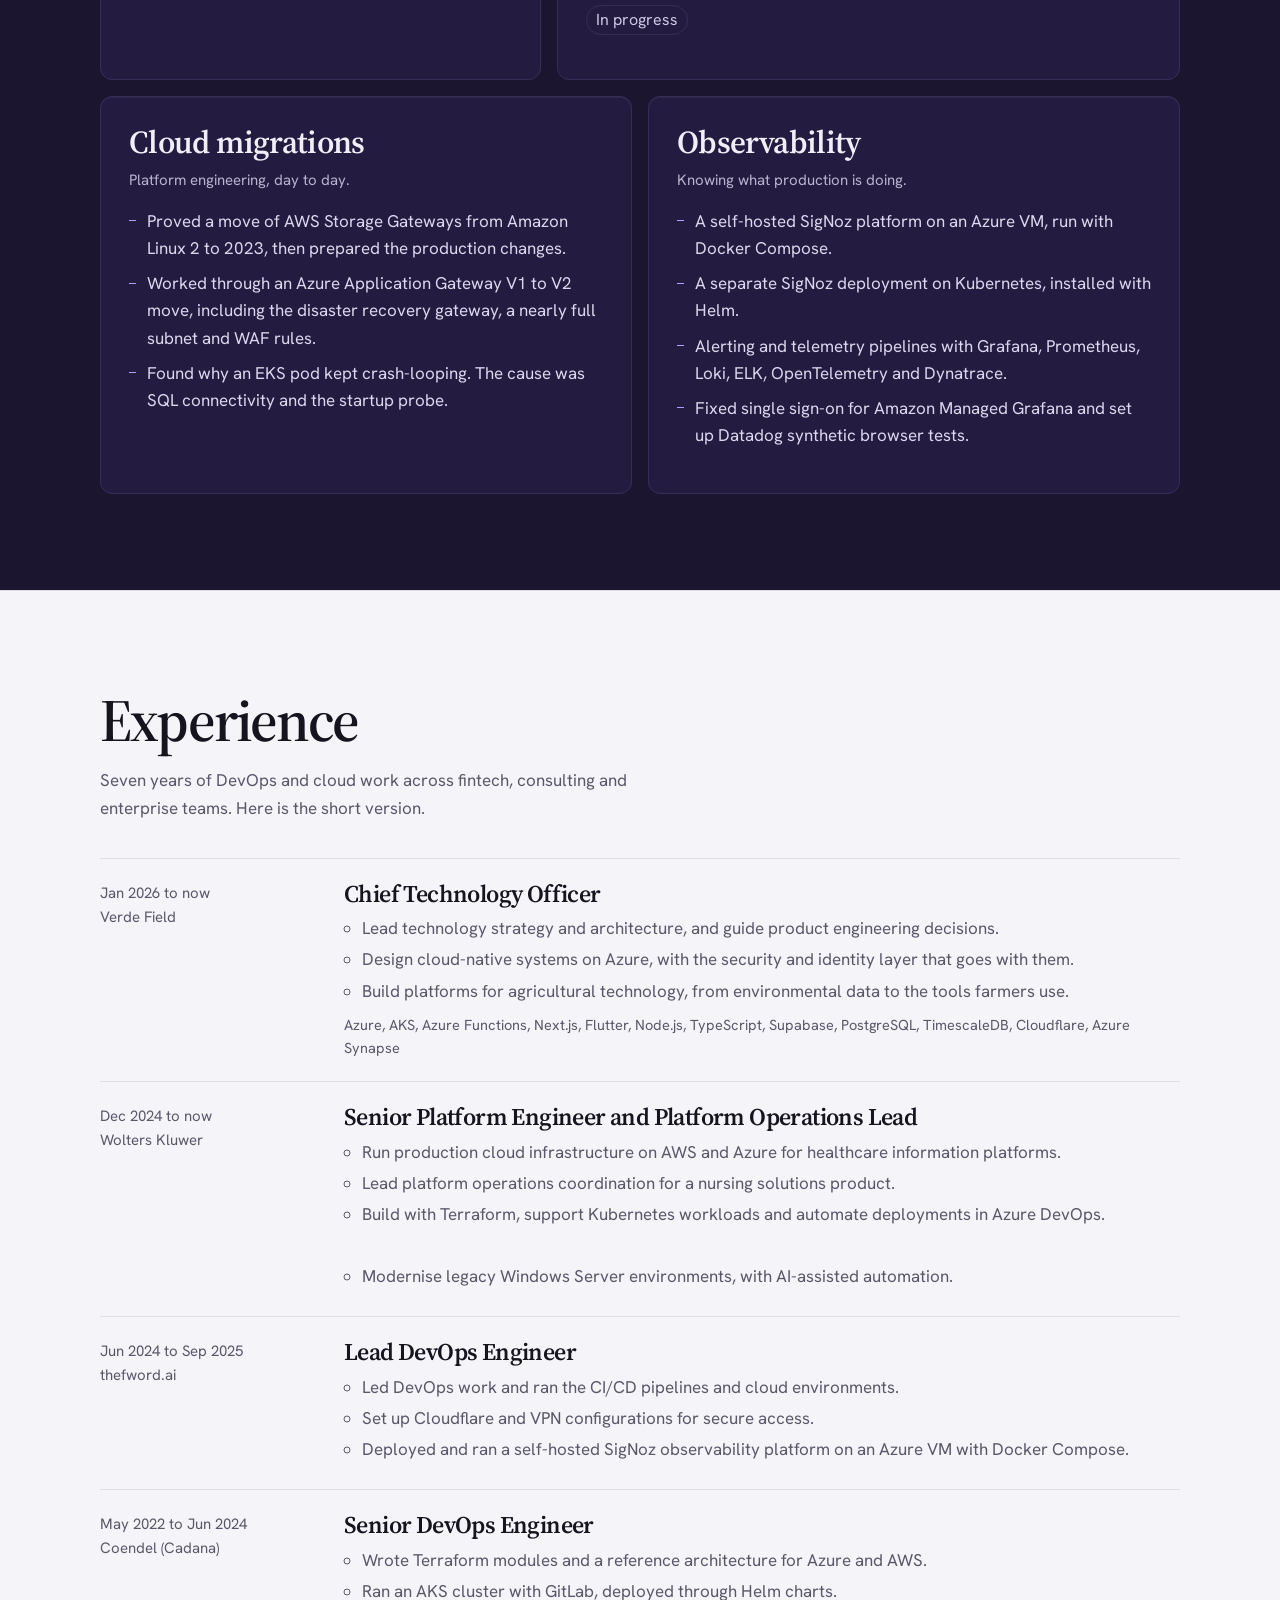
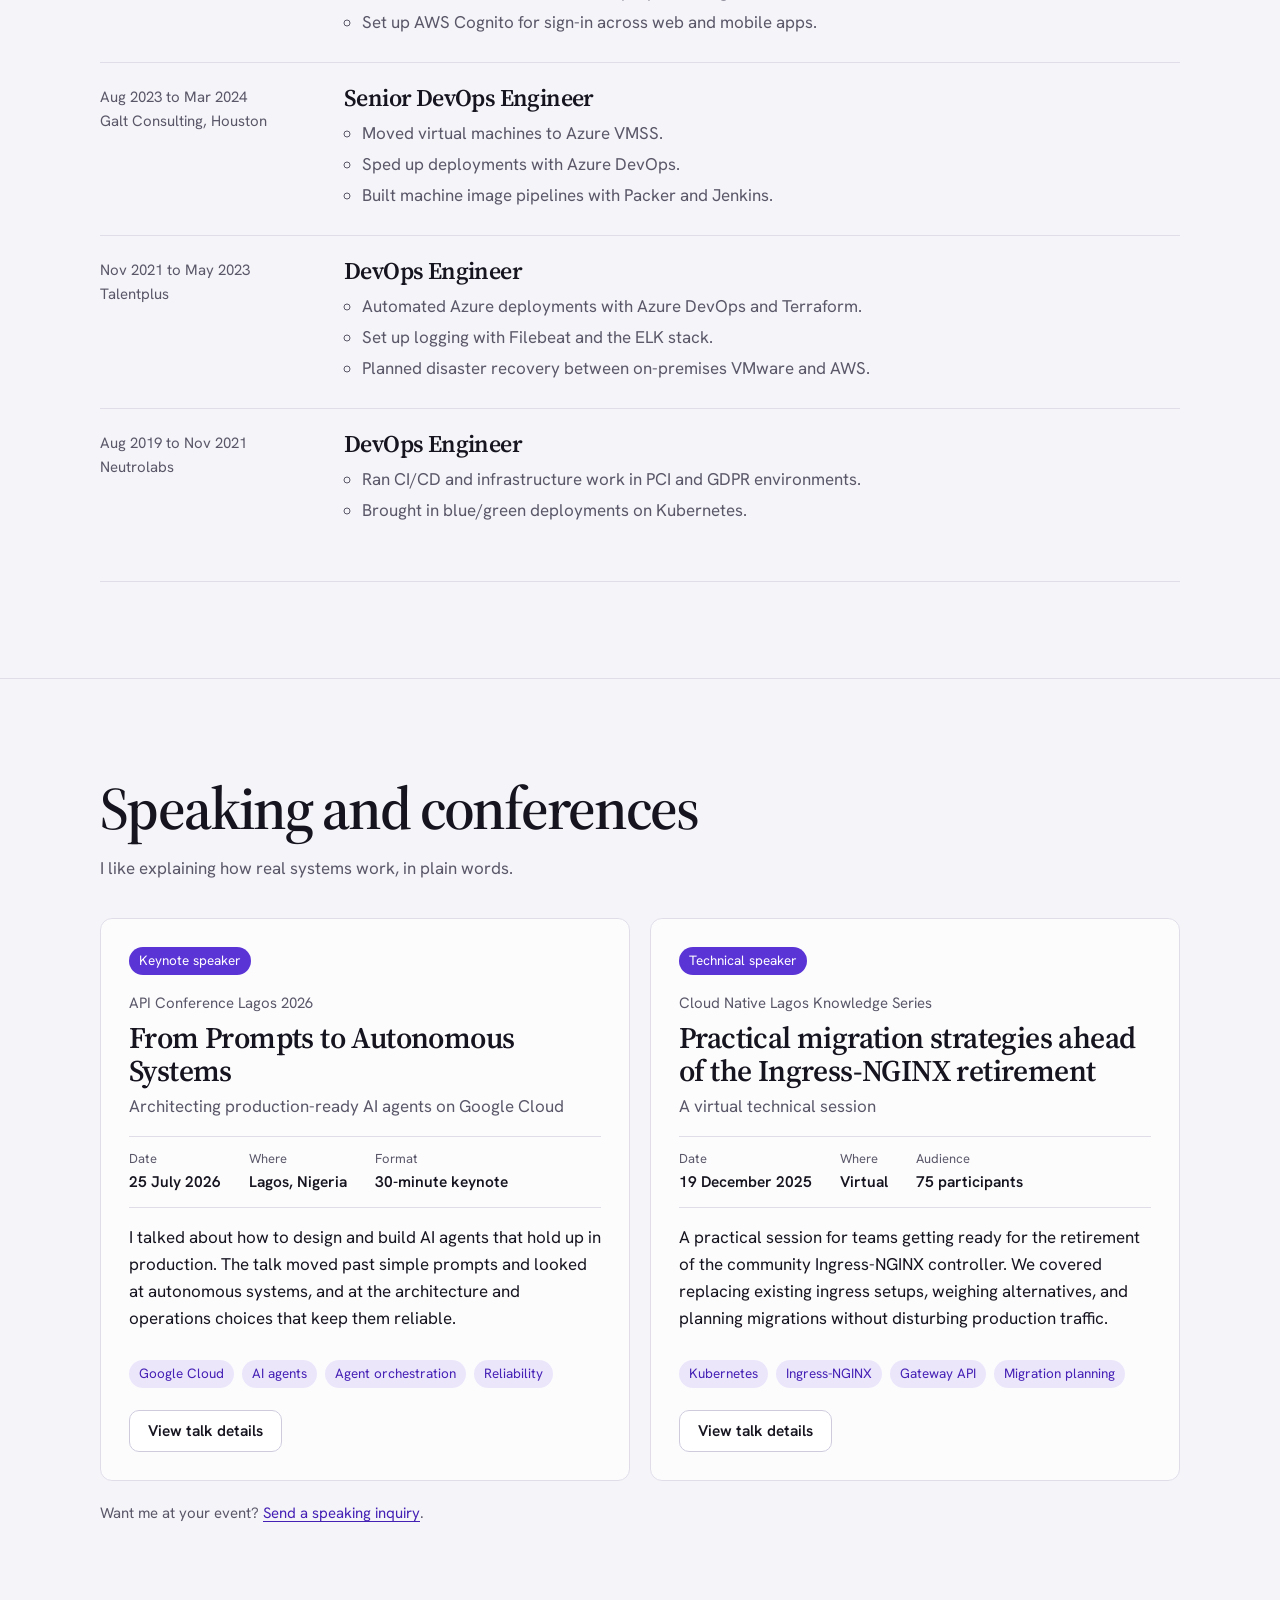
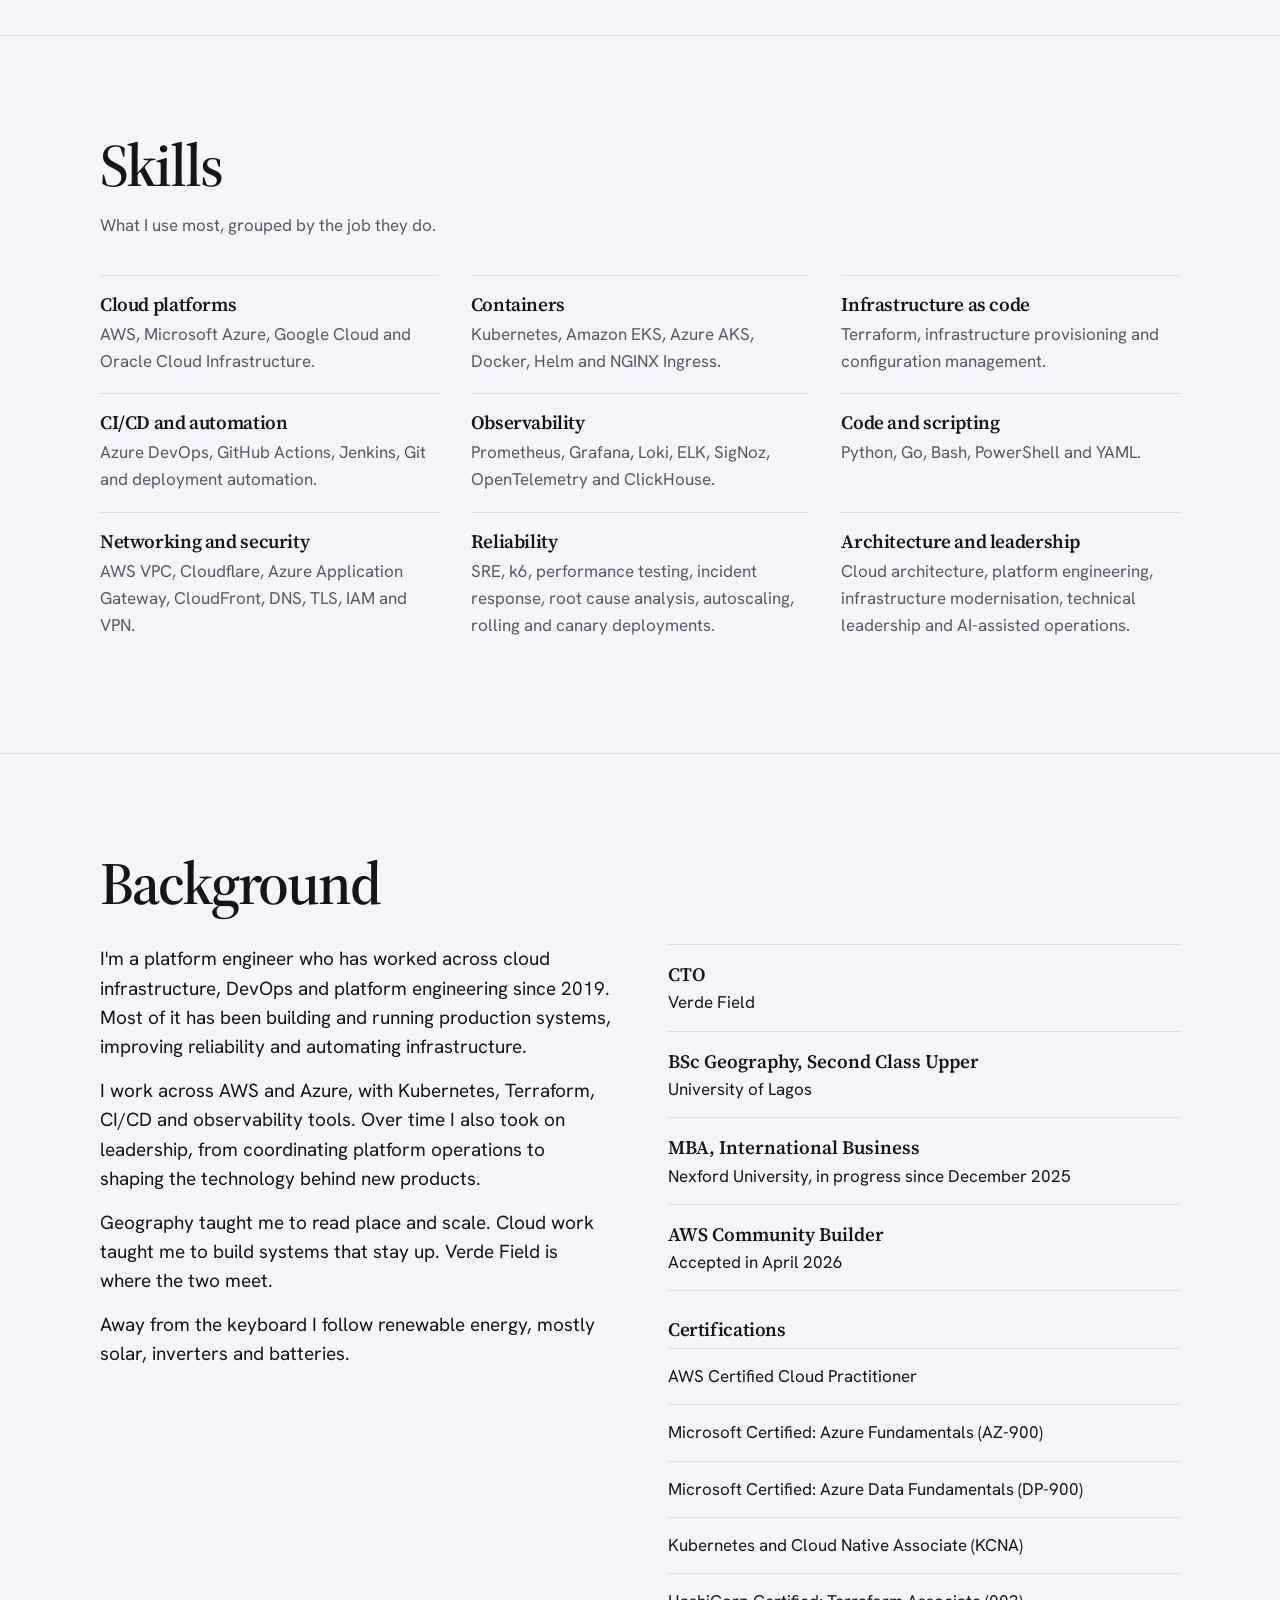
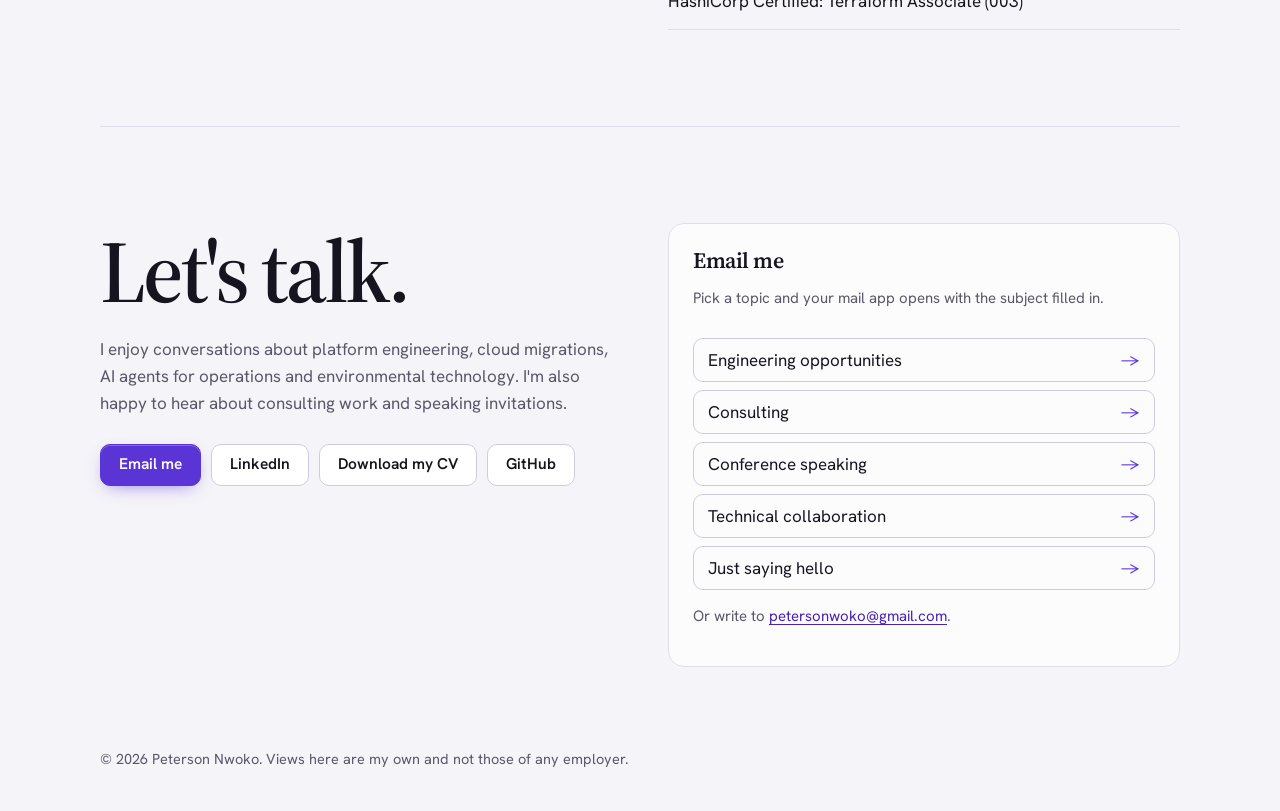
==== commit 9d80d890: "Name employers in experience: Wolters Kluwer and thefword.ai Co-Authored-By: Claude Sonnet 5.5 <nore" ====
--- a/index.html
+++ b/index.html
@@ -207,8 +207,8 @@
     <p class="intro">Seven years of DevOps and cloud work across fintech, consulting and enterprise teams. Here is the short version.</p>
     <ul class="talks exp">
       <li><span class="where">Jan 2026 to now<br>Verde Field</span><div><h3>Chief Technology Officer</h3><ul><li>Lead technology strategy and architecture, and guide product engineering decisions.</li><li>Design cloud-native systems on Azure, with the security and identity layer that goes with them.</li><li>Build platforms for agricultural technology, from environmental data to the tools farmers use.</li></ul><p class="stk">Azure, AKS, Azure Functions, Next.js, Flutter, Node.js, TypeScript, Supabase, PostgreSQL, TimescaleDB, Cloudflare, Azure Synapse</p></div></li>
-      <li><span class="where">Dec 2024 to now<br>Healthcare technology company</span><div><h3>Senior Platform Engineer and Platform Operations Lead</h3><ul><li>Run production cloud infrastructure on AWS and Azure for healthcare information platforms.</li><li>Lead platform operations coordination for a nursing solutions product.</li><li>Build with Terraform, support Kubernetes workloads and automate deployments in Azure DevOps.</li><li>Investigate production incidents, and improve monitoring and day-to-day operations.</li><li>Modernise legacy Windows Server environments, with AI-assisted automation.</li></ul></div></li>
-      <li><span class="where">Jun 2024 to Sep 2025<br>Fashion technology and AI products</span><div><h3>Lead DevOps Engineer</h3><ul><li>Led DevOps work and ran the CI/CD pipelines and cloud environments.</li><li>Set up Cloudflare and VPN configurations for secure access.</li><li>Deployed and ran a self-hosted SigNoz observability platform on an Azure VM with Docker Compose.</li></ul></div></li>
+      <li><span class="where">Dec 2024 to now<br>Wolters Kluwer</span><div><h3>Senior Platform Engineer and Platform Operations Lead</h3><ul><li>Run production cloud infrastructure on AWS and Azure for healthcare information platforms.</li><li>Lead platform operations coordination for a nursing solutions product.</li><li>Build with Terraform, support Kubernetes workloads and automate deployments in Azure DevOps.</li><li>Investigate production incidents, and improve monitoring and day-to-day operations.</li><li>Modernise legacy Windows Server environments, with AI-assisted automation.</li></ul></div></li>
+      <li><span class="where">Jun 2024 to Sep 2025<br>thefword.ai</span><div><h3>Lead DevOps Engineer</h3><ul><li>Led DevOps work and ran the CI/CD pipelines and cloud environments.</li><li>Set up Cloudflare and VPN configurations for secure access.</li><li>Deployed and ran a self-hosted SigNoz observability platform on an Azure VM with Docker Compose.</li></ul></div></li>
       <li><span class="where">May 2022 to Jun 2024<br>Coendel (Cadana)</span><div><h3>Senior DevOps Engineer</h3><ul><li>Wrote Terraform modules and a reference architecture for Azure and AWS.</li><li>Ran an AKS cluster with GitLab, deployed through Helm charts.</li><li>Set up AWS Cognito for sign-in across web and mobile apps.</li></ul></div></li>
       <li><span class="where">Aug 2023 to Mar 2024<br>Galt Consulting, Houston</span><div><h3>Senior DevOps Engineer</h3><ul><li>Moved virtual machines to Azure VMSS.</li><li>Sped up deployments with Azure DevOps.</li><li>Built machine image pipelines with Packer and Jenkins.</li></ul></div></li>
       <li><span class="where">Nov 2021 to May 2023<br>Talentplus</span><div><h3>DevOps Engineer</h3><ul><li>Automated Azure deployments with Azure DevOps and Terraform.</li><li>Set up logging with Filebeat and the ELK stack.</li><li>Planned disaster recovery between on-premises VMware and AWS.</li></ul></div></li>
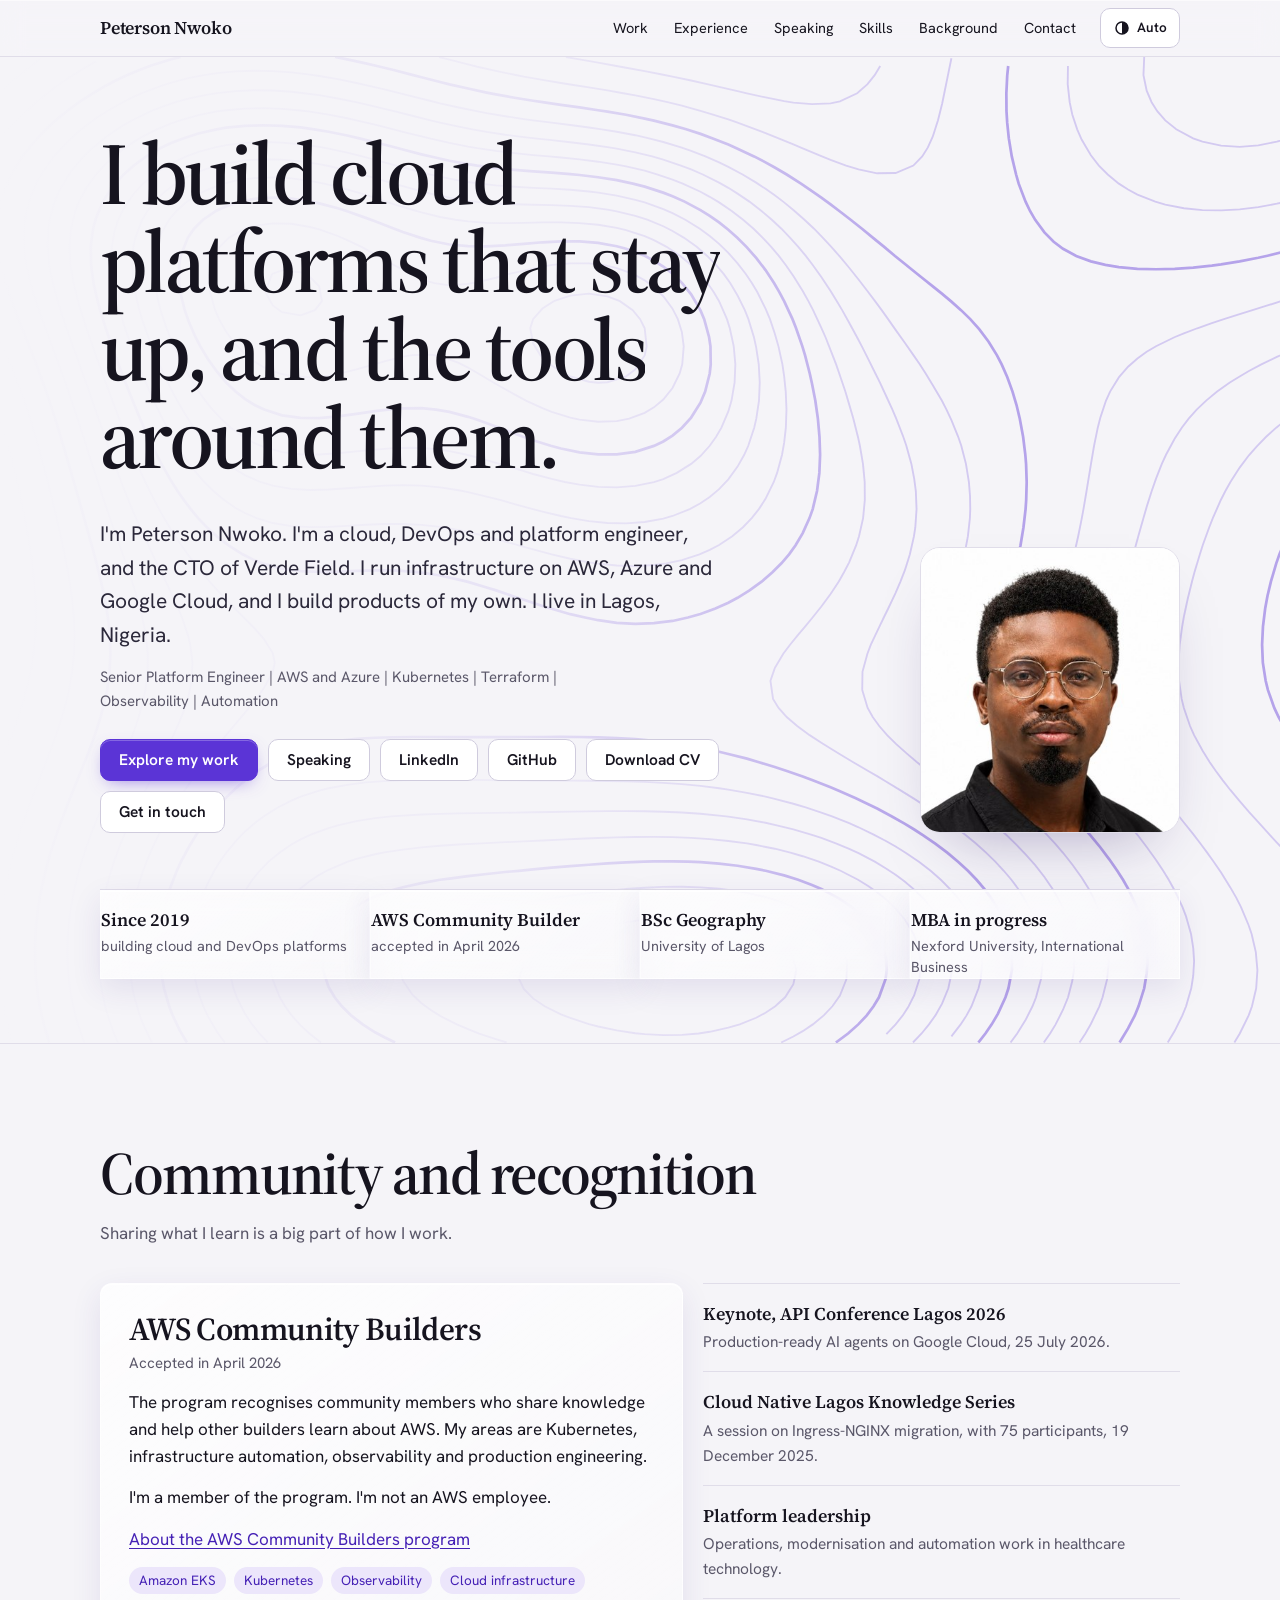
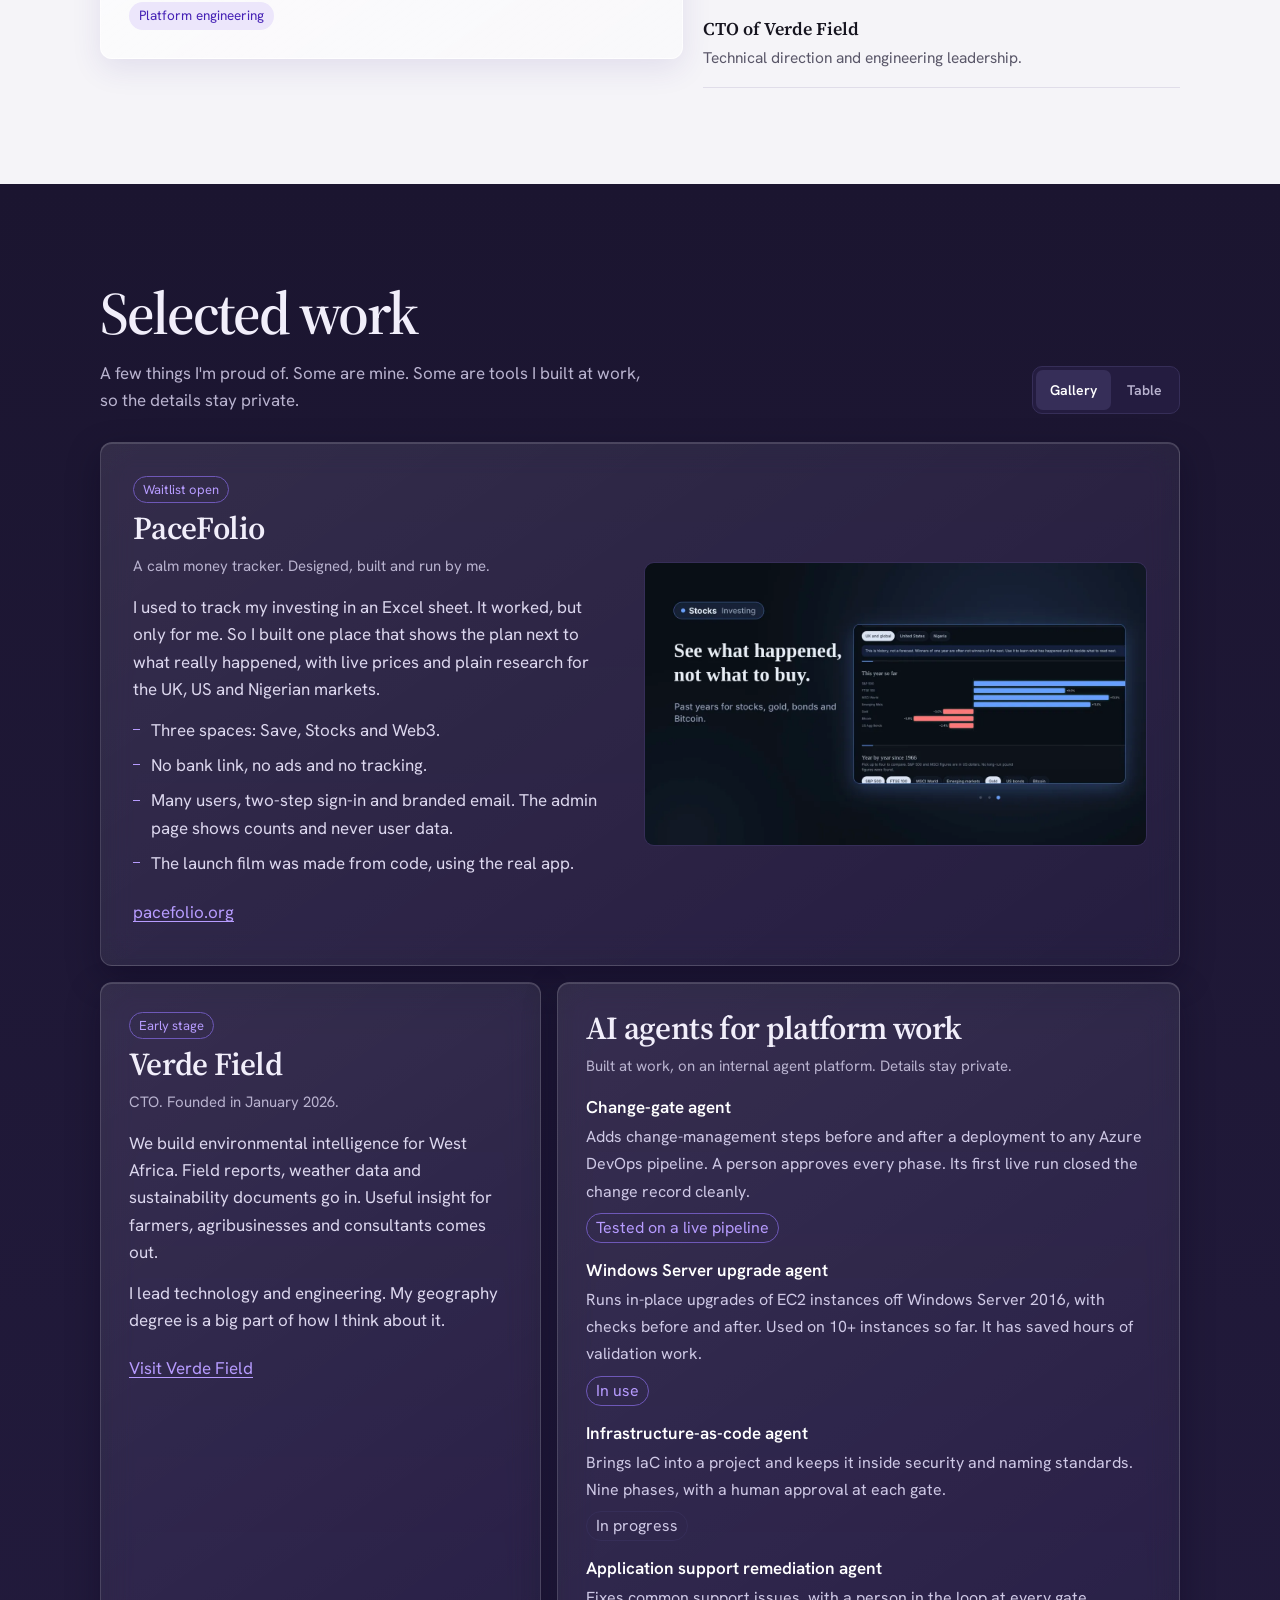
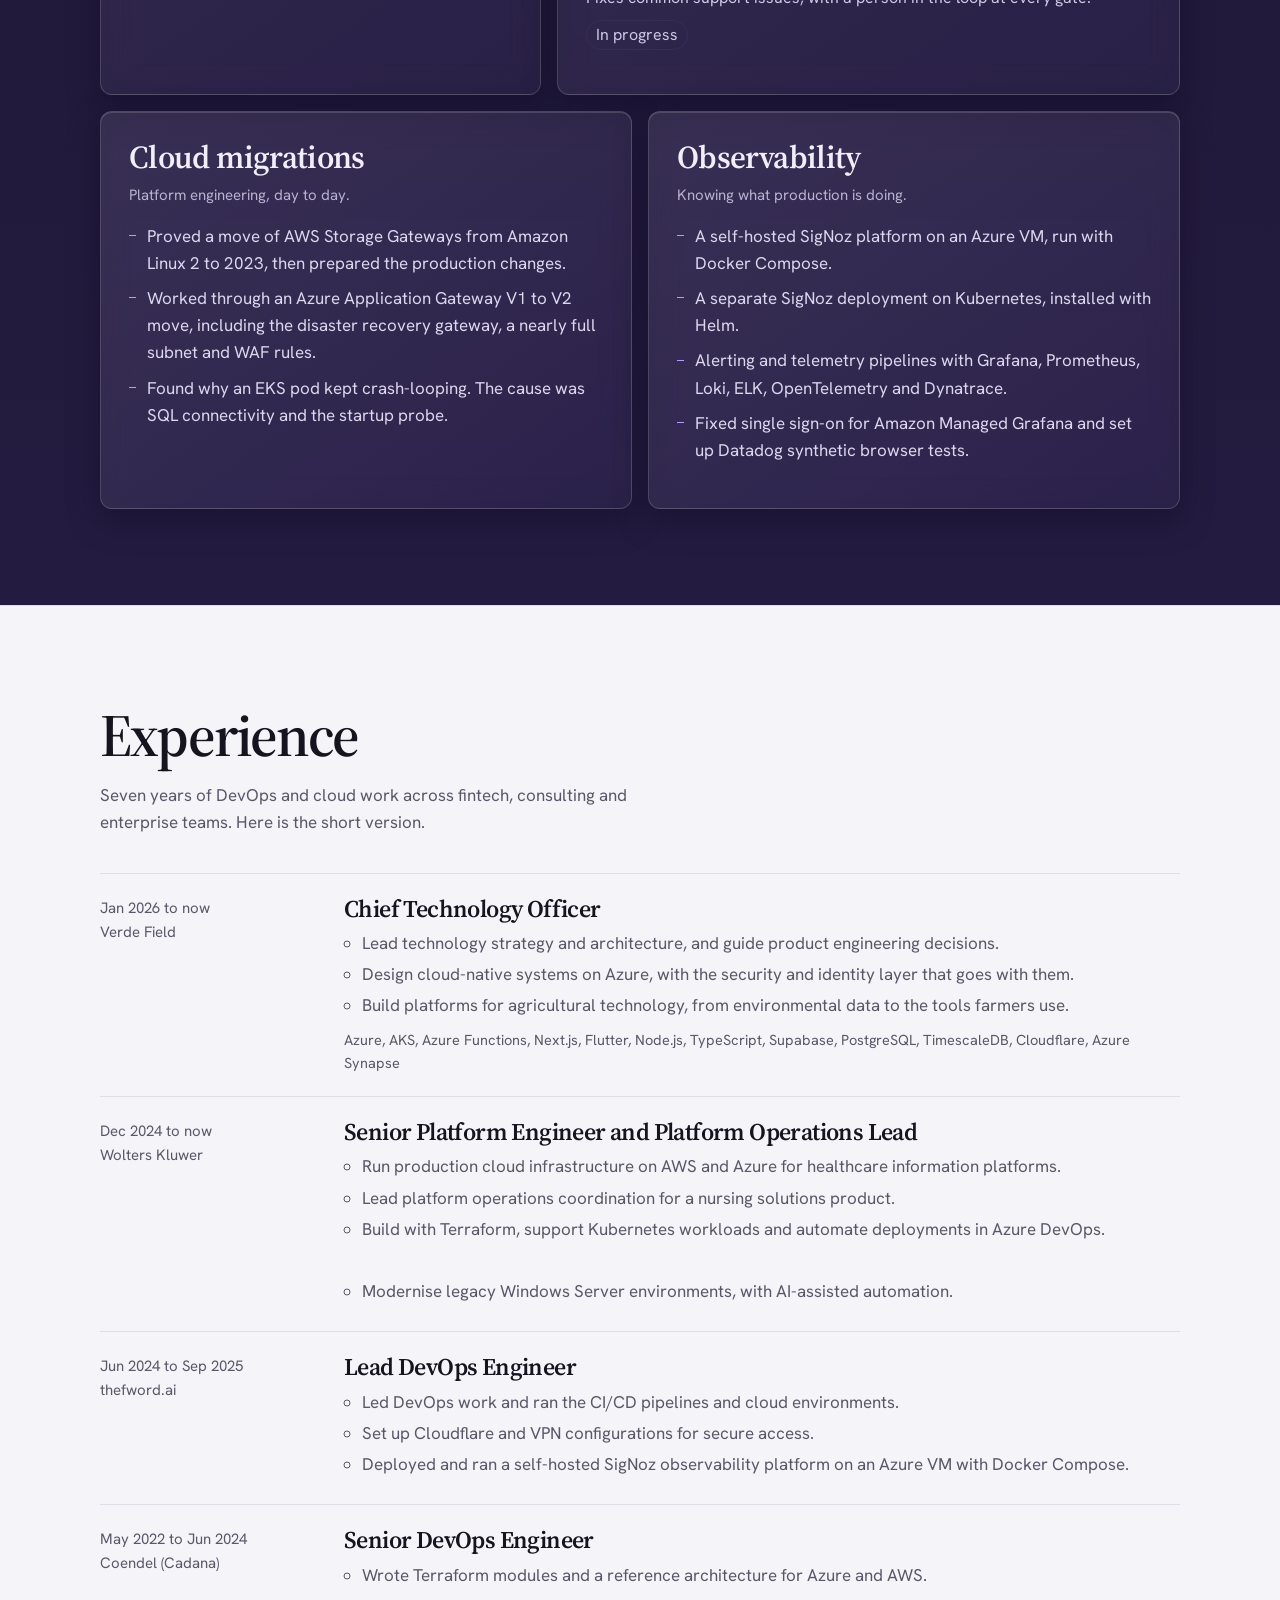
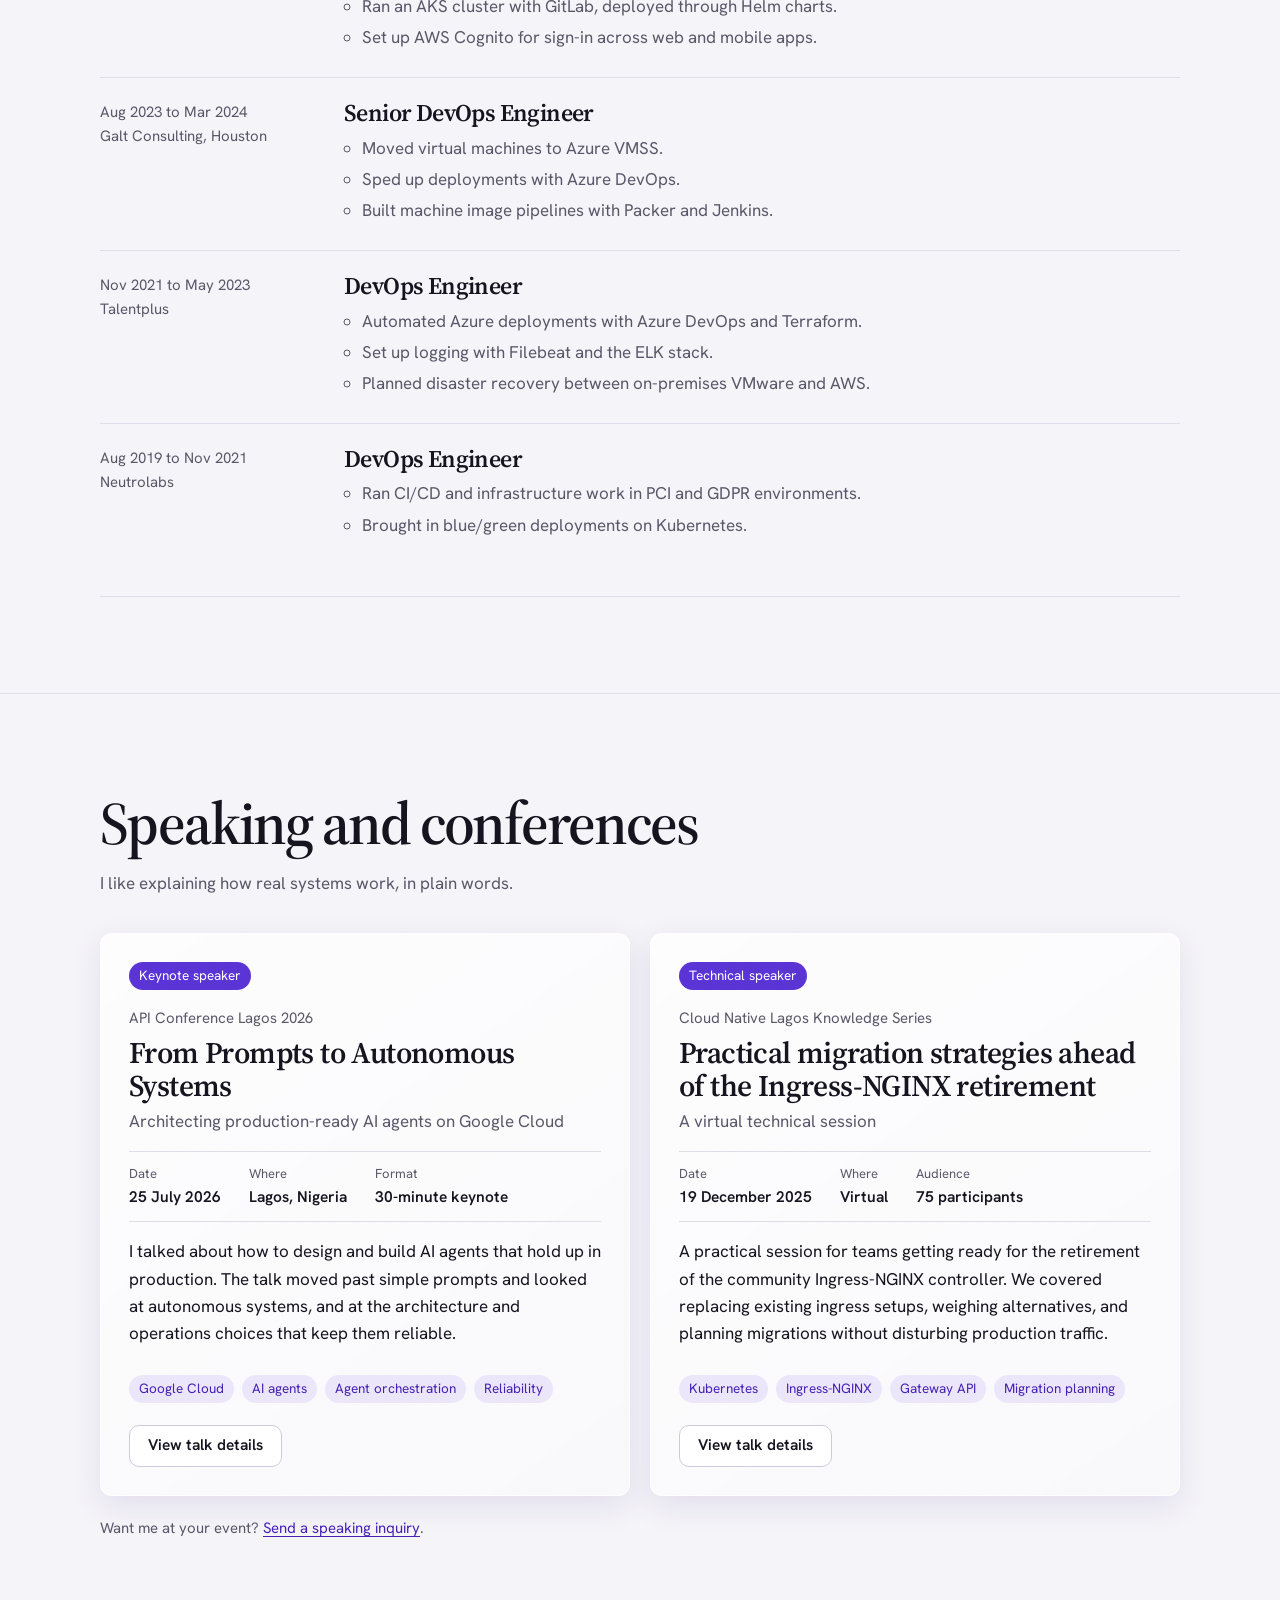
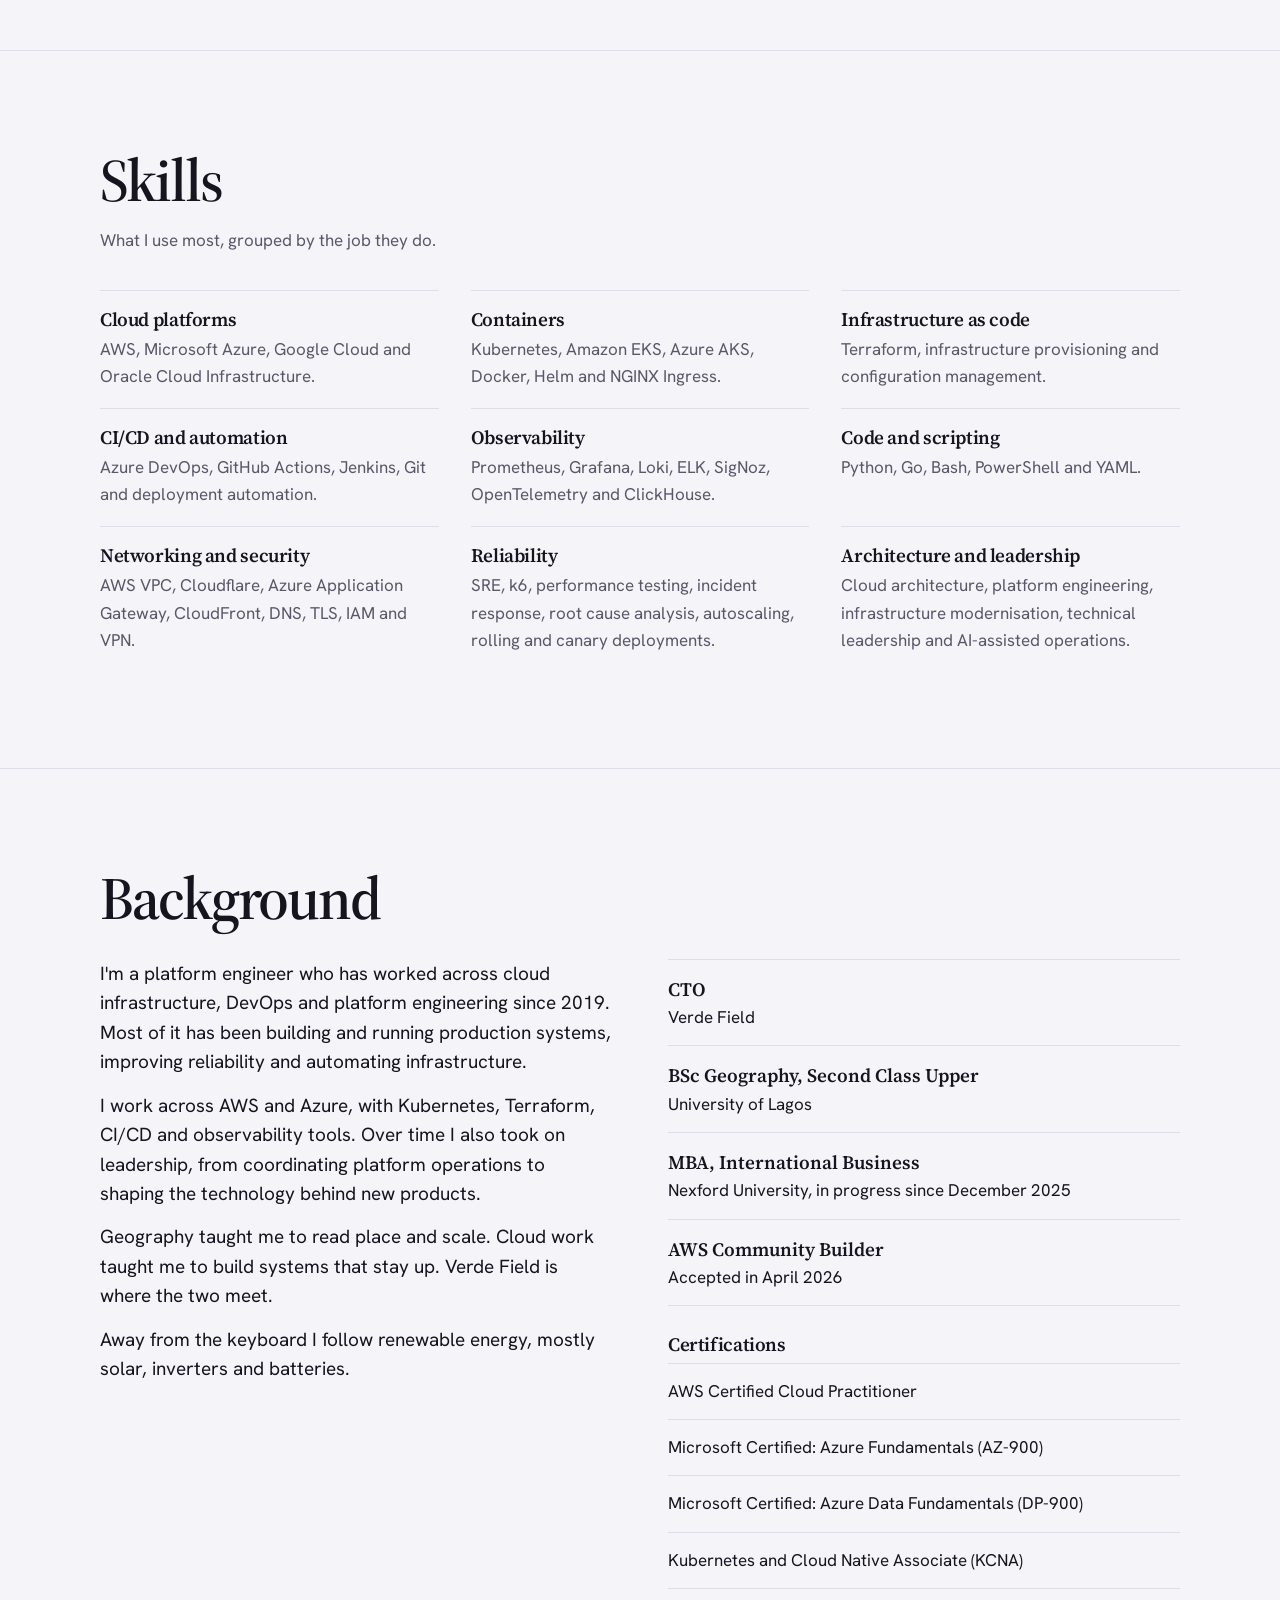
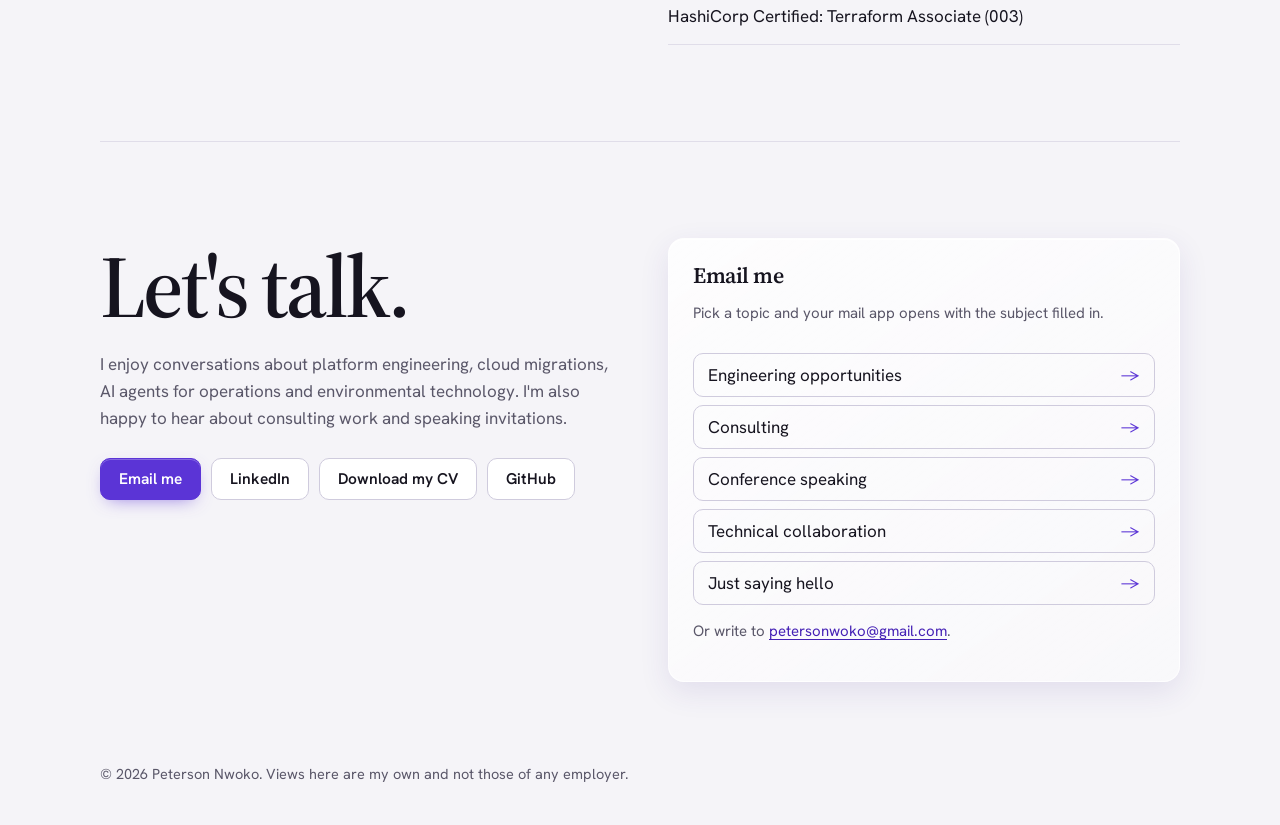
==== commit 5ee08612: "Mobile layout: bottom nav, gallery-only on phones, larger taps; glass panels without orbs Co-Authore" ====
--- a/index.html
+++ b/index.html
@@ -30,7 +30,7 @@
   <div class="wrap">
     <a class="brand" href="#top">Peterson Nwoko</a>
     <nav class="nav" aria-label="Sections"><span class="navpill" aria-hidden="true"></span>
-      <a href="#work">Work</a><a href="#speaking">Speaking</a><a href="#experience">Experience</a><a href="#stack">Skills</a><a href="#about">Background</a><a href="#contact">Contact</a>
+      <a href="#work">Work</a><a href="#experience"><span class="lg">Experience</span><span class="sh">Career</span></a><a href="#speaking"><span class="lg">Speaking</span><span class="sh">Talks</span></a><a href="#stack">Skills</a><a href="#about" class="hm">Background</a><a href="#contact">Contact</a>
     </nav>
     <button class="theme" id="theme" type="button" aria-label="Switch theme" aria-pressed="false"><svg viewBox="0 0 24 24" width="18" height="18" aria-hidden="true"><circle cx="12" cy="12" r="8" fill="none" stroke="currentColor" stroke-width="2"/><path d="M12 4a8 8 0 0 1 0 16z" fill="currentColor"/></svg></button>
   </div>
@@ -81,9 +81,9 @@
       <p class="stackline">Senior Platform Engineer | AWS and Azure | Kubernetes | Terraform | Observability | Automation</p>
       <div class="cta">
         <a class="btn solid" href="#work">Explore my work</a>
-        <a class="btn" href="#speaking">Speaking</a>
-        <a class="btn" href="https://www.linkedin.com/in/peterson-n-0291521b5" rel="noopener noreferrer" target="_blank">LinkedIn</a>
-        <a class="btn" href="https://github.com/1AMTEDDY" rel="noopener noreferrer" target="_blank">GitHub</a>
+        <a class="btn hm" href="#speaking">Speaking</a>
+        <a class="btn hm" href="https://www.linkedin.com/in/peterson-n-0291521b5" rel="noopener noreferrer" target="_blank">LinkedIn</a>
+        <a class="btn hm" href="https://github.com/1AMTEDDY" rel="noopener noreferrer" target="_blank">GitHub</a>
         <a class="btn" href="assets/Peterson-Nwoko-CV.pdf" download>Download CV</a>
         <a class="btn" href="#contact">Get in touch</a>
       </div>
--- a/styles.css
+++ b/styles.css
@@ -39,7 +39,7 @@
 .topo svg{width:100%;height:100%;display:block}
 .topo .c{fill:none;stroke:var(--accent);stroke-opacity:.22;stroke-width:1.5}
 .topo .c.major{stroke-opacity:.42;stroke-width:2.2}
-.glow{position:absolute;inset:-10% -10% auto auto;width:75%;height:100%;z-index:-1;pointer-events:none;background:radial-gradient(40% 50% at 65% 35%,rgba(91,52,214,.20),transparent 70%),radial-gradient(35% 45% at 90% 75%,rgba(205,140,255,.22),transparent 70%),radial-gradient(30% 40% at 45% 20%,rgba(255,178,128,.16),transparent 70%)}
+.glow{display:none;position:absolute;inset:-10% -10% auto auto;width:75%;height:100%;z-index:-1;pointer-events:none;background:radial-gradient(40% 50% at 65% 35%,rgba(91,52,214,.20),transparent 70%),radial-gradient(35% 45% at 90% 75%,rgba(205,140,255,.22),transparent 70%),radial-gradient(30% 40% at 45% 20%,rgba(255,178,128,.16),transparent 70%)}
 .hero::after{content:"";position:absolute;inset:0;z-index:-1;background:linear-gradient(90deg,var(--bg) 0%,rgba(var(--bg-rgb),.78) 40%,rgba(var(--bg-rgb),0) 72%)}
 .hgrid{display:grid;grid-template-columns:1.4fr .6fr;column-gap:56px;row-gap:36px;align-items:end}
 .hero h1{grid-column:1/-1;font-size:clamp(40px,7vw,88px);line-height:1;letter-spacing:-.04em;max-width:17ch}
@@ -192,8 +192,6 @@
 @media(prefers-color-scheme:dark){:root:not([data-theme="light"]):not([data-theme="dark"]){--bg:#14111F;--bg-rgb:20,17,31;--surface:#1E1933;--ink:#EEEBF7;--muted:#A9A3BE;--line:#2E2748;--lead:#D6D2E6;--btn-line:#443B68;--accent:#6D45EA;--accent-ink:#BBA6FF;--accent-hover:#5A33CF;--accent-soft:#2A2149;--card:rgba(34,28,58,.7);--deep:#1F1838;--deep-2:#2A2148;--deep-line:#3D3463}}
 :root[data-theme="dark"] .portrait img{border-color:var(--line)}
 
-/* soft orbs behind everything, plain gradients so slow phones stay fast */
-body::before{content:"";position:fixed;inset:0;z-index:-1;pointer-events:none;background:radial-gradient(38% 30% at 12% 20%,rgba(120,80,240,.10),transparent 70%),radial-gradient(34% 30% at 88% 55%,rgba(205,140,255,.12),transparent 70%),radial-gradient(40% 30% at 30% 95%,rgba(255,178,128,.08),transparent 70%)}
 
 /* theme button */
 .top .wrap{gap:12px}
@@ -265,3 +263,58 @@
 .tp ul.topics{margin:0;padding-left:20px}
 .tp ul.topics li{margin-bottom:6px}
 .tp .box{border:1px solid var(--line);background:var(--card);border-radius:var(--r);padding:20px}
+
+/* phone layout: floating bottom nav, larger taps, calmer hero (same idea as the apps) */
+.nav .sh{display:none}
+.brand{display:inline-flex;align-items:center;min-height:44px}
+.links a{display:inline-flex;align-items:center;min-height:40px}
+.vbtn{min-height:40px}
+@media(max-width:720px){
+  .top .wrap{height:52px}
+  .top{backdrop-filter:none;-webkit-backdrop-filter:none;background:rgba(var(--bg-rgb),.96)}
+  .nav{position:fixed;left:50%;bottom:calc(12px + env(safe-area-inset-bottom,0px));transform:translateX(-50%);z-index:30;overflow:visible;gap:0;padding:5px;border-radius:999px;background:rgba(var(--bg-rgb),.96);border:1px solid var(--line);box-shadow:0 8px 28px rgba(22,20,31,.18)}
+  :root[data-theme="dark"] .nav{box-shadow:0 8px 28px rgba(0,0,0,.5)}
+  .nav .navpill{display:none}
+  .nav .lg,.nav a.hm{display:none}
+  .nav .sh{display:inline}
+  .nav a{min-height:44px;min-width:56px;justify-content:center;padding:0 12px;border-radius:999px;font-size:13.5px;font-weight:600;transition:background var(--mo-fast) var(--mo-ease),color var(--mo-fast) var(--mo-ease)}
+  .nav a[aria-current="true"]{background:var(--accent);color:#fff}
+  body{padding-bottom:84px}
+  .hero{padding:36px 0 40px}
+  .hero h1{font-size:clamp(36px,11vw,52px)}
+  .stackline{font-size:14px}
+  .hero .cta{display:grid;grid-template-columns:1fr 1fr;gap:10px}
+  .hero .cta .btn{justify-content:center;min-height:48px}
+  .hero .cta .btn.solid{grid-column:1/-1}
+  .hero .cta .hm{display:none}
+  .contact .cta{display:grid;grid-template-columns:1fr 1fr;gap:10px}
+  .contact .cta .btn{justify-content:center;min-height:48px}
+  .contact .cta .btn.solid{grid-column:1/-1}
+  .vbtn{min-height:40px;padding:0 16px}
+  .topics a{min-height:48px}
+  footer{padding-bottom:24px}
+}
+@media(max-width:360px){
+  .nav{max-width:calc(100vw - 16px)}
+  .nav a{min-width:0;flex:1 1 auto;padding:0 8px;font-size:12.5px}
+}
+
+/* phone: no table view, gallery only */
+@media(max-width:720px){#views{display:none!important}}
+
+/* glass: frosted panels over soft orbs. Translucent everywhere, blur on wide screens only */
+:root{--glass:linear-gradient(145deg,rgba(255,255,255,.78),rgba(255,255,255,.42));--glass-line:rgba(255,255,255,.7);--glass-shadow:0 10px 30px rgba(60,40,140,.10),0 1px 0 rgba(255,255,255,.8) inset}
+:root[data-theme="dark"]{--glass:linear-gradient(145deg,rgba(255,255,255,.09),rgba(255,255,255,.03));--glass-line:rgba(255,255,255,.14);--glass-shadow:0 10px 30px rgba(0,0,0,.35),0 1px 0 rgba(255,255,255,.10) inset}
+@media(prefers-color-scheme:dark){:root:not([data-theme="light"]):not([data-theme="dark"]){--glass:linear-gradient(145deg,rgba(255,255,255,.09),rgba(255,255,255,.03));--glass-line:rgba(255,255,255,.14);--glass-shadow:0 10px 30px rgba(0,0,0,.35),0 1px 0 rgba(255,255,255,.10) inset}}
+.aws,.spk,.mailcard,.tp .box,.facts li{background:var(--glass);border:1px solid var(--glass-line);box-shadow:var(--glass-shadow)}
+.deep{background:linear-gradient(180deg,var(--deep),var(--deep-2))}
+.card{background:linear-gradient(145deg,rgba(255,255,255,.10),rgba(255,255,255,.03));border:1px solid rgba(255,255,255,.16);box-shadow:0 12px 32px rgba(8,4,30,.35),0 1px 0 rgba(255,255,255,.14) inset}
+.top{background:rgba(var(--bg-rgb),.72);box-shadow:0 1px 0 rgba(255,255,255,.5) inset}
+@media(min-width:900px){
+  .card{backdrop-filter:blur(16px) saturate(1.2);-webkit-backdrop-filter:blur(16px) saturate(1.2)}
+  .facts li{backdrop-filter:blur(12px);-webkit-backdrop-filter:blur(12px)}
+}
+@media(max-width:720px){
+  .nav{background:rgba(var(--bg-rgb),.84);border-color:var(--glass-line)}
+  .top{background:rgba(var(--bg-rgb),.9)}
+}
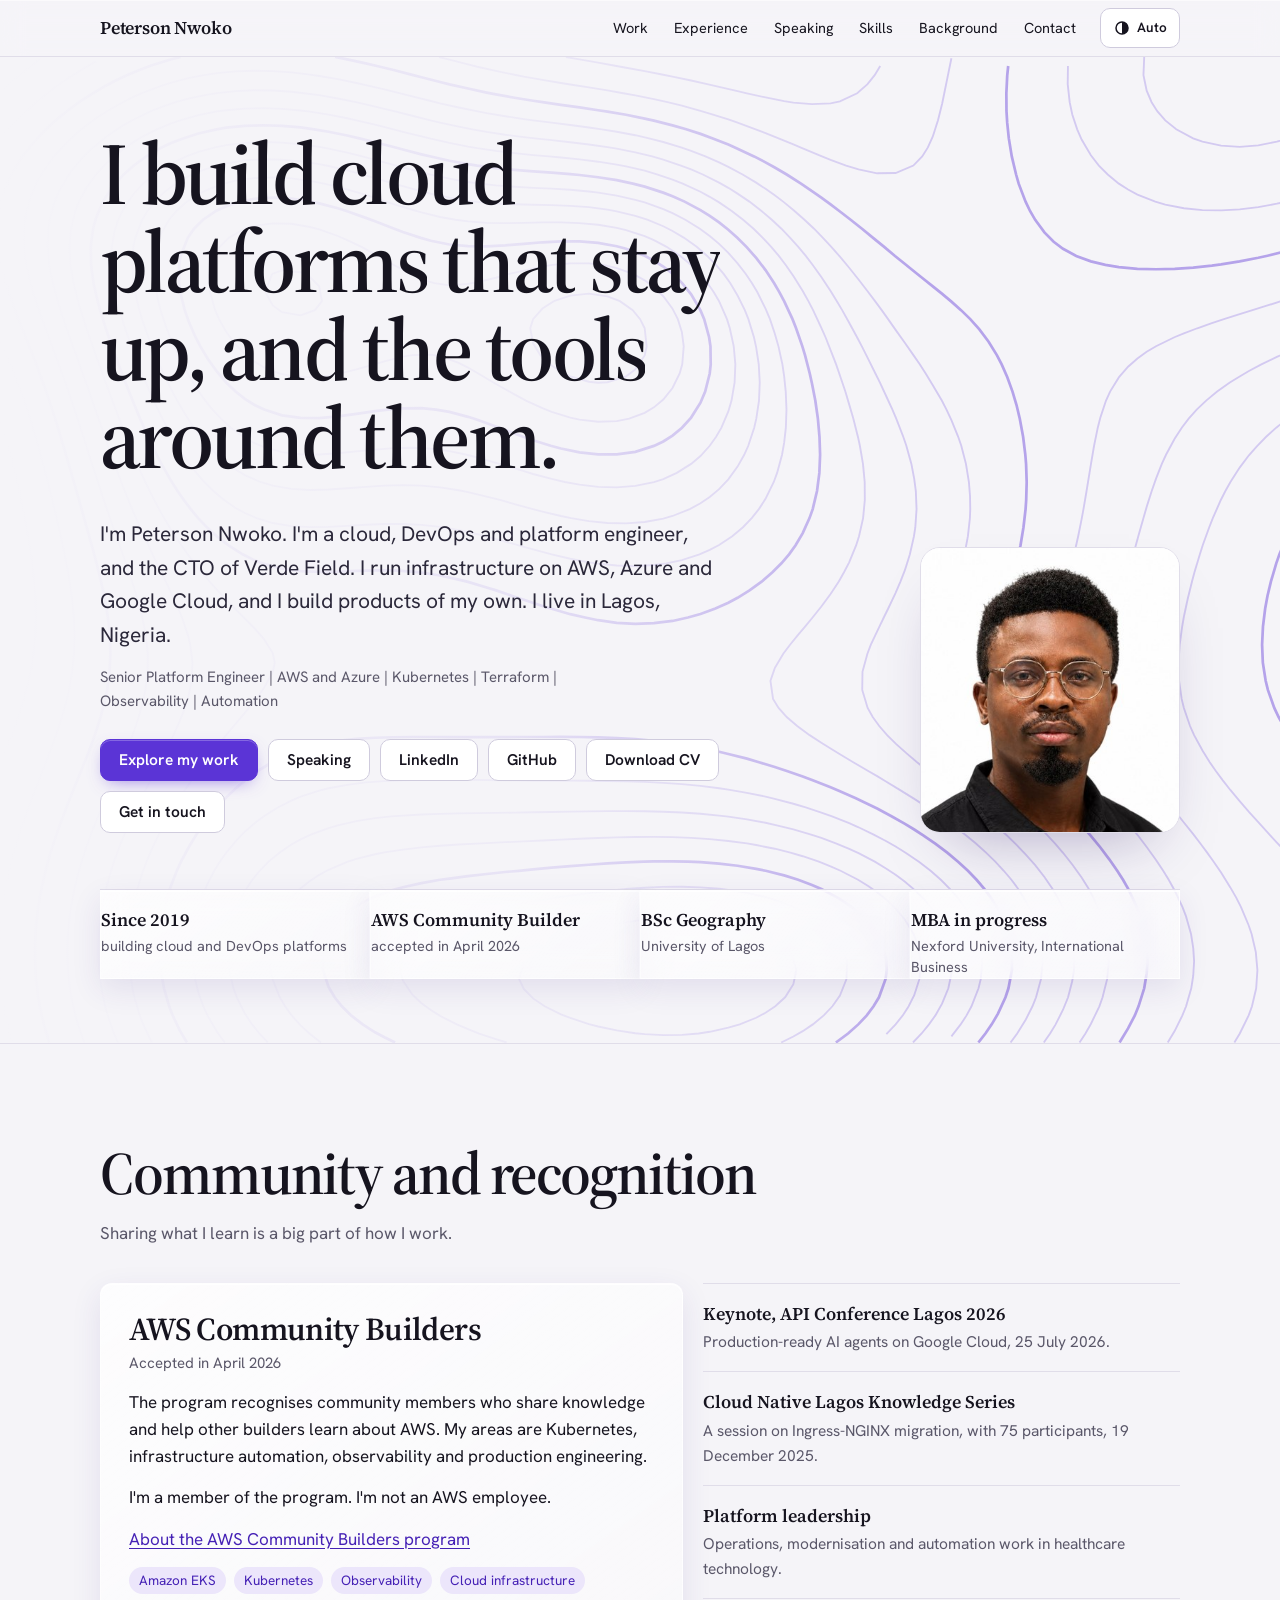
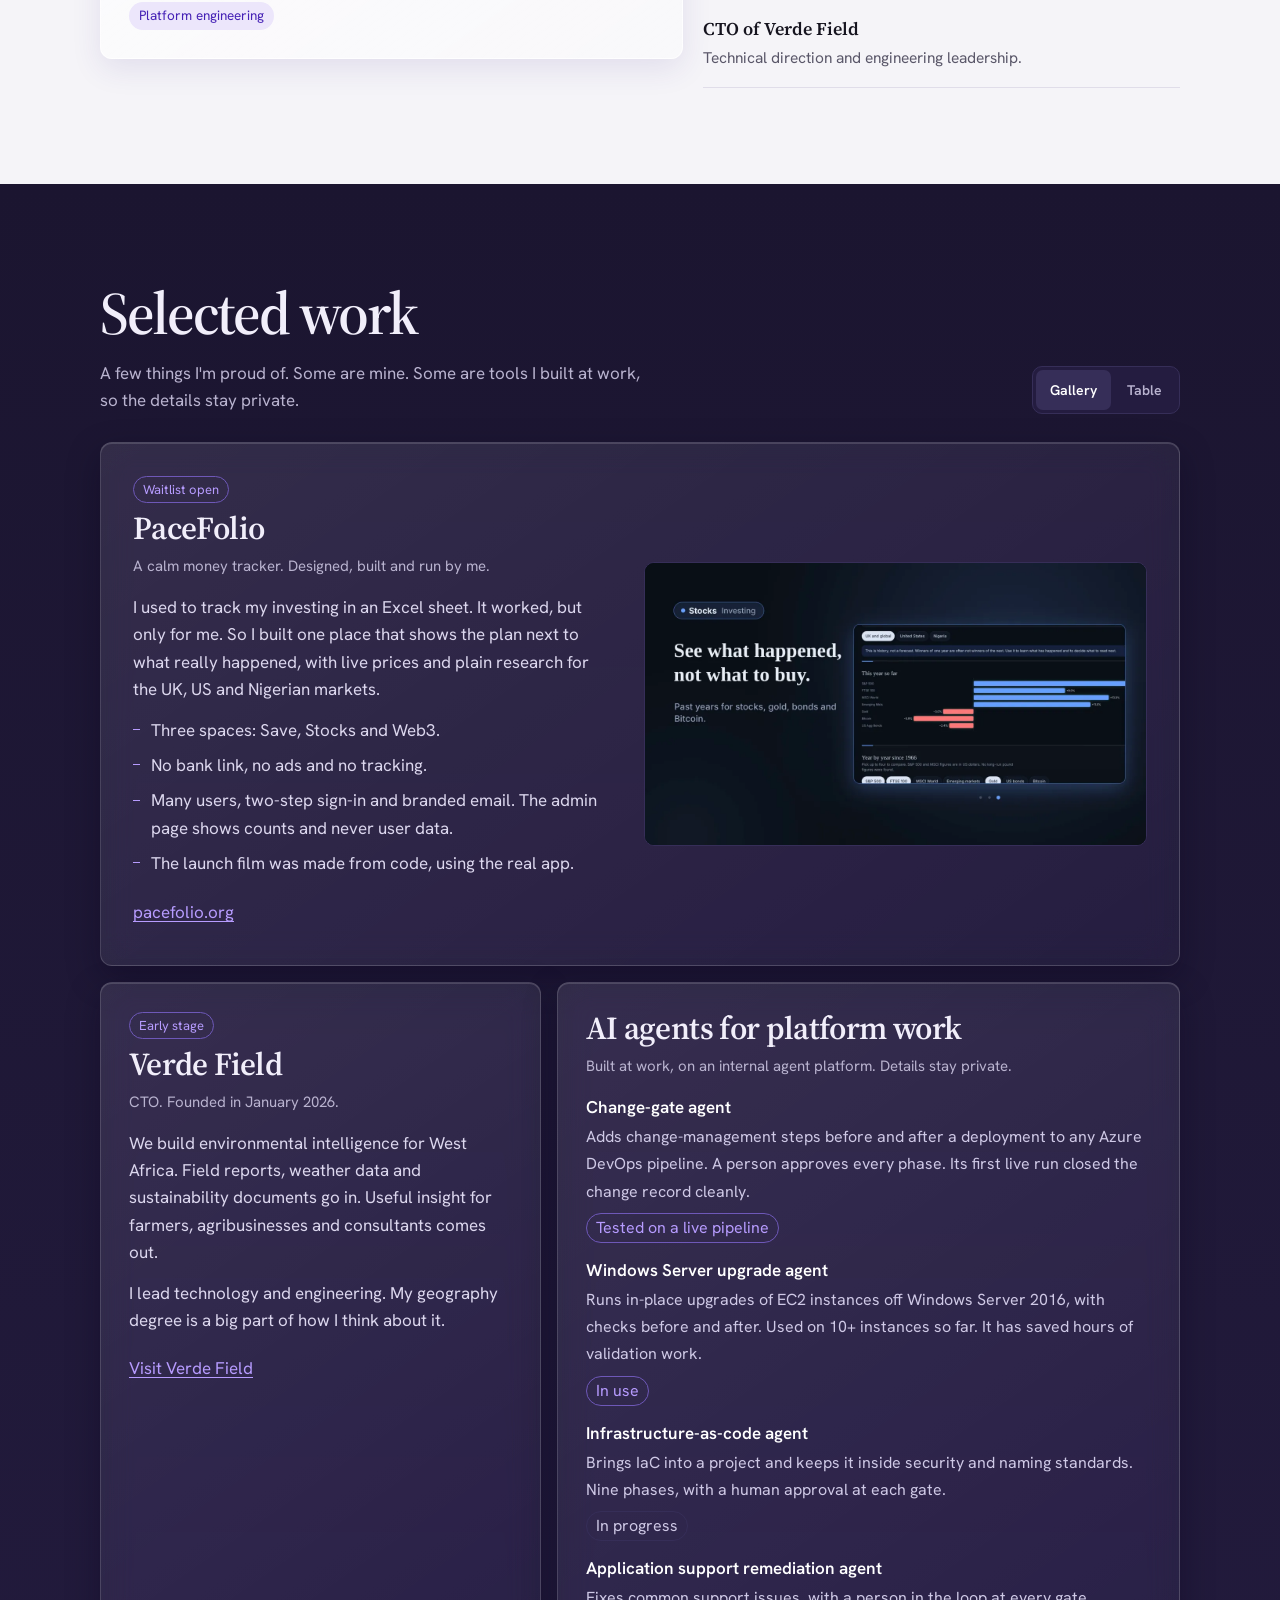
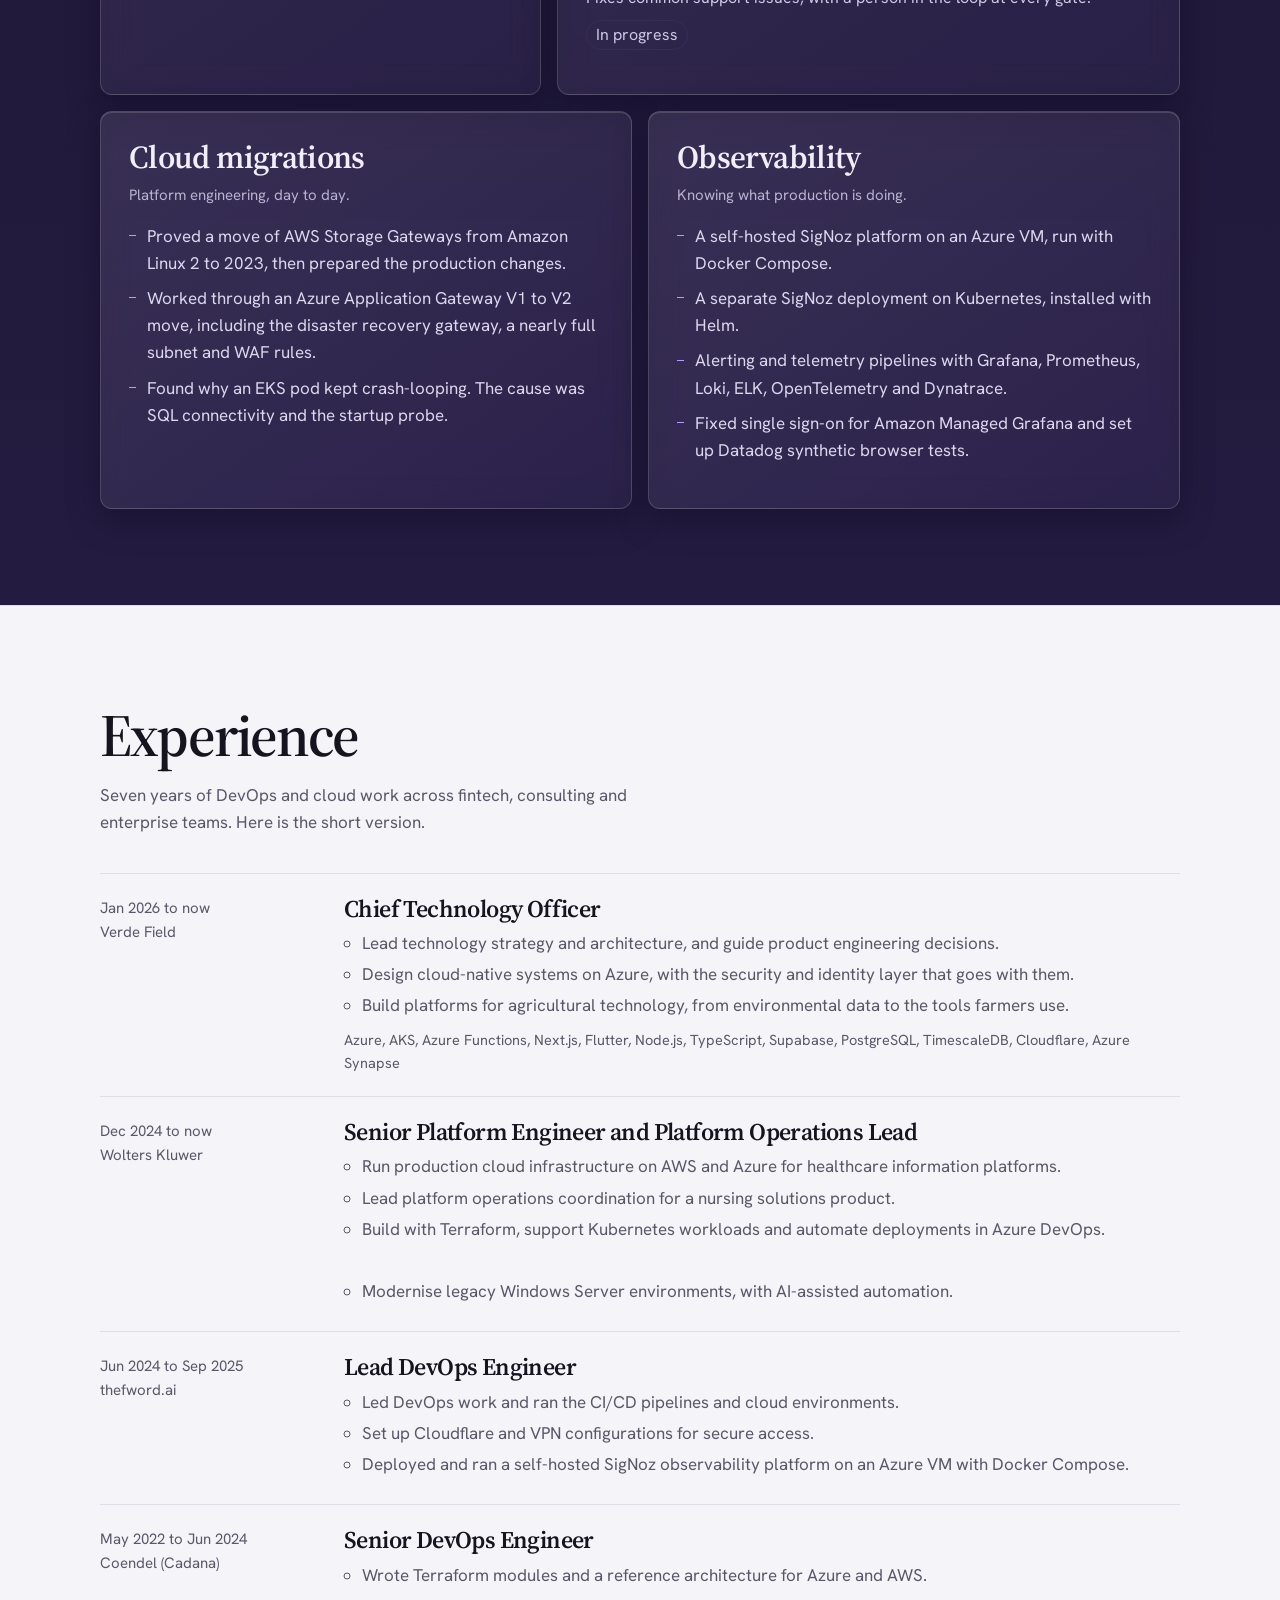
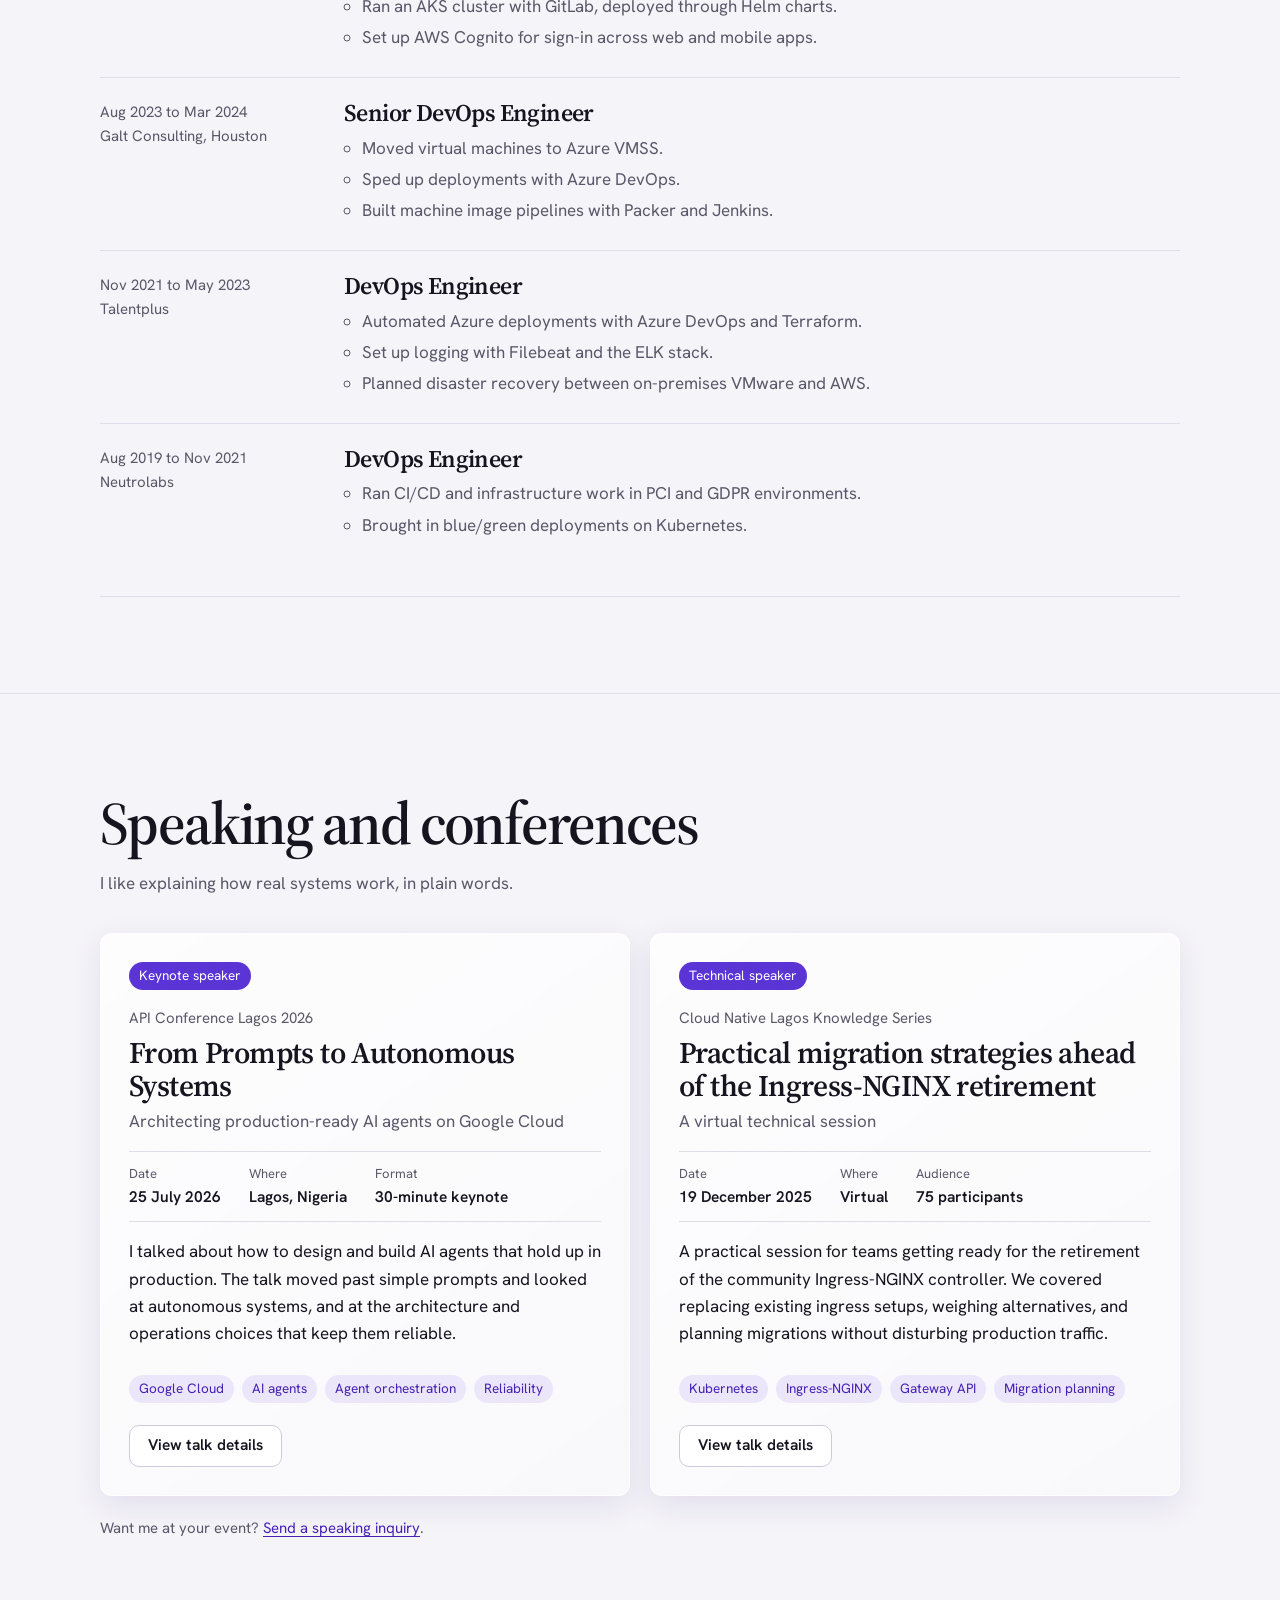
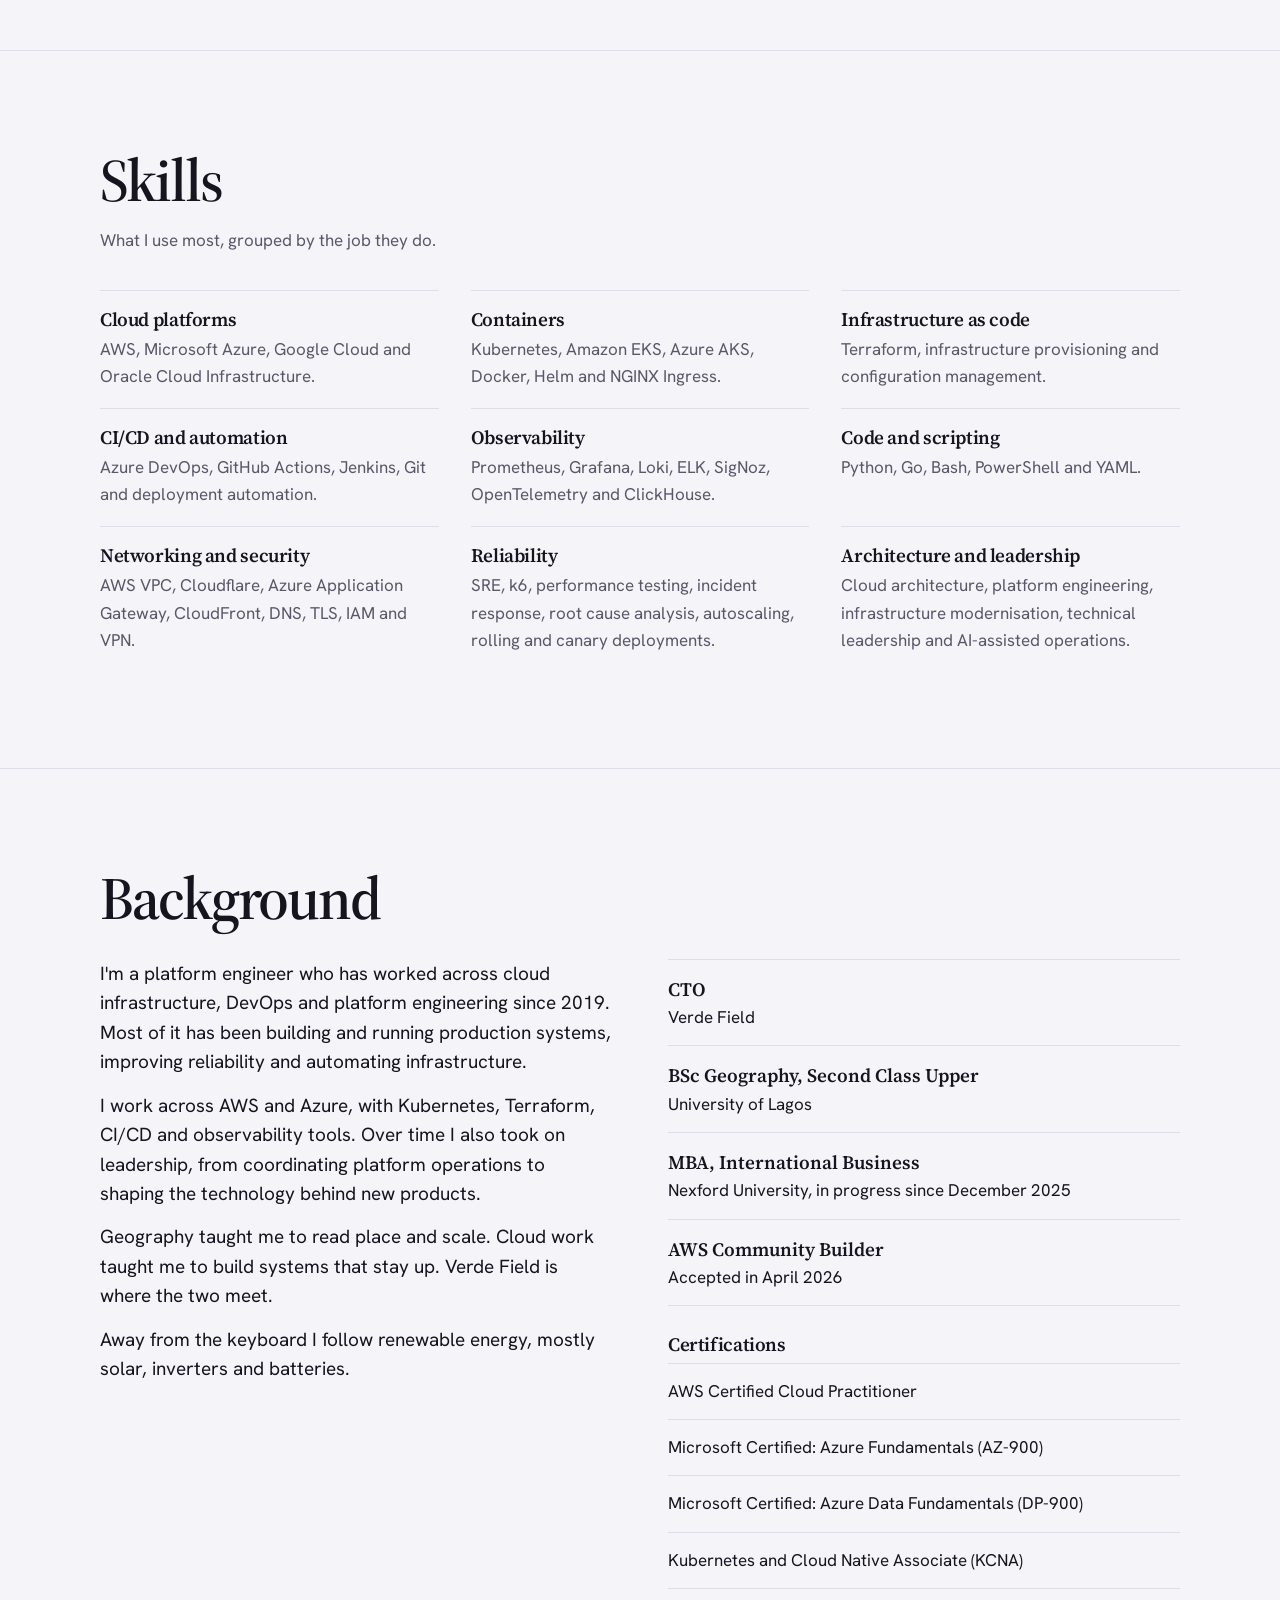
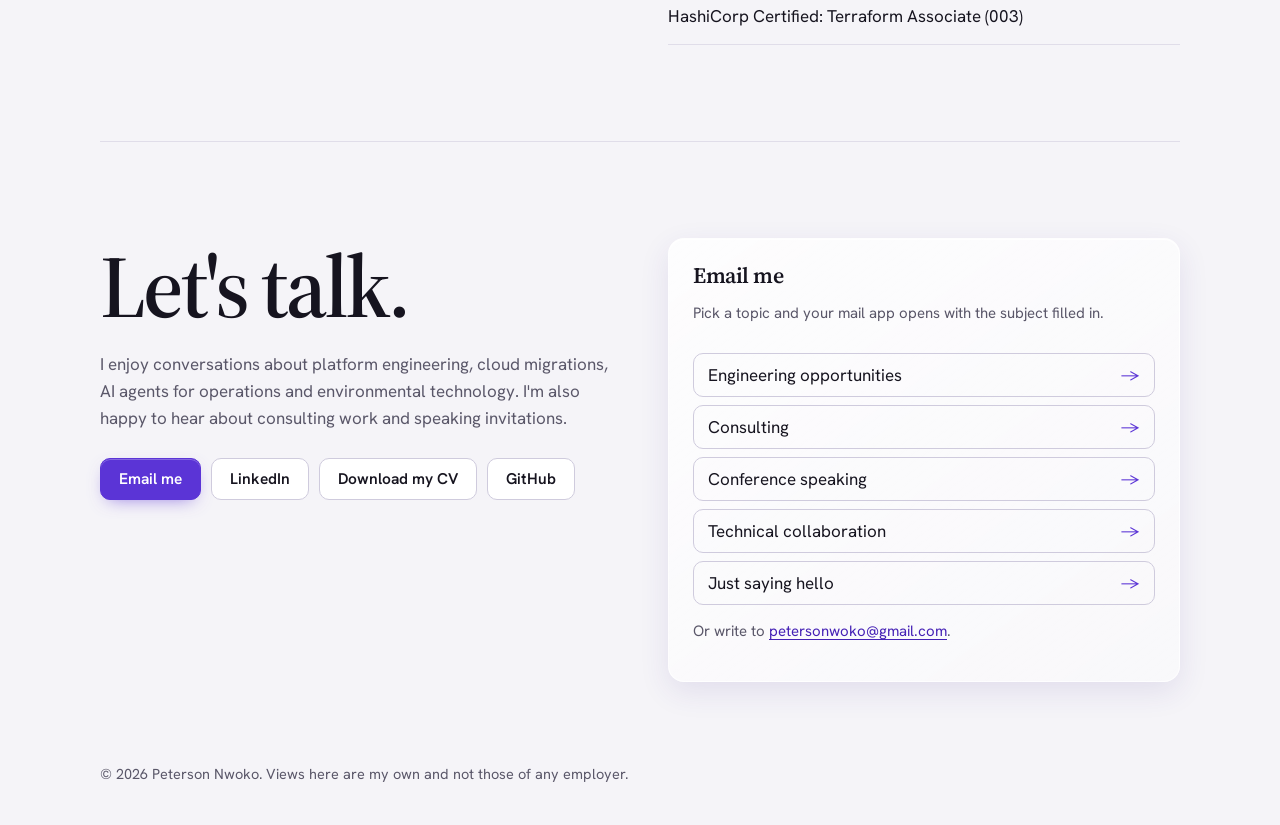
==== commit a9d25d52: "Verde Field link goes to vfholdings.org Co-Authored-By: Claude Sonnet 5.5 <noreply@anthropic.com> Cl" ====
--- a/index.html
+++ b/index.html
@@ -160,7 +160,7 @@
         <p class="kind">CTO. Founded in January 2026.</p>
         <p>We build environmental intelligence for West Africa. Field reports, weather data and sustainability documents go in. Useful insight for farmers, agribusinesses and consultants comes out.</p>
         <p>I lead technology and engineering. My geography degree is a big part of how I think about it.</p>
-        <div class="links"><a href="https://labs.vfholdings.org" rel="noopener noreferrer" target="_blank">Visit Verde Field</a></div>
+        <div class="links"><a href="https://vfholdings.org" rel="noopener noreferrer" target="_blank">Visit Verde Field</a></div>
       </article>
 
       <article class="card f3">
